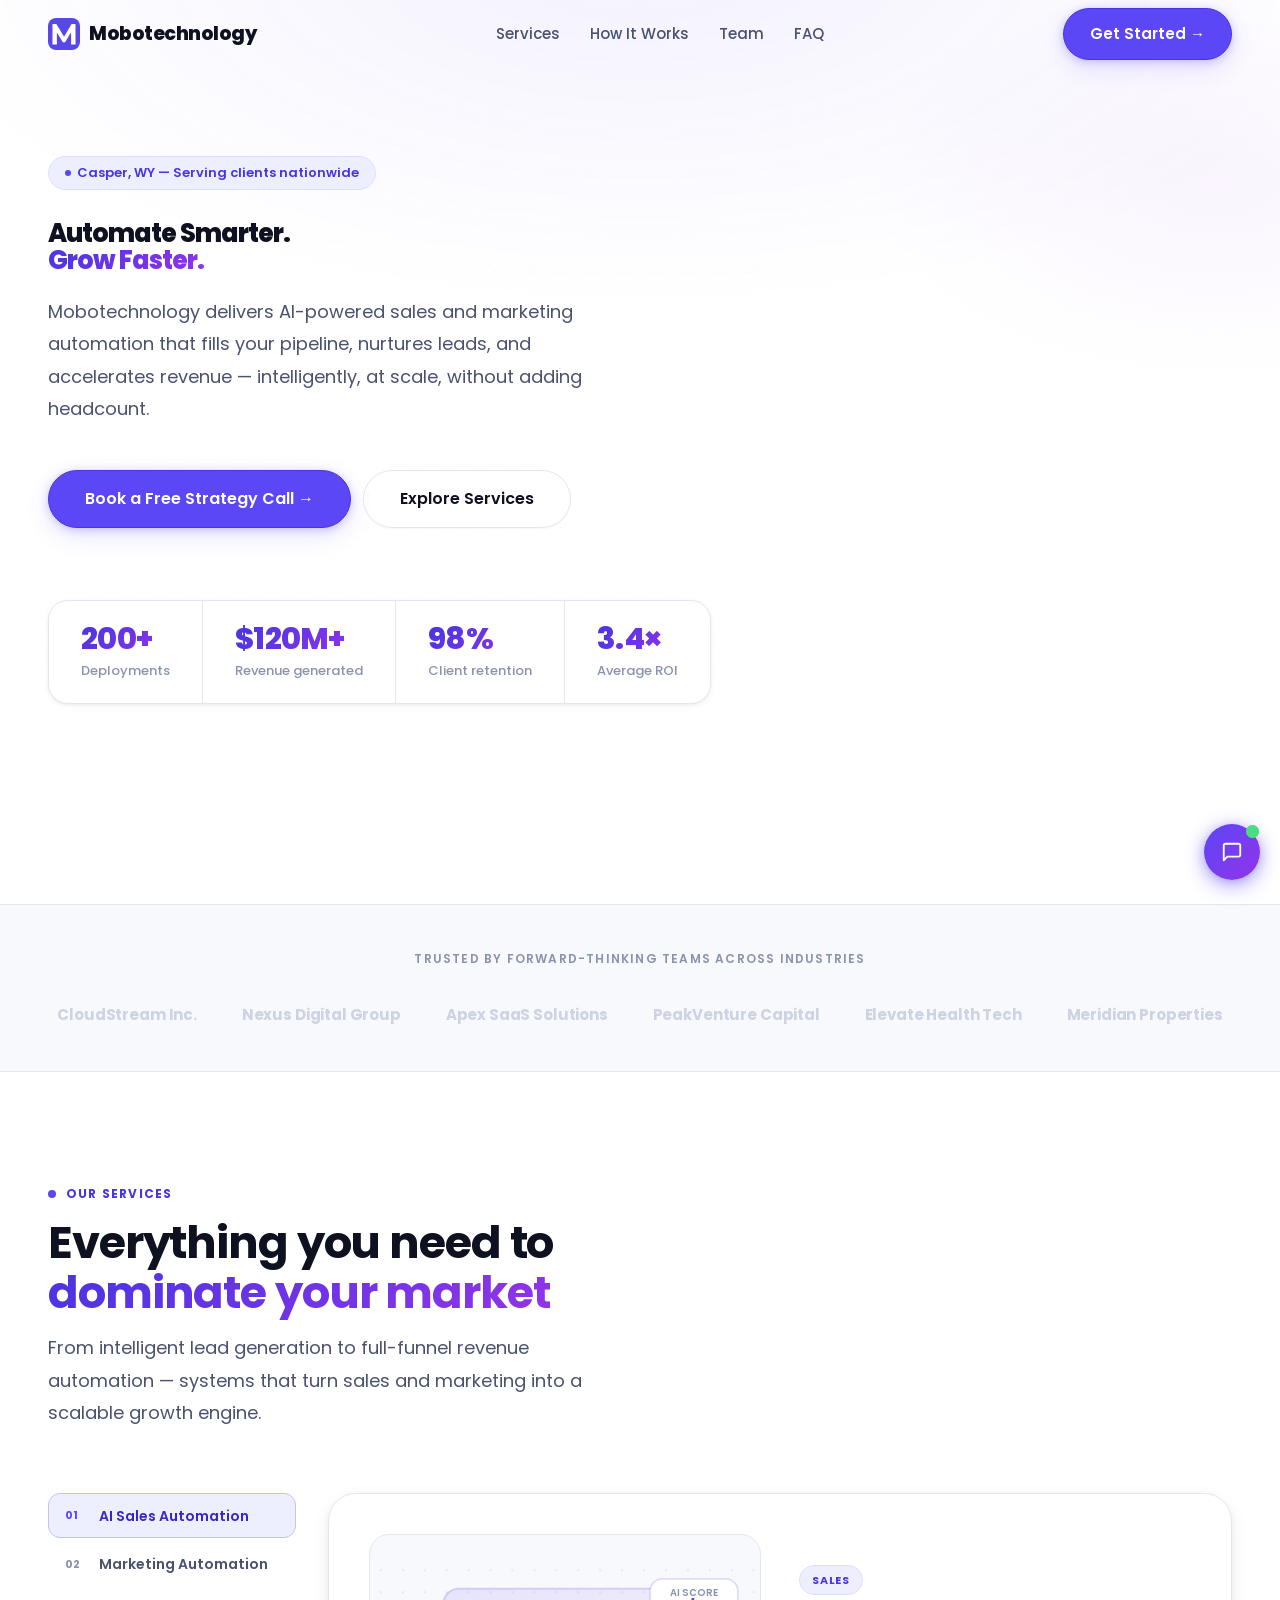
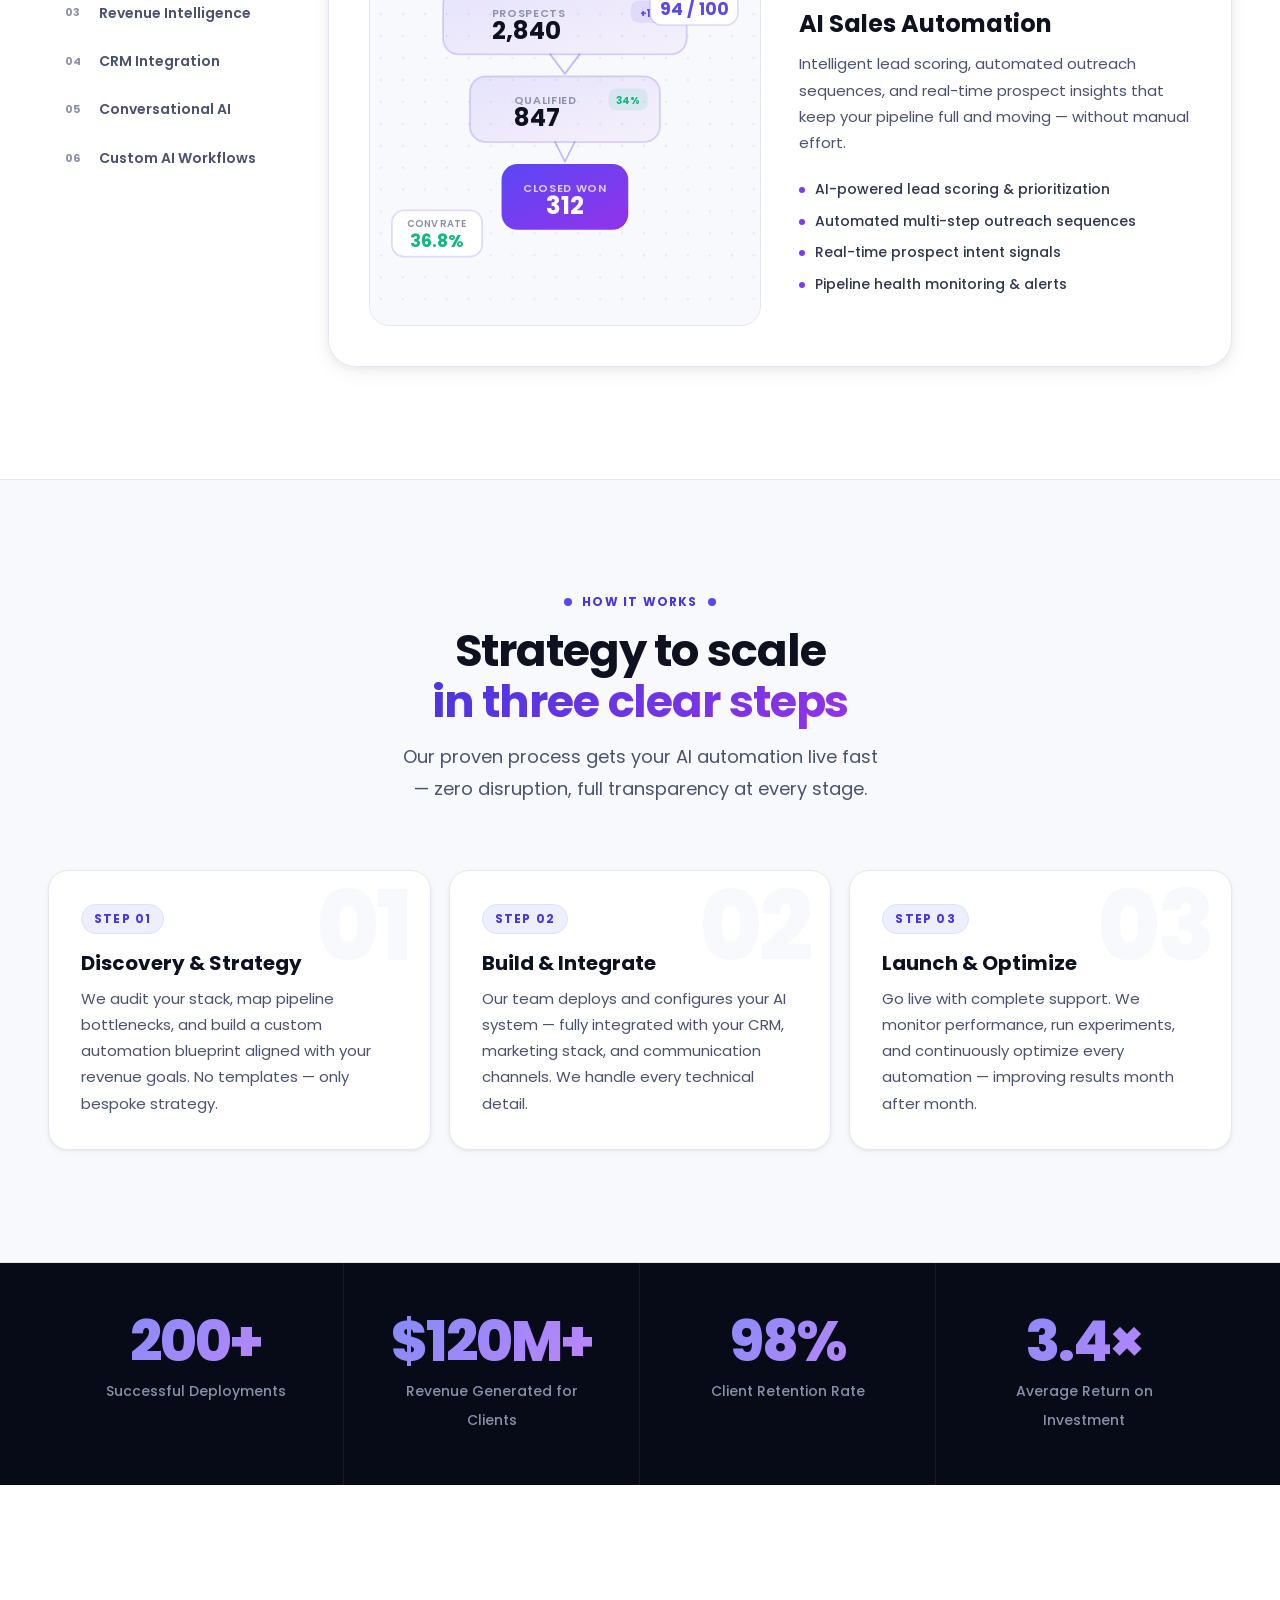
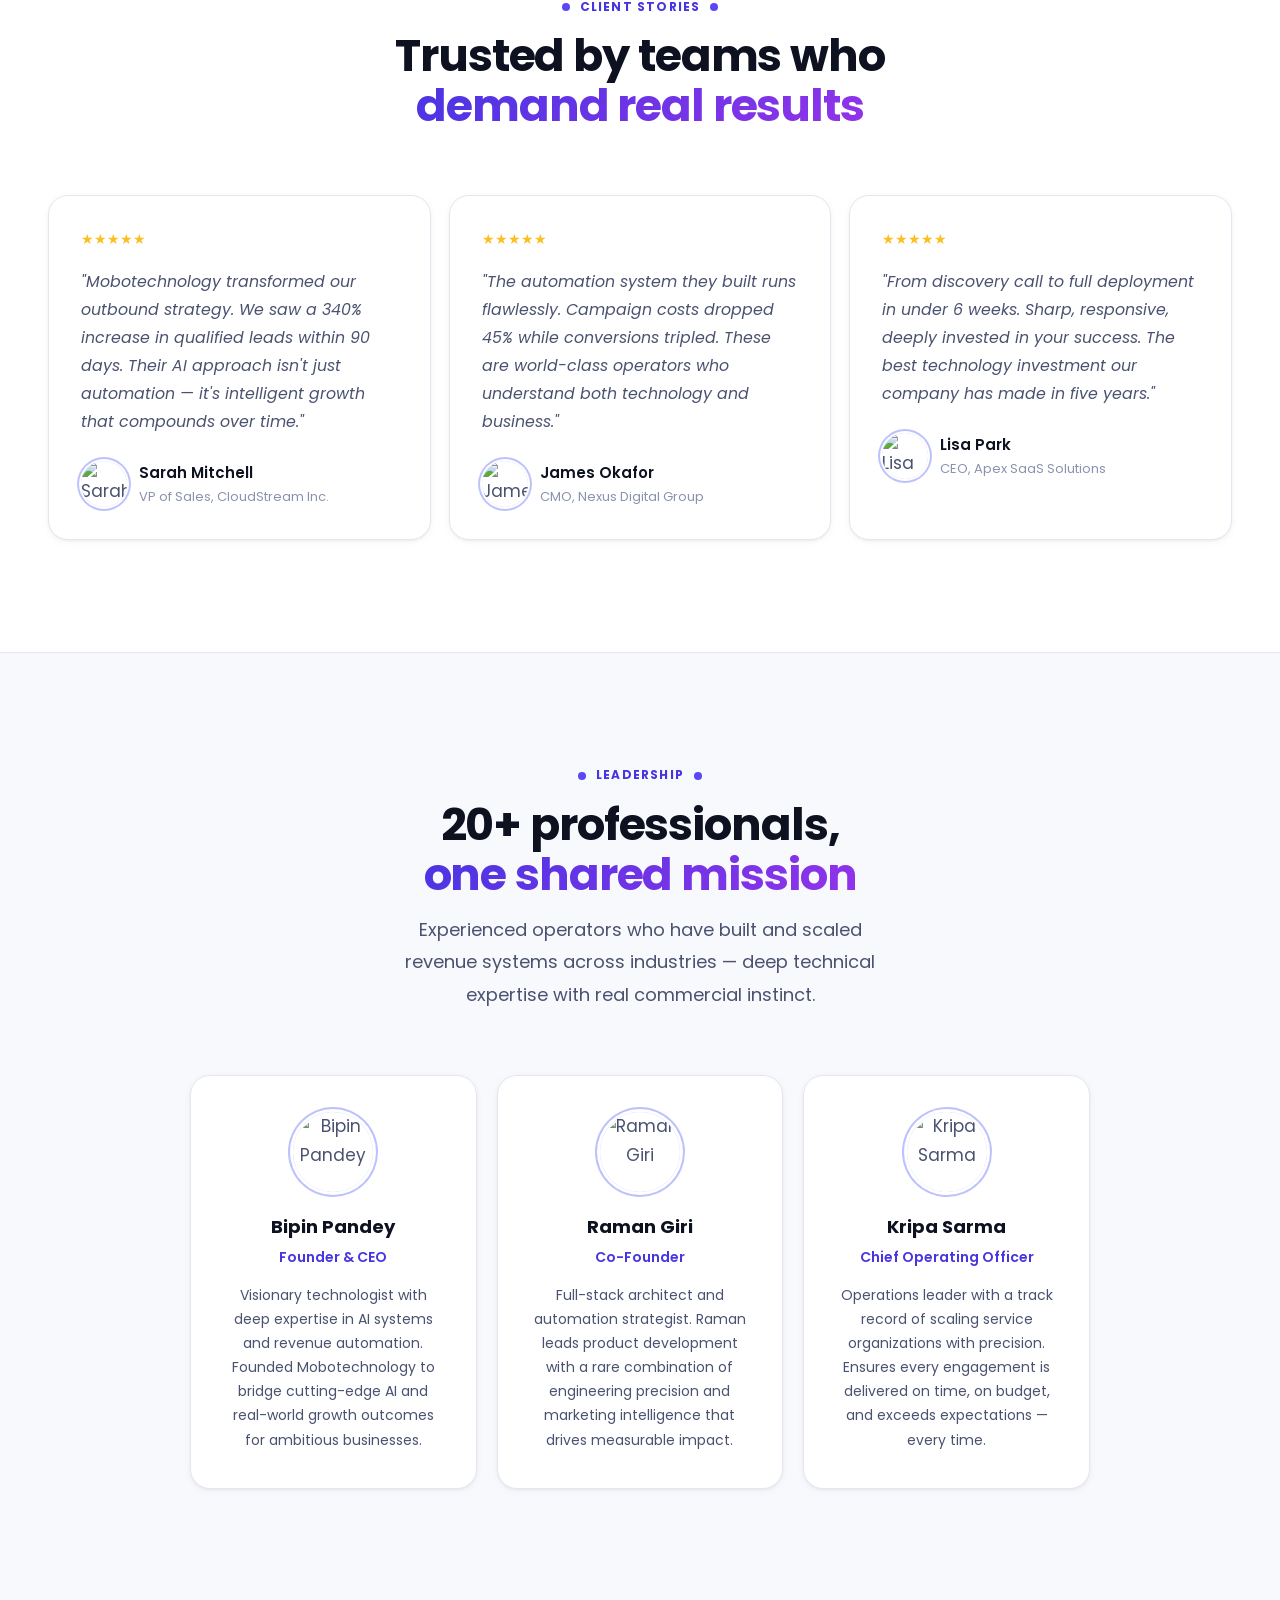
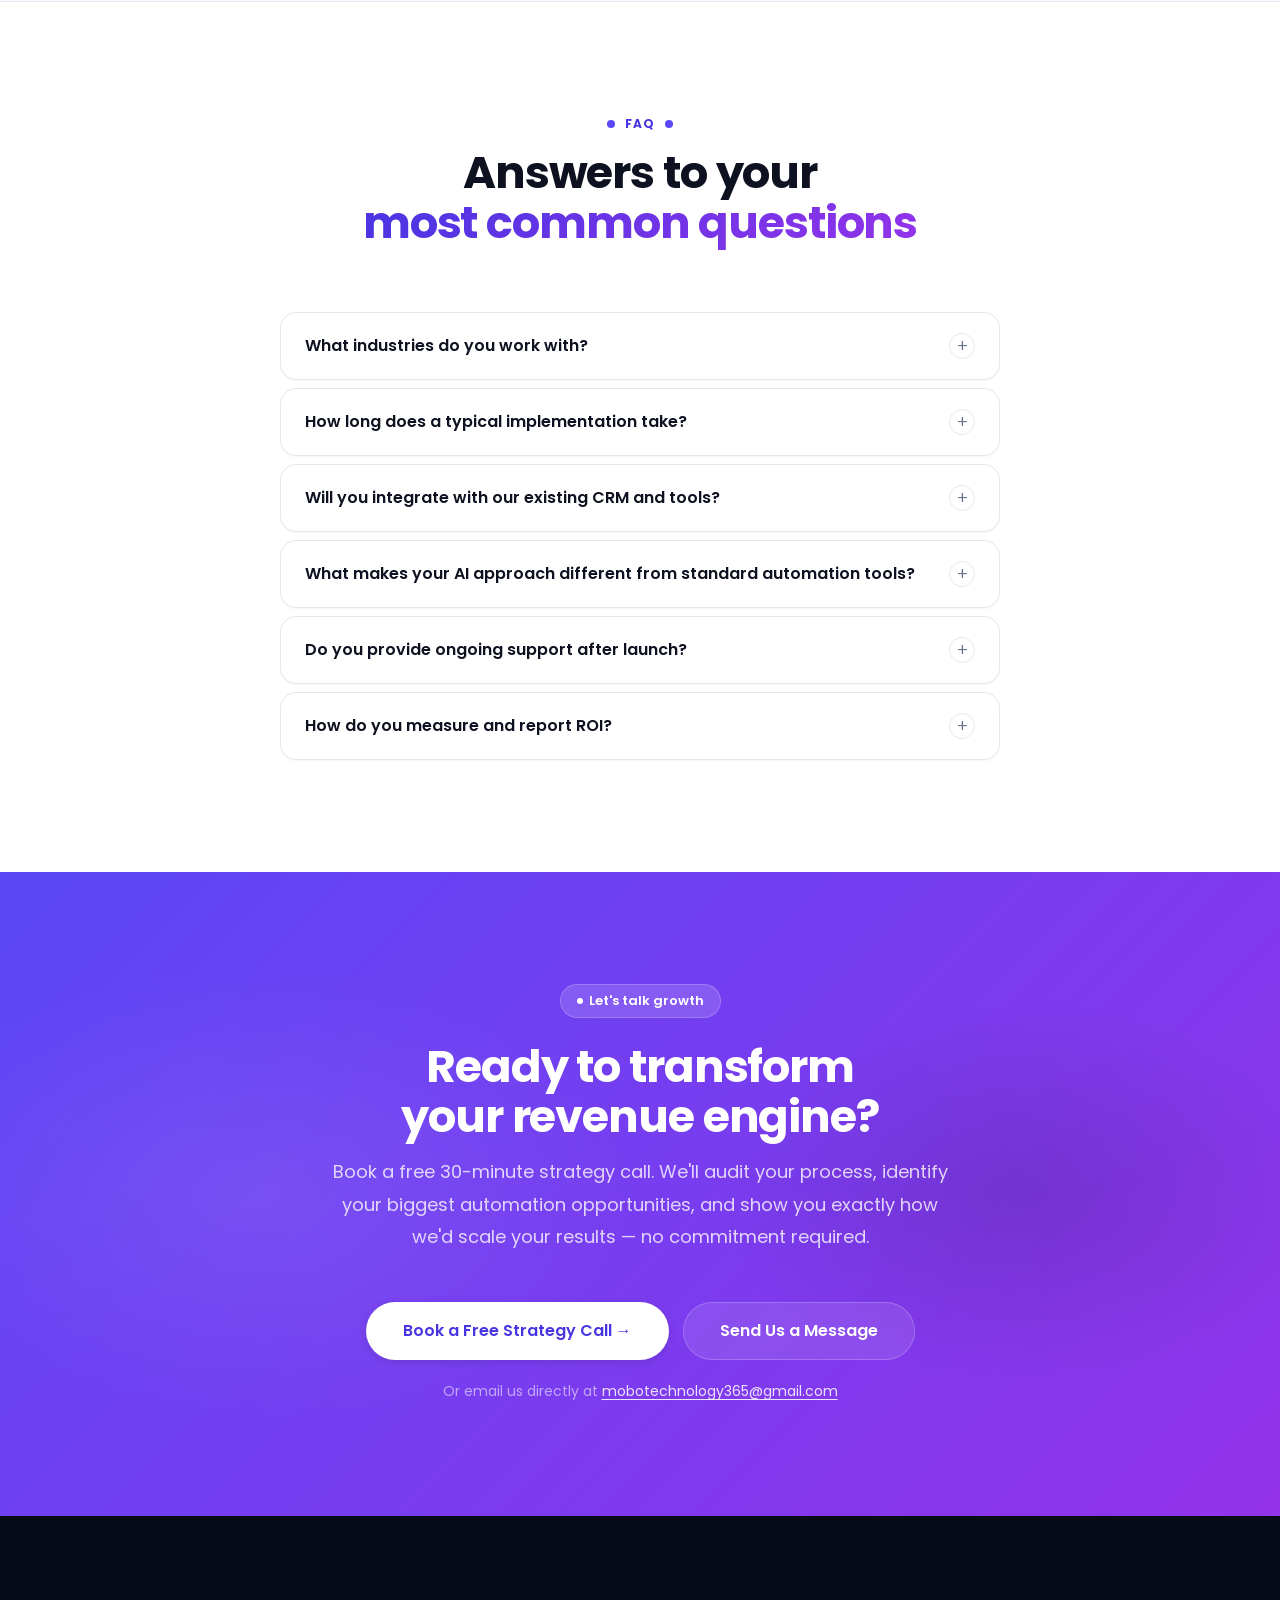
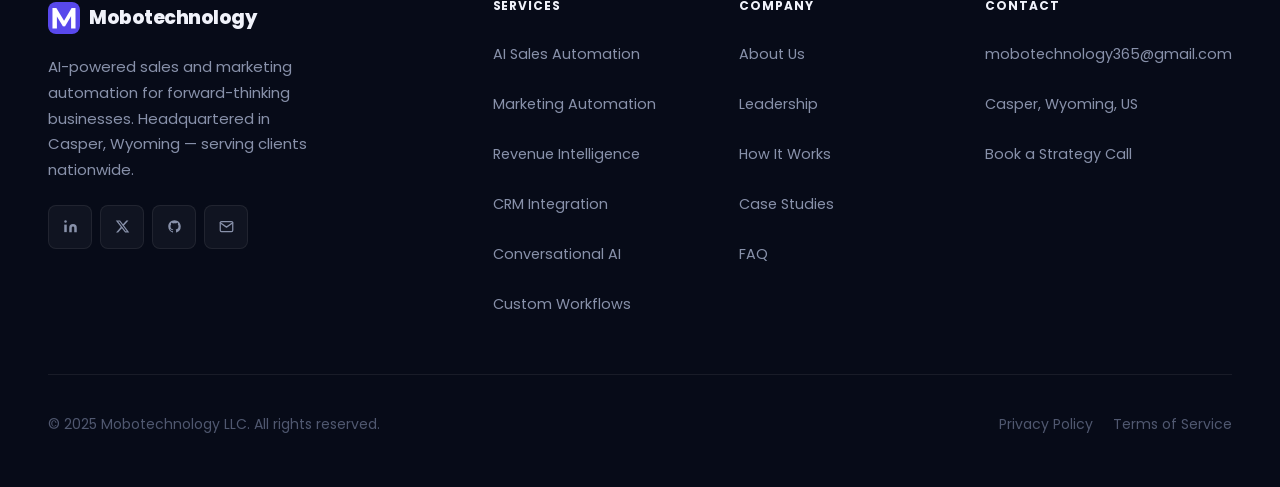
==== index.html @ 9e59f3fd "Rebuild website with premium light theme, tabbed services, and contact widget - Full redesign: light" ====
<!DOCTYPE html>
<html lang="en">
<head>
<meta charset="UTF-8">
<meta http-equiv="X-UA-Compatible" content="IE=edge">
<meta name="viewport" content="width=device-width, initial-scale=1.0, viewport-fit=cover">
<title>Mobotechnology LLC — AI Sales & Marketing Automation</title>
<meta name="description" content="Mobotechnology LLC delivers AI-powered sales and marketing automation. Based in Casper, WY. 200+ deployments, $120M+ revenue generated for clients.">
<meta name="robots" content="index, follow">
<meta name="author" content="Mobotechnology LLC">
<meta property="og:title" content="Mobotechnology LLC — AI Sales & Marketing Automation">
<meta property="og:description" content="AI-powered automation that turns pipelines into revenue — intelligently, at scale.">
<meta property="og:type" content="website">
<meta property="og:url" content="https://mobotechnology.com">
<meta name="twitter:card" content="summary_large_image">
<meta name="theme-color" content="#5B47F5">
<meta name="apple-mobile-web-app-capable" content="yes">
<meta name="apple-mobile-web-app-status-bar-style" content="default">
<link rel="apple-touch-icon" sizes="180x180" href="./apple-touch-icon.png">
<link rel="icon" type="image/png" sizes="32x32" href="./favicon-32x32.png">
<link rel="icon" type="image/png" sizes="16x16" href="./favicon-16x16.png">
<link rel="manifest" href="./site.webmanifest">
<link rel="preconnect" href="https://fonts.googleapis.com">
<link rel="preconnect" href="https://fonts.gstatic.com" crossorigin>
<link href="https://fonts.googleapis.com/css2?family=Poppins:wght@300;400;500;600;700;800&display=swap" rel="stylesheet">
<style>
/* ─────────────────────────────────────────────────────
   DESIGN TOKENS
───────────────────────────────────────────────────── */
:root {
  /* Brand */
  --b50:  #EEEFFE;
  --b100: #DDE0FD;
  --b200: #BEC2FB;
  --b400: #8B8FF8;
  --b500: #5B47F5;
  --b600: #4835E2;
  --b700: #3727C8;

  /* Gradients */
  --g-brand: linear-gradient(135deg, #5B47F5 0%, #9333EA 100%);
  --g-text:  linear-gradient(135deg, #4835E2 0%, #9333EA 100%);
  --g-hero:  radial-gradient(ellipse 90% 60% at 50% -5%, rgba(91,71,245,.07) 0%, transparent 65%),
             radial-gradient(ellipse 50% 40% at 95% 20%, rgba(147,51,234,.05) 0%, transparent 55%);

  /* Surfaces */
  --white:   #FFFFFF;
  --soft:    #F8F9FD;
  --muted:   #F1F4FB;

  /* Neutral */
  --n200: #E4E7F0;
  --n300: #CDD3E1;
  --n400: #9AA2B8;
  --n500: #677090;
  --n600: #475170;
  --n700: #2E3650;
  --n800: #1A2138;
  --n900: #0D1120;

  /* Text */
  --th: #0D1120;   /* headings  */
  --tb: #4A5270;   /* body      */
  --tm: #8A93AD;   /* muted     */

  /* Dark section */
  --dk:   #070B18;
  --dk2:  #0E1225;
  --dkb:  rgba(255,255,255,.07);
  --dkt1: #F0F2FA;
  --dkt2: #8891AA;
  --dkt3: #505870;

  /* Shadows */
  --sh0: 0 1px 2px rgba(13,17,32,.04);
  --sh1: 0 1px 3px rgba(13,17,32,.06), 0 2px 8px rgba(13,17,32,.04);
  --sh2: 0 2px 8px rgba(13,17,32,.06), 0 6px 20px rgba(13,17,32,.06);
  --sh3: 0 4px 14px rgba(13,17,32,.07), 0 12px 36px rgba(13,17,32,.07);
  --sh-b: 0 2px 8px rgba(91,71,245,.28), 0 8px 24px rgba(91,71,245,.14);

  /* Typography */
  --fd: 'Poppins', sans-serif;
  --fb: 'Poppins', sans-serif;

  /* Radii */
  --r-sm:  8px;
  --r-md:  12px;
  --r-lg:  16px;
  --r-xl:  20px;
  --r-2xl: 28px;
  --r-3xl: 40px;
  --r-pill:9999px;

  /* Motion */
  --ease: cubic-bezier(0,0,0.2,1);
  --spring: cubic-bezier(0.34,1.56,0.64,1);

  /* Layout */
  --nav-h: 68px;
  --wrap:  1280px;
  --pad:   clamp(1rem,5vw,3rem);
  --sec:   clamp(4rem,9vw,7rem);
  --touch: 44px;
}

/* ─────────────────────────────────────────────────────
   RESET
───────────────────────────────────────────────────── */
*,*::before,*::after { box-sizing:border-box; margin:0; padding:0; }
html {
  color-scheme: light;
  -webkit-text-size-adjust:100%;
  text-size-adjust:100%;
  scrollbar-width:thin;
  scrollbar-color:var(--n300) transparent;
}
@media(prefers-reduced-motion:no-preference){ html{ scroll-behavior:smooth; } }
body {
  font-family:var(--fb);
  font-size:clamp(.9375rem,.9rem + .25vw,1.0625rem);
  background:var(--white);
  color:var(--tb);
  line-height:1.68;
  -webkit-font-smoothing:antialiased;
  -moz-osx-font-smoothing:grayscale;
  overflow-x:hidden;
  font-feature-settings:'kern'1,'liga'1,'calt'1;
  padding-top:env(safe-area-inset-top);
  padding-left:env(safe-area-inset-left);
  padding-right:env(safe-area-inset-right);
}
img{display:block;max-width:100%;height:auto;}
a{color:inherit;text-decoration:none;}
button{font:inherit;cursor:pointer;border:none;background:none;color:inherit;-webkit-appearance:none;-webkit-tap-highlight-color:transparent;touch-action:manipulation;}
ul{list-style:none;}
input,textarea,select{font-size:max(16px,1rem);}
p,h1,h2,h3,h4{overflow-wrap:break-word;word-break:break-word;}
::selection{background:var(--b100);color:var(--b700);}
:focus-visible{outline:2px solid var(--b500);outline-offset:3px;border-radius:4px;}
::-webkit-scrollbar{width:6px;}
::-webkit-scrollbar-track{background:transparent;}
::-webkit-scrollbar-thumb{background:var(--n300);border-radius:var(--r-pill);}

/* ─────────────────────────────────────────────────────
   ACCESSIBILITY
───────────────────────────────────────────────────── */
.skip-link{
  position:absolute;top:-100%;left:1rem;z-index:9999;
  background:var(--b500);color:#fff;
  padding:.625rem 1.25rem;border-radius:var(--r-md);
  font-weight:600;font-size:.9375rem;
  transition:top 200ms var(--ease);
}
.skip-link:focus{top:1rem;}
.sr-only{position:absolute;width:1px;height:1px;padding:0;margin:-1px;overflow:hidden;clip:rect(0,0,0,0);white-space:nowrap;border:0;}

/* ─────────────────────────────────────────────────────
   LAYOUT
───────────────────────────────────────────────────── */
.wrap{width:100%;max-width:var(--wrap);margin-inline:auto;padding-inline:var(--pad);}
.section{padding-block:var(--sec);}
.bg-soft{background:var(--soft);}
.bg-dark{background:var(--dk);}

/* ─────────────────────────────────────────────────────
   TYPOGRAPHY
───────────────────────────────────────────────────── */
.display{
  font-family:var(--fd);
  font-size:clamp(2.5rem,6vw+.25rem,5.25rem);
  font-weight:800;line-height:1.06;letter-spacing:-.038em;
  color:var(--th);
}
.h2{
  font-family:var(--fd);
  font-size:clamp(1.75rem,3.5vw,3rem);
  font-weight:700;line-height:1.12;letter-spacing:-.025em;
  color:var(--th);
}
.h3{
  font-family:var(--fd);
  font-size:clamp(1.0625rem,1.8vw,1.25rem);
  font-weight:700;line-height:1.3;
  color:var(--th);
}
.body-lg{font-size:clamp(.9375rem,1.5vw,1.125rem);line-height:1.8;color:var(--tb);}
.grad-text{
  background:var(--g-text);
  -webkit-background-clip:text;-webkit-text-fill-color:transparent;background-clip:text;
}
/* Dark section text overrides */
.bg-dark .h2{color:var(--dkt1);}
.bg-dark .body-lg{color:var(--dkt2);}

/* ─────────────────────────────────────────────────────
   BUTTONS
───────────────────────────────────────────────────── */
.btn{
  display:inline-flex;align-items:center;justify-content:center;gap:.5rem;
  min-height:var(--touch);padding:.75rem 1.625rem;
  font-size:clamp(.875rem,1.2vw,.9375rem);font-weight:600;font-family:var(--fb);
  border-radius:var(--r-pill);border:1.5px solid transparent;
  white-space:nowrap;transition:all 180ms var(--ease);
  -webkit-tap-highlight-color:transparent;touch-action:manipulation;
  user-select:none;-webkit-user-select:none;
}
.btn-primary{
  background:var(--b500);color:#fff;
  border-color:var(--b600);
  box-shadow:var(--sh-b);
}
@media(hover:hover){
  .btn-primary:hover{background:var(--b600);transform:translateY(-2px);box-shadow:0 4px 16px rgba(91,71,245,.35),0 12px 32px rgba(91,71,245,.18);}
}
.btn-primary:active{transform:translateY(0) scale(.97);}
.btn-outline{
  background:transparent;color:var(--th);
  border-color:var(--n200);box-shadow:var(--sh0);
}
@media(hover:hover){
  .btn-outline:hover{border-color:var(--n300);background:var(--soft);transform:translateY(-2px);box-shadow:var(--sh1);}
}
.btn-outline:active{transform:translateY(0) scale(.97);}
.btn-white{background:#fff;color:var(--b600);border-color:rgba(255,255,255,.3);box-shadow:0 2px 8px rgba(0,0,0,.12);}
@media(hover:hover){.btn-white:hover{background:#fff;transform:translateY(-2px);box-shadow:0 6px 20px rgba(0,0,0,.16);}}
.btn-white:active{transform:translateY(0) scale(.97);}
.btn-lg{padding:.9375rem 2.25rem;font-size:1rem;}

/* ─────────────────────────────────────────────────────
   PILL / BADGE
───────────────────────────────────────────────────── */
.pill{
  display:inline-flex;align-items:center;gap:.375rem;
  padding:.3125rem 1rem;border-radius:var(--r-pill);
  font-size:.8125rem;font-weight:600;
  background:var(--b50);color:var(--b600);
  border:1px solid var(--b100);
}
.pill .dot{width:6px;height:6px;border-radius:50%;background:var(--b500);flex-shrink:0;}

/* ─────────────────────────────────────────────────────
   NAVBAR
───────────────────────────────────────────────────── */
.nav{
  position:fixed;top:0;left:0;right:0;z-index:1000;
  height:var(--nav-h);display:flex;align-items:center;
  padding-inline:var(--pad);
  transition:background 250ms var(--ease),box-shadow 250ms var(--ease);
}
.nav.scrolled{
  background:rgba(255,255,255,.92);
  backdrop-filter:blur(24px) saturate(180%);
  -webkit-backdrop-filter:blur(24px) saturate(180%);
  box-shadow:0 1px 0 var(--n200), var(--sh0);
}
.nav__inner{
  width:100%;max-width:var(--wrap);margin-inline:auto;
  display:flex;align-items:center;justify-content:space-between;gap:1.5rem;
}
.nav__brand{
  display:flex;align-items:center;gap:.5625rem;
  font-family:var(--fd);font-size:1.1875rem;font-weight:800;
  color:var(--th);letter-spacing:-.025em;flex-shrink:0;
  min-height:var(--touch);user-select:none;
}
.nav__logo{
  width:32px;height:32px;border-radius:var(--r-sm);
  flex-shrink:0;display:block;object-fit:contain;
}
.nav__links{display:none;align-items:center;gap:.125rem;}
.nav__link{
  display:flex;align-items:center;
  min-height:var(--touch);padding-inline:.875rem;
  font-size:.9375rem;font-weight:500;color:var(--n600);
  border-radius:var(--r-md);transition:all 150ms var(--ease);
}
@media(hover:hover){.nav__link:hover{color:var(--th);background:var(--soft);}}
.nav__cta{display:none;}
.nav__ham{
  display:flex;align-items:center;justify-content:center;
  width:var(--touch);height:var(--touch);
  border-radius:var(--r-sm);border:1.5px solid var(--n200);
  color:var(--n600);background:var(--white);
  box-shadow:var(--sh0);
}

/* ─────────────────────────────────────────────────────
   MOBILE MENU
───────────────────────────────────────────────────── */
.mmenu{
  display:none;position:fixed;inset:0;z-index:999;
  background:rgba(255,255,255,.98);backdrop-filter:blur(20px);-webkit-backdrop-filter:blur(20px);
  flex-direction:column;align-items:center;justify-content:center;
  gap:.25rem;padding:2rem;
  padding-top:max(2rem,env(safe-area-inset-top));
  padding-bottom:max(2rem,env(safe-area-inset-bottom));
  animation:fadeIn 200ms var(--ease);
}
.mmenu.open{display:flex;}
.mmenu__close{
  position:absolute;top:max(1rem,env(safe-area-inset-top));right:1rem;
  width:var(--touch);height:var(--touch);
  border-radius:var(--r-sm);border:1.5px solid var(--n200);
  display:flex;align-items:center;justify-content:center;
  color:var(--n600);background:var(--white);box-shadow:var(--sh0);
}
.mmenu__link{
  font-family:var(--fd);font-size:clamp(1.5rem,5vw,2.25rem);font-weight:700;
  color:var(--n600);padding:.4rem 1.25rem;
  min-height:var(--touch);display:flex;align-items:center;
  border-radius:var(--r-lg);transition:all 150ms var(--ease);
}
@media(hover:hover){.mmenu__link:hover{color:var(--th);background:var(--soft);}}
.mmenu__link:active{color:var(--b500);}

/* ─────────────────────────────────────────────────────
   HERO
───────────────────────────────────────────────────── */
.hero{
  position:relative;min-height:100svh;
  display:flex;align-items:center;
  padding-top:var(--nav-h);
  background:var(--white);
  overflow:hidden;
}
.hero::before{
  content:'';position:absolute;inset:0;pointer-events:none;
  background:var(--g-hero);
}
/* Decorative grid dots */
.hero::after{
  content:'';position:absolute;inset:0;pointer-events:none;
  background-image:radial-gradient(circle,var(--n200) 1px,transparent 1px);
  background-size:32px 32px;
  opacity:.55;
  mask-image:radial-gradient(ellipse 70% 60% at 50% 50%,black 0%,transparent 100%);
  -webkit-mask-image:radial-gradient(ellipse 70% 60% at 50% 50%,black 0%,transparent 100%);
}
.hero__content{
  position:relative;z-index:1;
  max-width:820px;
  padding-block:clamp(3rem,7vw,5.5rem);
}
.hero__pill{margin-bottom:1.875rem;}
.hero__title{margin-bottom:clamp(1rem,2vw,1.375rem);}
.hero__sub{max-width:580px;margin-bottom:clamp(2rem,3.5vw,2.75rem);}
.hero__ctas{
  display:flex;align-items:center;flex-wrap:wrap;
  gap:.75rem;margin-bottom:clamp(3rem,6vw,4.5rem);
}
/* Stats row */
.hero__stats{
  display:grid;
  grid-template-columns:repeat(2,auto);
  gap:0;
  width:fit-content;
  border:1.5px solid var(--n200);
  border-radius:var(--r-xl);
  background:var(--white);
  box-shadow:var(--sh1);
  overflow:hidden;
}
.hero__stat{
  padding:clamp(1rem,2.5vw,1.375rem) clamp(1.25rem,3vw,2rem);
  border-right:1.5px solid var(--n200);
  border-bottom:1.5px solid var(--n200);
}
.hero__stat:nth-child(2n){border-right:none;}
.hero__stat:nth-child(3),.hero__stat:nth-child(4){border-bottom:none;}
.hero__stat-val{
  font-family:var(--fd);
  font-size:clamp(1.375rem,3vw,1.875rem);
  font-weight:800;letter-spacing:-.025em;line-height:1.1;
  background:var(--g-text);-webkit-background-clip:text;
  -webkit-text-fill-color:transparent;background-clip:text;
}
.hero__stat-lbl{font-size:.8125rem;color:var(--tm);font-weight:500;margin-top:.2rem;}

/* ─────────────────────────────────────────────────────
   TRUSTED
───────────────────────────────────────────────────── */
.trusted{padding-block:clamp(2rem,4vw,2.75rem);}
.trusted__label{
  text-align:center;font-size:.75rem;font-weight:600;
  letter-spacing:.1em;text-transform:uppercase;
  color:var(--tm);margin-bottom:clamp(1.5rem,3vw,2rem);
}
.trusted__row{
  display:flex;align-items:center;justify-content:center;
  gap:clamp(.875rem,3.5vw,3.5rem);flex-wrap:wrap;
}
.trusted__name{
  font-family:var(--fd);font-size:clamp(.8125rem,1.2vw,.9375rem);
  font-weight:700;color:var(--n300);letter-spacing:-.01em;
  white-space:nowrap;transition:color 200ms;
}
@media(hover:hover){.trusted__name:hover{color:var(--n500);}}

/* ─────────────────────────────────────────────────────
   SECTION HEADER
───────────────────────────────────────────────────── */
.sec-head{margin-bottom:clamp(2.5rem,5vw,4rem);}
.sec-head--c{text-align:center;}
.sec-head--c p{margin-inline:auto;}
.eyebrow{display:flex;align-items:center;gap:.625rem;margin-bottom:.875rem;}
.eyebrow--c{justify-content:center;}
.eyebrow__dot{width:8px;height:8px;border-radius:50%;background:var(--b500);flex-shrink:0;}
.eyebrow__text{
  font-size:.75rem;font-weight:700;letter-spacing:.1em;
  text-transform:uppercase;color:var(--b600);
}
/* Dark section overrides */
.bg-dark .eyebrow__text{color:var(--b400);}
.bg-dark .eyebrow__dot{background:var(--b400);}

/* ─────────────────────────────────────────────────────
   SERVICE CARDS
───────────────────────────────────────────────────── */
/* ─── SERVICES SHOWCASE ────────────────────────────── */
.svc-showcase{
  display:grid;
  grid-template-columns:248px 1fr;
  gap:2rem;
  align-items:start;
  margin-top:clamp(2rem,5vw,3rem);
}
.svc-tabs{
  display:flex;flex-direction:column;gap:.25rem;
  position:sticky;top:calc(var(--nav-h) + 1.5rem);
}
.svc-tab{
  display:flex;align-items:center;gap:.75rem;
  padding:.75rem 1rem;
  border-radius:var(--r-md);
  text-align:left;width:100%;
  border:1.5px solid transparent;
  background:transparent;
  transition:background 160ms var(--ease),border-color 160ms,color 160ms;
}
.svc-tab__num{
  font-family:var(--fd);font-size:.6875rem;font-weight:700;
  color:var(--tm);min-width:1.375rem;flex-shrink:0;
  transition:color 160ms;letter-spacing:.03em;
}
.svc-tab__name{
  font-family:var(--fd);font-size:.875rem;font-weight:600;
  color:var(--tb);line-height:1.3;transition:color 160ms;
}
.svc-tab.active{background:var(--b50);border-color:var(--b200);}
.svc-tab.active .svc-tab__num{color:var(--b500);}
.svc-tab.active .svc-tab__name{color:var(--b700);}
@media(hover:hover){
  .svc-tab:not(.active):hover{background:var(--soft);border-color:var(--n200);}
}
.svc-panel-wrap{position:relative;min-height:400px;}
.svc-panel{
  display:grid;
  grid-template-columns:1fr 1fr;
  gap:clamp(1.5rem,3vw,2.5rem);
  align-items:center;
  background:var(--white);
  border:1.5px solid var(--n200);
  border-radius:var(--r-2xl);
  padding:clamp(1.75rem,3.5vw,2.5rem);
  box-shadow:var(--sh2);
  position:absolute;width:100%;top:0;
  opacity:0;pointer-events:none;
  transform:translateY(14px);
  transition:opacity 300ms var(--ease),transform 300ms var(--ease);
}
.svc-panel.active{
  opacity:1;pointer-events:auto;
  transform:translateY(0);
  position:relative;
}
.svc-panel__visual{
  aspect-ratio:1/1;
  border-radius:var(--r-xl);
  overflow:hidden;
  background:var(--soft);
  border:1.5px solid var(--n200);
  display:flex;align-items:center;justify-content:center;
}
.svc-panel__visual svg{width:100%;height:100%;display:block;}
.svc-panel__tag{
  display:inline-flex;align-items:center;
  background:var(--b50);color:var(--b600);
  font-size:.6875rem;font-weight:700;font-family:var(--fd);
  text-transform:uppercase;letter-spacing:.07em;
  padding:.3rem .75rem;border-radius:var(--r-pill);
  margin-bottom:.875rem;
  border:1px solid var(--b100);
}
.svc-panel__content h3{
  font-family:var(--fd);
  font-size:clamp(1.2rem,2vw,1.5rem);
  font-weight:700;color:var(--th);
  margin-bottom:.75rem;line-height:1.25;
}
.svc-panel__content p{
  color:var(--tb);line-height:1.75;
  font-size:clamp(.875rem,1.3vw,.9375rem);
  margin-bottom:1.375rem;
}
.svc-bullets{display:flex;flex-direction:column;gap:.5rem;}
.svc-bullets li{
  display:flex;align-items:center;gap:.625rem;
  font-size:.875rem;color:var(--n700);font-weight:500;
}
.svc-bullets li::before{
  content:'';width:6px;height:6px;border-radius:50%;
  background:var(--g-brand);flex-shrink:0;
}
@media(max-width:767px){
  .svc-showcase{grid-template-columns:1fr;gap:1.25rem;}
  .svc-tabs{flex-direction:row;flex-wrap:wrap;gap:.375rem;position:static;}
  .svc-tab{padding:.4375rem .875rem;border-radius:var(--r-pill);}
  .svc-tab__num{display:none;}
  .svc-tab__name{font-size:.8rem;}
  .svc-panel{grid-template-columns:1fr;gap:1.5rem;position:relative;}
  .svc-panel:not(.active){display:none;}
  .svc-panel__visual{aspect-ratio:4/3;}
}
@media(min-width:768px) and (max-width:1023px){
  .svc-showcase{grid-template-columns:200px 1fr;}
  .svc-panel{grid-template-columns:1fr 1fr;}
}

/* ─────────────────────────────────────────────────────
   PROCESS
───────────────────────────────────────────────────── */
.proc-grid{display:grid;grid-template-columns:1fr;gap:1.125rem;}
.proc{
  background:var(--white);border:1.5px solid var(--n200);
  border-radius:var(--r-xl);padding:clamp(1.375rem,3vw,2rem);
  position:relative;overflow:hidden;
  box-shadow:var(--sh1);
  transition:all 220ms var(--ease);
}
@media(hover:hover){
  .proc:hover{border-color:var(--b200);box-shadow:var(--sh3);transform:translateY(-4px);}
}
.proc__num{
  font-family:var(--fd);
  font-size:clamp(4rem,8vw,6rem);
  font-weight:800;line-height:1;
  color:var(--soft);pointer-events:none;
  position:absolute;top:.5rem;right:1.25rem;
  letter-spacing:-.04em;
}
.proc__step{
  display:inline-flex;align-items:center;gap:.375rem;
  font-size:.75rem;font-weight:700;letter-spacing:.1em;text-transform:uppercase;
  color:var(--b600);margin-bottom:1rem;
  background:var(--b50);padding:.25rem .75rem;border-radius:var(--r-pill);
  border:1px solid var(--b100);
}
.proc h3{color:var(--th);margin-bottom:.625rem;}
.proc p{font-size:clamp(.875rem,1.3vw,.9375rem);line-height:1.75;}

/* ─────────────────────────────────────────────────────
   STATS (DARK)
───────────────────────────────────────────────────── */
.stats-grid{
  display:grid;grid-template-columns:repeat(2,1fr);
  position:relative;
}
.stat{
  padding:clamp(2rem,4vw,3.25rem) clamp(1.25rem,3vw,2.5rem);
  text-align:center;
  border-right:1px solid var(--dkb);
  border-bottom:1px solid var(--dkb);
}
.stat:nth-child(2n){border-right:none;}
.stat:nth-child(3),.stat:nth-child(4){border-bottom:none;}
.stat__val{
  font-family:var(--fd);
  font-size:clamp(2.25rem,5vw,3.5rem);
  font-weight:800;letter-spacing:-.035em;line-height:1;
  background:linear-gradient(135deg,#818CF8,#C084FC);
  -webkit-background-clip:text;-webkit-text-fill-color:transparent;background-clip:text;
  margin-bottom:.4rem;display:block;
}
.stat__lbl{font-size:.875rem;color:var(--dkt2);font-weight:500;}

/* ─────────────────────────────────────────────────────
   TESTIMONIALS
───────────────────────────────────────────────────── */
.testi-grid{display:grid;grid-template-columns:1fr;gap:1.125rem;}
.testi{
  background:var(--white);border:1.5px solid var(--n200);
  border-radius:var(--r-xl);padding:clamp(1.375rem,3vw,2rem);
  box-shadow:var(--sh1);transition:all 220ms var(--ease);
}
@media(hover:hover){
  .testi:hover{border-color:var(--b200);box-shadow:var(--sh3);transform:translateY(-3px);}
}
.testi__stars{
  display:flex;gap:2px;margin-bottom:1rem;
  color:#FBBF24;font-size:.875rem;
}
.testi__text{
  font-size:clamp(.875rem,1.3vw,.9875rem);color:var(--tb);
  line-height:1.78;margin-bottom:1.5rem;font-style:italic;
}
.testi__text::before{content:'"';}
.testi__text::after{content:'"';}
.testi__author{display:flex;align-items:center;gap:.75rem;}
.testi__av{
  width:46px;height:46px;border-radius:50%;flex-shrink:0;
  object-fit:cover;
  box-shadow:0 0 0 2px var(--white),0 0 0 4px var(--b200);
}
.testi__name{font-weight:600;font-size:.9375rem;color:var(--th);}
.testi__role{font-size:.8125rem;color:var(--tm);}

/* ─────────────────────────────────────────────────────
   TEAM
───────────────────────────────────────────────────── */
.team-wrap{max-width:900px;margin-inline:auto;}
.team-grid{display:grid;grid-template-columns:1fr;gap:1.25rem;}
.member{
  background:var(--white);border:1.5px solid var(--n200);
  border-radius:var(--r-xl);padding:clamp(1.5rem,3vw,2.25rem) clamp(1.25rem,3vw,2rem);
  text-align:center;box-shadow:var(--sh1);transition:all 220ms var(--ease);
}
@media(hover:hover){
  .member:hover{border-color:var(--b200);box-shadow:var(--sh3);transform:translateY(-4px);}
}
.member__av{
  width:80px;height:80px;border-radius:50%;
  margin:0 auto 1.25rem;
  object-fit:cover;
  display:block;
  position:relative;
  box-shadow:0 0 0 3px var(--white),0 0 0 5px var(--b200);
}
.member__name{font-family:var(--fd);font-size:1.125rem;font-weight:700;color:var(--th);margin-bottom:.2rem;}
.member__role{font-size:.875rem;color:var(--b600);font-weight:600;margin-bottom:.875rem;}
.member__bio{font-size:clamp(.8125rem,1.2vw,.875rem);line-height:1.72;}

/* ─────────────────────────────────────────────────────
   FAQ
───────────────────────────────────────────────────── */
.faq-list{max-width:720px;margin-inline:auto;display:flex;flex-direction:column;gap:.5rem;}
.faq{
  border:1.5px solid var(--n200);border-radius:var(--r-lg);
  overflow:hidden;background:var(--white);
  box-shadow:var(--sh0);transition:border-color 200ms,box-shadow 200ms;
}
.faq.open{border-color:var(--b200);box-shadow:var(--sh1);}
.faq__q{
  width:100%;text-align:left;
  display:flex;align-items:center;justify-content:space-between;gap:1rem;
  padding:clamp(1rem,2vw,1.25rem) clamp(1rem,2.5vw,1.5rem);
  font-size:clamp(.9rem,1.5vw,1rem);font-weight:600;color:var(--th);
  min-height:var(--touch);transition:color 180ms;font-family:var(--fb);
  line-height:1.4;
}
@media(hover:hover){.faq__q:hover{color:var(--b600);}}
.faq__icon{
  width:26px;height:26px;border-radius:50%;
  border:1.5px solid var(--n200);
  display:flex;align-items:center;justify-content:center;
  flex-shrink:0;color:var(--n500);font-size:1.125rem;line-height:1;font-weight:300;
  transition:transform 280ms var(--spring),background 200ms,border-color 200ms,color 200ms;
}
.faq.open .faq__icon{transform:rotate(45deg);background:var(--b500);border-color:var(--b500);color:#fff;}
.faq__body{max-height:0;overflow:hidden;transition:max-height 360ms var(--ease);}
.faq.open .faq__body{max-height:400px;}
.faq__inner{
  padding:0 clamp(1rem,2.5vw,1.5rem) clamp(1rem,2vw,1.375rem);
  font-size:clamp(.875rem,1.3vw,.9375rem);line-height:1.75;color:var(--tb);
  border-top:1px solid var(--n200);padding-top:1rem;
}

/* ─────────────────────────────────────────────────────
   CTA SECTION
───────────────────────────────────────────────────── */
.cta-sec{
  background:var(--g-brand);
  position:relative;overflow:hidden;
}
.cta-sec::before{
  content:'';position:absolute;inset:0;pointer-events:none;
  background:
    radial-gradient(ellipse 50% 60% at 20% 50%,rgba(255,255,255,.08) 0%,transparent 60%),
    radial-gradient(ellipse 40% 50% at 80% 50%,rgba(0,0,0,.12) 0%,transparent 60%);
}
.cta-inner{
  position:relative;z-index:1;
  text-align:center;max-width:640px;margin-inline:auto;
  padding-block:var(--sec);
}
.cta-inner .h2{color:#fff;}
.cta-inner .body-lg{color:rgba(255,255,255,.78);margin-top:.875rem;margin-bottom:clamp(2rem,4vw,3rem);}
.cta-btns{display:flex;align-items:center;justify-content:center;gap:.875rem;flex-wrap:wrap;}
.cta-note{font-size:.875rem;color:rgba(255,255,255,.55);margin-top:1.25rem;}
.cta-note a{color:rgba(255,255,255,.85);text-decoration:underline;text-underline-offset:3px;}

/* ─────────────────────────────────────────────────────
   FOOTER
───────────────────────────────────────────────────── */
footer{
  background:var(--dk);
  padding-block:clamp(3rem,7vw,5rem) clamp(1.5rem,3vw,2.5rem);
  padding-bottom:max(calc(env(safe-area-inset-bottom) + 1.5rem),2.5rem);
}
.ft-grid{display:grid;grid-template-columns:1fr;gap:2.5rem;margin-bottom:3rem;}
.ft-brand .nav__brand{color:var(--dkt1);}
.ft-brand p{font-size:.9375rem;color:var(--dkt2);line-height:1.72;margin-block:.875rem 1.375rem;max-width:280px;}
.ft-socials{display:flex;gap:.5rem;}
.soc{
  width:var(--touch);height:var(--touch);border-radius:var(--r-sm);
  border:1px solid var(--dkb);background:rgba(255,255,255,.04);
  display:flex;align-items:center;justify-content:center;
  color:var(--dkt2);transition:all 180ms;
}
@media(hover:hover){.soc:hover{color:var(--dkt1);background:rgba(255,255,255,.1);border-color:rgba(255,255,255,.14);}}
.soc:active{opacity:.7;}
.ft-col h4{
  font-family:var(--fd);font-size:.75rem;font-weight:700;
  color:var(--dkt1);letter-spacing:.08em;text-transform:uppercase;
  margin-bottom:1rem;
}
.ft-col ul{display:flex;flex-direction:column;gap:.375rem;}
.ft-col a{
  font-size:.9rem;color:var(--dkt2);transition:color 150ms;
  min-height:var(--touch);display:flex;align-items:center;padding-block:.125rem;
}
@media(hover:hover){.ft-col a:hover{color:var(--dkt1);}}
.ft-bottom{
  padding-top:1.75rem;border-top:1px solid var(--dkb);
  display:flex;align-items:center;flex-wrap:wrap;
  gap:.75rem;flex-direction:column;text-align:center;
}
.ft-bottom p{font-size:.875rem;color:var(--dkt3);}
.ft-legal{display:flex;gap:1.25rem;flex-wrap:wrap;justify-content:center;}
.ft-legal a{font-size:.875rem;color:var(--dkt3);transition:color 150ms;min-height:var(--touch);display:flex;align-items:center;}
@media(hover:hover){.ft-legal a:hover{color:var(--dkt1);}}

/* ─────────────────────────────────────────────────────
   FLOATING CONTACT WIDGET
───────────────────────────────────────────────────── */
.fcw{
  position:fixed;
  bottom:max(1.25rem,env(safe-area-inset-bottom,1.25rem));
  right:max(1.25rem,env(safe-area-inset-right,1.25rem));
  z-index:900;display:flex;flex-direction:column;align-items:flex-end;gap:.875rem;
}
.fcw__panel{
  width:min(360px,calc(100vw - 2.5rem));
  background:var(--white);
  border:1.5px solid var(--n200);
  border-radius:var(--r-2xl);
  box-shadow:0 8px 32px rgba(13,17,32,.14),0 2px 8px rgba(13,17,32,.06),0 0 0 1px rgba(91,71,245,.08);
  overflow:hidden;
  transform-origin:bottom right;
  transform:scale(.9) translateY(12px);
  opacity:0;pointer-events:none;
  transition:transform 320ms var(--spring),opacity 240ms var(--ease);
}
.fcw__panel.open{transform:scale(1) translateY(0);opacity:1;pointer-events:all;}
.fcw__head{
  display:flex;align-items:center;justify-content:space-between;gap:1rem;
  padding:1.0625rem 1.25rem;
  background:var(--g-brand);
}
.fcw__head-info{display:flex;align-items:center;gap:.625rem;}
.fcw__online{width:8px;height:8px;border-radius:50%;background:#4ADE80;flex-shrink:0;box-shadow:0 0 0 2px rgba(74,222,128,.25);}
.fcw__title{font-family:var(--fd);font-weight:700;font-size:.9375rem;color:#fff;}
.fcw__sub{font-size:.75rem;color:rgba(255,255,255,.7);margin-top:.1rem;}
.fcw__close-btn{
  width:28px;height:28px;border-radius:50%;
  background:rgba(255,255,255,.15);border:1px solid rgba(255,255,255,.2);
  display:flex;align-items:center;justify-content:center;
  color:rgba(255,255,255,.85);transition:all 150ms;flex-shrink:0;
}
@media(hover:hover){.fcw__close-btn:hover{background:rgba(255,255,255,.25);color:#fff;}}
.fcw__body{padding:1.25rem;}
.fcw__field{margin-bottom:.875rem;}
.fcw__field label{display:block;font-size:.8125rem;font-weight:600;color:var(--n700);margin-bottom:.3125rem;}
.fcw__opt{font-weight:400;color:var(--tm);}
.fcw__field input,.fcw__field textarea{
  width:100%;background:var(--soft);border:1.5px solid var(--n200);
  border-radius:var(--r-md);padding:.6875rem .875rem;
  color:var(--th);font-size:max(16px,.9375rem);font-family:var(--fb);
  outline:none;transition:border-color 180ms,box-shadow 180ms,background 180ms;
  resize:vertical;
}
.fcw__field input::placeholder,.fcw__field textarea::placeholder{color:var(--tm);}
.fcw__field input:focus,.fcw__field textarea:focus{
  border-color:var(--b500);background:var(--white);
  box-shadow:0 0 0 3px rgba(91,71,245,.12);
}
.fcw__field textarea{min-height:90px;}
.fcw__send{width:100%;justify-content:center;margin-top:.25rem;}
.fcw__note{font-size:.75rem;color:var(--tm);text-align:center;margin-top:.75rem;}
.fcw__note a{color:var(--b600);text-decoration:underline;text-underline-offset:2px;}
.fcw__spinner{
  width:15px;height:15px;border:2px solid rgba(255,255,255,.3);
  border-top-color:#fff;border-radius:50%;animation:spin .6s linear infinite;flex-shrink:0;
}
.fcw__errmsg{
  display:none;font-size:.8125rem;color:#DC2626;
  background:#FEF2F2;border:1px solid #FECACA;
  border-radius:var(--r-sm);padding:.5625rem .875rem;margin-bottom:.875rem;
}
.fcw__errmsg.show{display:block;}
.fcw__success{text-align:center;padding:.25rem 0;}
.fcw__success-ico{
  width:52px;height:52px;border-radius:50%;margin:0 auto 1rem;
  background:#F0FDF4;border:1.5px solid #BBF7D0;
  display:flex;align-items:center;justify-content:center;
  color:#16A34A;font-size:1.375rem;
}
.fcw__success strong{display:block;font-family:var(--fd);font-size:1.0625rem;color:var(--th);margin-bottom:.5rem;}
.fcw__success p{font-size:.875rem;color:var(--tb);line-height:1.65;margin-bottom:1.25rem;}
/* FAB */
.fcw__fab{
  position:relative;width:56px;height:56px;border-radius:50%;
  background:var(--g-brand);
  box-shadow:var(--sh-b),0 4px 20px rgba(91,71,245,.35);
  display:flex;align-items:center;justify-content:center;
  transition:transform 250ms var(--spring),box-shadow 200ms;
  flex-shrink:0;
}
@media(hover:hover){
  .fcw__fab:hover{transform:scale(1.09);box-shadow:var(--sh-b),0 8px 28px rgba(91,71,245,.45);}
}
.fcw__fab:active{transform:scale(.94);}
.fcw__fab-ico{position:absolute;transition:opacity 200ms var(--ease),transform 220ms var(--spring);}
.fcw__fab-ico.is-msg{}
.fcw__fab-ico.is-x{opacity:0;transform:rotate(-80deg) scale(.5);}
.fcw__fab.open .fcw__fab-ico.is-msg{opacity:0;transform:rotate(80deg) scale(.5);}
.fcw__fab.open .fcw__fab-ico.is-x{opacity:1;transform:rotate(0deg) scale(1);}
.fcw__ping{position:absolute;top:1px;right:1px;width:13px;height:13px;}
.fcw__ping::before,.fcw__ping::after{content:'';position:absolute;inset:0;border-radius:50%;background:#4ADE80;}
.fcw__ping::before{animation:ping 1.8s ease-in-out infinite;opacity:.75;}
.fcw__fab.open .fcw__ping{display:none;}

/* ─────────────────────────────────────────────────────
   ANIMATIONS
───────────────────────────────────────────────────── */
@keyframes fadeIn{from{opacity:0;}to{opacity:1;}}
@keyframes spin{to{transform:rotate(360deg);}}
@keyframes ping{75%,100%{transform:scale(2.2);opacity:0;}}
@keyframes countUp{from{opacity:0;transform:translateY(8px);}to{opacity:1;transform:translateY(0);}}

.fade-up{
  opacity:0;transform:translateY(24px);
  transition:opacity 560ms var(--ease),transform 560ms var(--ease);
}
.fade-up.in{opacity:1;transform:translateY(0);}

@media(prefers-reduced-motion:reduce){
  *,*::before,*::after{animation-duration:.01ms!important;transition-duration:.01ms!important;}
  .fade-up{opacity:1;transform:none;}
}

/* ─────────────────────────────────────────────────────
   RESPONSIVE — MOBILE-FIRST PROGRESSIVE ENHANCEMENT
───────────────────────────────────────────────────── */
/* 480px */
@media(min-width:480px){
  .hero__stats{grid-template-columns:repeat(4,auto);}
  .hero__stat:nth-child(n){border-bottom:none;border-right:1.5px solid var(--n200);}
  .hero__stat:last-child{border-right:none;}
  .hero__ctas{flex-direction:row;}
  .cta-btns{flex-direction:row;}
}
/* 600px */
@media(min-width:600px){
  .team-grid{grid-template-columns:repeat(2,1fr);}
  .testi-grid{grid-template-columns:repeat(2,1fr);}
  .ft-grid{grid-template-columns:repeat(2,1fr);}
  .ft-bottom{flex-direction:row;text-align:left;justify-content:space-between;}
}
/* 768px */
@media(min-width:768px){
  .nav__links{display:flex;}
  .nav__cta{display:block;}
  .nav__ham{display:none;}
  .proc-grid{grid-template-columns:repeat(3,1fr);}
  .stats-grid{grid-template-columns:repeat(4,1fr);}
  .stat{border-bottom:none!important;}
  .stat:nth-child(2n){border-right:1px solid var(--dkb);}
  .stat:nth-child(4n){border-right:none;}
}
/* 1024px */
@media(min-width:1024px){
  .testi-grid{grid-template-columns:repeat(3,1fr);}
  .team-grid{grid-template-columns:repeat(3,1fr);}
  .ft-grid{grid-template-columns:2fr 1fr 1fr 1fr;gap:3rem;}
}
/* 1440px */
@media(min-width:1440px){:root{--pad:clamp(2rem,3.5vw,4rem);}}
/* 1920px */
@media(min-width:1920px){:root{--wrap:1440px;}}

/* ─────────────────────────────────────────────────────
   PRINT
───────────────────────────────────────────────────── */
@media print{
  .nav,.mmenu,.fcw{display:none!important;}
  body{font-size:11pt;color:#000;background:#fff;}
  .hero{min-height:auto;padding-top:0;}
  .hero::before,.hero::after{display:none;}
  h1,h2,h3{color:#000;}
  .grad-text{-webkit-text-fill-color:#000;background:none;}
  .svc-panel,.proc,.testi,.member,.faq{border:1px solid #ccc!important;page-break-inside:avoid;}
  .bg-dark{background:#fff!important;}
  .bg-dark *{color:#000!important;}
  .testi-grid,.team-grid,.proc-grid{grid-template-columns:repeat(2,1fr);}
  .cta-sec{background:#f5f5f5!important;}
  .cta-sec *{color:#000!important;}
  footer{background:#f5f5f5!important;}
  footer *{color:#333!important;}
}
</style>
</head>
<body>
<a href="#main" class="skip-link">Skip to main content</a>

<!-- ══ NAV ══════════════════════════════════════════════ -->
<nav class="nav" id="nav" role="navigation" aria-label="Main navigation">
  <div class="nav__inner">
    <a href="#home" class="nav__brand">
      <img src="./logo.png" alt="" class="nav__logo" aria-hidden="true" width="32" height="32" loading="eager" decoding="async">
      Mobotechnology
    </a>
    <ul class="nav__links">
      <li><a href="#services" class="nav__link">Services</a></li>
      <li><a href="#process" class="nav__link">How It Works</a></li>
      <li><a href="#team" class="nav__link">Team</a></li>
      <li><a href="#faq" class="nav__link">FAQ</a></li>
    </ul>
    <div class="nav__cta">
      <a href="mailto:mobotechnology365@gmail.com" class="btn btn-primary">Get Started →</a>
    </div>
    <button class="nav__ham" id="ham" aria-label="Open menu" aria-expanded="false" aria-controls="mmenu">
      <svg width="18" height="18" viewBox="0 0 24 24" fill="none" stroke="currentColor" stroke-width="2" stroke-linecap="round"><line x1="3" y1="6" x2="21" y2="6"/><line x1="3" y1="12" x2="21" y2="12"/><line x1="3" y1="18" x2="21" y2="18"/></svg>
    </button>
  </div>
</nav>

<div class="mmenu" id="mmenu" role="dialog" aria-label="Mobile navigation" aria-modal="true">
  <button class="mmenu__close" id="mmclose" aria-label="Close menu">
    <svg width="18" height="18" viewBox="0 0 24 24" fill="none" stroke="currentColor" stroke-width="2" stroke-linecap="round"><line x1="18" y1="6" x2="6" y2="18"/><line x1="6" y1="6" x2="18" y2="18"/></svg>
  </button>
  <a href="#services"  class="mmenu__link" data-mm>Services</a>
  <a href="#process"   class="mmenu__link" data-mm>How It Works</a>
  <a href="#team"      class="mmenu__link" data-mm>Team</a>
  <a href="#faq"       class="mmenu__link" data-mm>FAQ</a>
  <a href="mailto:mobotechnology365@gmail.com" class="btn btn-primary btn-lg" style="margin-top:1.5rem;width:100%;justify-content:center">Get Started →</a>
</div>

<main id="main">

<!-- ══ HERO ═════════════════════════════════════════════ -->
<section class="hero section" id="home">
  <div class="wrap">
    <div class="hero__content">
      <div class="hero__pill fade-up">
        <span class="pill"><span class="dot"></span>Casper, WY — Serving clients nationwide</span>
      </div>
      <h1 class="display hero__title fade-up">
        Automate Smarter.<br><span class="grad-text">Grow Faster.</span>
      </h1>
      <p class="body-lg hero__sub fade-up">
        Mobotechnology delivers AI-powered sales and marketing automation that fills your pipeline, nurtures leads, and accelerates revenue — intelligently, at scale, without adding headcount.
      </p>
      <div class="hero__ctas fade-up">
        <a href="mailto:mobotechnology365@gmail.com" class="btn btn-primary btn-lg">Book a Free Strategy Call →</a>
        <a href="#services" class="btn btn-outline btn-lg">Explore Services</a>
      </div>
      <div class="hero__stats fade-up" aria-label="Key metrics">
        <div class="hero__stat">
          <div class="hero__stat-val">200+</div>
          <div class="hero__stat-lbl">Deployments</div>
        </div>
        <div class="hero__stat">
          <div class="hero__stat-val">$120M+</div>
          <div class="hero__stat-lbl">Revenue generated</div>
        </div>
        <div class="hero__stat">
          <div class="hero__stat-val">98%</div>
          <div class="hero__stat-lbl">Client retention</div>
        </div>
        <div class="hero__stat">
          <div class="hero__stat-val">3.4×</div>
          <div class="hero__stat-lbl">Average ROI</div>
        </div>
      </div>
    </div>
  </div>
</section>

<!-- ══ TRUSTED ═══════════════════════════════════════════ -->
<div class="trusted bg-soft" style="border-top:1.5px solid var(--n200);border-bottom:1.5px solid var(--n200);">
  <div class="wrap">
    <p class="trusted__label">Trusted by forward-thinking teams across industries</p>
    <div class="trusted__row">
      <span class="trusted__name">CloudStream Inc.</span>
      <span class="trusted__name">Nexus Digital Group</span>
      <span class="trusted__name">Apex SaaS Solutions</span>
      <span class="trusted__name">PeakVenture Capital</span>
      <span class="trusted__name">Elevate Health Tech</span>
      <span class="trusted__name">Meridian Properties</span>
    </div>
  </div>
</div>

<!-- ══ SERVICES ══════════════════════════════════════════ -->
<section class="section" id="services">
  <div class="wrap">
    <div class="sec-head fade-up">
      <div class="eyebrow"><span class="eyebrow__dot"></span><span class="eyebrow__text">Our Services</span></div>
      <h2 class="h2">Everything you need to<br><span class="grad-text">dominate your market</span></h2>
      <p class="body-lg" style="max-width:540px;margin-top:.875rem">From intelligent lead generation to full-funnel revenue automation — systems that turn sales and marketing into a scalable growth engine.</p>
    </div>
    <div class="svc-showcase fade-up">
      <!-- Tab list -->
      <nav class="svc-tabs" role="tablist" aria-label="Our services">
        <button class="svc-tab active" role="tab" aria-selected="true" aria-controls="sp-0" data-svc="0"><span class="svc-tab__num">01</span><span class="svc-tab__name">AI Sales Automation</span></button>
        <button class="svc-tab" role="tab" aria-selected="false" aria-controls="sp-1" data-svc="1"><span class="svc-tab__num">02</span><span class="svc-tab__name">Marketing Automation</span></button>
        <button class="svc-tab" role="tab" aria-selected="false" aria-controls="sp-2" data-svc="2"><span class="svc-tab__num">03</span><span class="svc-tab__name">Revenue Intelligence</span></button>
        <button class="svc-tab" role="tab" aria-selected="false" aria-controls="sp-3" data-svc="3"><span class="svc-tab__num">04</span><span class="svc-tab__name">CRM Integration</span></button>
        <button class="svc-tab" role="tab" aria-selected="false" aria-controls="sp-4" data-svc="4"><span class="svc-tab__num">05</span><span class="svc-tab__name">Conversational AI</span></button>
        <button class="svc-tab" role="tab" aria-selected="false" aria-controls="sp-5" data-svc="5"><span class="svc-tab__num">06</span><span class="svc-tab__name">Custom AI Workflows</span></button>
      </nav>
      <!-- Panels -->
      <div class="svc-panel-wrap">

        <!-- 01 AI Sales Automation -->
        <div class="svc-panel active" id="sp-0" role="tabpanel" aria-labelledby="st-0">
          <div class="svc-panel__visual">
            <svg viewBox="0 0 320 280" xmlns="http://www.w3.org/2000/svg">
              <defs>
                <linearGradient id="s1g1" x1="0%" y1="0%" x2="100%" y2="100%"><stop offset="0%" stop-color="#5B47F5"/><stop offset="100%" stop-color="#9333EA"/></linearGradient>
                <linearGradient id="s1g2" x1="0%" y1="0%" x2="100%" y2="100%"><stop offset="0%" stop-color="#5B47F5" stop-opacity=".12"/><stop offset="100%" stop-color="#9333EA" stop-opacity=".04"/></linearGradient>
                <pattern id="s1d" width="18" height="18" patternUnits="userSpaceOnUse"><circle cx="9" cy="9" r="1" fill="rgba(91,71,245,.1)"/></pattern>
              </defs>
              <rect width="320" height="280" fill="url(#s1d)"/>
              <!-- Stage 1 -->
              <rect x="60" y="24" width="200" height="54" rx="13" fill="url(#s1g2)" stroke="rgba(91,71,245,.22)" stroke-width="1.5"/>
              <text x="100" y="47" fill="#8A93AD" font-family="Poppins,sans-serif" font-size="9" font-weight="600" letter-spacing=".06em">PROSPECTS</text>
              <text x="100" y="65" fill="#0D1120" font-family="Poppins,sans-serif" font-size="20" font-weight="700">2,840</text>
              <rect x="214" y="34" width="36" height="18" rx="6" fill="rgba(91,71,245,.1)"/>
              <text x="232" y="47" text-anchor="middle" fill="#5B47F5" font-family="Poppins,sans-serif" font-size="8" font-weight="700">+12%</text>
              <!-- Arrow -->
              <path d="M148 78 L160 94 L172 78" fill="none" stroke="rgba(91,71,245,.35)" stroke-width="1.5" stroke-linecap="round" stroke-linejoin="round"/>
              <!-- Stage 2 -->
              <rect x="82" y="96" width="156" height="54" rx="13" fill="url(#s1g2)" stroke="rgba(91,71,245,.22)" stroke-width="1.5"/>
              <text x="118" y="119" fill="#8A93AD" font-family="Poppins,sans-serif" font-size="9" font-weight="600" letter-spacing=".06em">QUALIFIED</text>
              <text x="118" y="137" fill="#0D1120" font-family="Poppins,sans-serif" font-size="20" font-weight="700">847</text>
              <rect x="196" y="106" width="32" height="18" rx="6" fill="rgba(16,185,129,.1)"/>
              <text x="212" y="119" text-anchor="middle" fill="#10B981" font-family="Poppins,sans-serif" font-size="8" font-weight="700">34%</text>
              <!-- Arrow -->
              <path d="M152 150 L160 166 L168 150" fill="none" stroke="rgba(91,71,245,.35)" stroke-width="1.5" stroke-linecap="round" stroke-linejoin="round"/>
              <!-- Stage 3 (filled brand) -->
              <rect x="108" y="168" width="104" height="54" rx="13" fill="url(#s1g1)"/>
              <text x="160" y="191" text-anchor="middle" fill="rgba(255,255,255,.75)" font-family="Poppins,sans-serif" font-size="9" font-weight="600" letter-spacing=".06em">CLOSED WON</text>
              <text x="160" y="209" text-anchor="middle" fill="#fff" font-family="Poppins,sans-serif" font-size="20" font-weight="700">312</text>
              <!-- Score badge -->
              <rect x="230" y="16" width="72" height="38" rx="10" fill="#fff" stroke="rgba(91,71,245,.18)" stroke-width="1.5"/>
              <text x="266" y="30" text-anchor="middle" fill="#8A93AD" font-family="Poppins,sans-serif" font-size="8" font-weight="600">AI SCORE</text>
              <text x="266" y="46" text-anchor="middle" fill="#5B47F5" font-family="Poppins,sans-serif" font-size="14" font-weight="700">94 / 100</text>
              <!-- Conversion badge -->
              <rect x="18" y="206" width="74" height="38" rx="10" fill="#fff" stroke="rgba(91,71,245,.18)" stroke-width="1.5"/>
              <text x="55" y="220" text-anchor="middle" fill="#8A93AD" font-family="Poppins,sans-serif" font-size="8" font-weight="600">CONV RATE</text>
              <text x="55" y="236" text-anchor="middle" fill="#10B981" font-family="Poppins,sans-serif" font-size="14" font-weight="700">36.8%</text>
            </svg>
          </div>
          <div class="svc-panel__content">
            <div class="svc-panel__tag">Sales</div>
            <h3>AI Sales Automation</h3>
            <p>Intelligent lead scoring, automated outreach sequences, and real-time prospect insights that keep your pipeline full and moving — without manual effort.</p>
            <ul class="svc-bullets">
              <li>AI-powered lead scoring &amp; prioritization</li>
              <li>Automated multi-step outreach sequences</li>
              <li>Real-time prospect intent signals</li>
              <li>Pipeline health monitoring &amp; alerts</li>
            </ul>
          </div>
        </div>

        <!-- 02 Marketing Automation -->
        <div class="svc-panel" id="sp-1" role="tabpanel" aria-labelledby="st-1">
          <div class="svc-panel__visual">
            <svg viewBox="0 0 320 280" xmlns="http://www.w3.org/2000/svg">
              <defs>
                <radialGradient id="s2hub" cx="50%" cy="50%" r="50%"><stop offset="0%" stop-color="#5B47F5"/><stop offset="100%" stop-color="#9333EA"/></radialGradient>
                <pattern id="s2d" width="18" height="18" patternUnits="userSpaceOnUse"><circle cx="9" cy="9" r="1" fill="rgba(91,71,245,.1)"/></pattern>
              </defs>
              <rect width="320" height="280" fill="url(#s2d)"/>
              <!-- Spokes -->
              <line x1="160" y1="140" x2="60" y2="58" stroke="rgba(91,71,245,.2)" stroke-width="1.5" stroke-dasharray="5,4"/>
              <line x1="160" y1="140" x2="260" y2="58" stroke="rgba(91,71,245,.2)" stroke-width="1.5" stroke-dasharray="5,4"/>
              <line x1="160" y1="140" x2="52" y2="210" stroke="rgba(91,71,245,.2)" stroke-width="1.5" stroke-dasharray="5,4"/>
              <line x1="160" y1="140" x2="268" y2="210" stroke="rgba(91,71,245,.2)" stroke-width="1.5" stroke-dasharray="5,4"/>
              <line x1="160" y1="140" x2="160" y2="24" stroke="rgba(91,71,245,.2)" stroke-width="1.5" stroke-dasharray="5,4"/>
              <!-- Outer ring -->
              <circle cx="160" cy="140" r="58" fill="none" stroke="rgba(91,71,245,.08)" stroke-width="1"/>
              <!-- Hub -->
              <circle cx="160" cy="140" r="36" fill="url(#s2hub)" opacity=".15"/>
              <circle cx="160" cy="140" r="24" fill="url(#s2hub)"/>
              <text x="160" y="136" text-anchor="middle" fill="rgba(255,255,255,.8)" font-family="Poppins,sans-serif" font-size="8" font-weight="600" letter-spacing=".04em">MOBO</text>
              <text x="160" y="149" text-anchor="middle" fill="#fff" font-family="Poppins,sans-serif" font-size="9" font-weight="700">AI HUB</text>
              <!-- Channel cards -->
              <rect x="124" y="10" width="72" height="36" rx="10" fill="#fff" stroke="rgba(91,71,245,.18)" stroke-width="1.5"/>
              <text x="160" y="24" text-anchor="middle" fill="#5B47F5" font-family="Poppins,sans-serif" font-size="11">✉</text>
              <text x="160" y="38" text-anchor="middle" fill="#4A5270" font-family="Poppins,sans-serif" font-size="8" font-weight="600">EMAIL</text>

              <rect x="224" y="40" width="72" height="36" rx="10" fill="#fff" stroke="rgba(91,71,245,.18)" stroke-width="1.5"/>
              <text x="260" y="54" text-anchor="middle" fill="#5B47F5" font-family="Poppins,sans-serif" font-size="11">◈</text>
              <text x="260" y="68" text-anchor="middle" fill="#4A5270" font-family="Poppins,sans-serif" font-size="8" font-weight="600">SOCIAL</text>

              <rect x="24" y="40" width="72" height="36" rx="10" fill="#fff" stroke="rgba(91,71,245,.18)" stroke-width="1.5"/>
              <text x="60" y="54" text-anchor="middle" fill="#5B47F5" font-family="Poppins,sans-serif" font-size="11">☏</text>
              <text x="60" y="68" text-anchor="middle" fill="#4A5270" font-family="Poppins,sans-serif" font-size="8" font-weight="600">SMS</text>

              <rect x="232" y="192" width="72" height="36" rx="10" fill="#fff" stroke="rgba(91,71,245,.18)" stroke-width="1.5"/>
              <text x="268" y="206" text-anchor="middle" fill="#5B47F5" font-family="Poppins,sans-serif" font-size="11">⊕</text>
              <text x="268" y="220" text-anchor="middle" fill="#4A5270" font-family="Poppins,sans-serif" font-size="8" font-weight="600">WEB</text>

              <rect x="16" y="192" width="72" height="36" rx="10" fill="#fff" stroke="rgba(91,71,245,.18)" stroke-width="1.5"/>
              <text x="52" y="206" text-anchor="middle" fill="#5B47F5" font-family="Poppins,sans-serif" font-size="11">◎</text>
              <text x="52" y="220" text-anchor="middle" fill="#4A5270" font-family="Poppins,sans-serif" font-size="8" font-weight="600">ADS</text>
              <!-- Stats strip -->
              <rect x="20" y="248" width="84" height="22" rx="7" fill="rgba(91,71,245,.08)"/>
              <text x="62" y="263" text-anchor="middle" fill="#5B47F5" font-family="Poppins,sans-serif" font-size="9" font-weight="600">↑ 340% Leads</text>
              <rect x="118" y="248" width="84" height="22" rx="7" fill="rgba(91,71,245,.08)"/>
              <text x="160" y="263" text-anchor="middle" fill="#5B47F5" font-family="Poppins,sans-serif" font-size="9" font-weight="600">↓ 45% Cost</text>
              <rect x="216" y="248" width="84" height="22" rx="7" fill="rgba(91,71,245,.08)"/>
              <text x="258" y="263" text-anchor="middle" fill="#5B47F5" font-family="Poppins,sans-serif" font-size="9" font-weight="600">3× Revenue</text>
            </svg>
          </div>
          <div class="svc-panel__content">
            <div class="svc-panel__tag">Marketing</div>
            <h3>Marketing Automation</h3>
            <p>Multi-channel campaigns that think. Deliver hyper-personalized experiences to the right audience at precisely the right moment across every touchpoint.</p>
            <ul class="svc-bullets">
              <li>Omni-channel campaign orchestration</li>
              <li>Behavioral segmentation &amp; targeting</li>
              <li>A/B testing with AI optimization</li>
              <li>Attribution reporting across channels</li>
            </ul>
          </div>
        </div>

        <!-- 03 Revenue Intelligence -->
        <div class="svc-panel" id="sp-2" role="tabpanel" aria-labelledby="st-2">
          <div class="svc-panel__visual">
            <svg viewBox="0 0 320 280" xmlns="http://www.w3.org/2000/svg">
              <defs>
                <linearGradient id="s3area" x1="0" y1="0" x2="0" y2="1"><stop offset="0%" stop-color="#5B47F5" stop-opacity=".35"/><stop offset="100%" stop-color="#5B47F5" stop-opacity="0"/></linearGradient>
                <pattern id="s3d" width="18" height="18" patternUnits="userSpaceOnUse"><circle cx="9" cy="9" r="1" fill="rgba(91,71,245,.1)"/></pattern>
              </defs>
              <rect width="320" height="280" fill="url(#s3d)"/>
              <!-- Card -->
              <rect x="18" y="18" width="284" height="244" rx="18" fill="#fff" stroke="rgba(91,71,245,.12)" stroke-width="1.5"/>
              <!-- Header -->
              <text x="36" y="46" fill="#0D1120" font-family="Poppins,sans-serif" font-size="12" font-weight="700">Revenue Pipeline</text>
              <rect x="226" y="30" width="62" height="22" rx="7" fill="rgba(16,185,129,.1)" stroke="rgba(16,185,129,.2)" stroke-width="1"/>
              <text x="257" y="45" text-anchor="middle" fill="#10B981" font-family="Poppins,sans-serif" font-size="9" font-weight="700">↑ 28.4%</text>
              <!-- Big number -->
              <text x="36" y="84" fill="#5B47F5" font-family="Poppins,sans-serif" font-size="30" font-weight="700">$4.2M</text>
              <text x="36" y="100" fill="#8A93AD" font-family="Poppins,sans-serif" font-size="9.5">Projected Q4 Revenue</text>
              <!-- Grid lines -->
              <line x1="36" y1="120" x2="284" y2="120" stroke="rgba(13,17,32,.05)" stroke-width="1"/>
              <line x1="36" y1="148" x2="284" y2="148" stroke="rgba(13,17,32,.05)" stroke-width="1"/>
              <line x1="36" y1="176" x2="284" y2="176" stroke="rgba(13,17,32,.05)" stroke-width="1"/>
              <!-- Area chart -->
              <path d="M36 196 C68 188, 100 182, 128 165 S176 138, 200 124 S244 106, 284 90" fill="none" stroke="#5B47F5" stroke-width="2.5" stroke-linecap="round"/>
              <path d="M36 196 C68 188, 100 182, 128 165 S176 138, 200 124 S244 106, 284 90 L284 210 L36 210 Z" fill="url(#s3area)"/>
              <!-- Data points -->
              <circle cx="128" cy="165" r="4.5" fill="#5B47F5" stroke="#fff" stroke-width="2"/>
              <circle cx="200" cy="124" r="4.5" fill="#5B47F5" stroke="#fff" stroke-width="2"/>
              <circle cx="284" cy="90" r="4.5" fill="#5B47F5" stroke="#fff" stroke-width="2"/>
              <!-- Tooltip -->
              <rect x="208" y="64" width="78" height="32" rx="8" fill="#0D1120"/>
              <text x="247" y="77" text-anchor="middle" fill="rgba(255,255,255,.65)" font-family="Poppins,sans-serif" font-size="8" font-weight="500">Nov Revenue</text>
              <text x="247" y="90" text-anchor="middle" fill="#8B8FF8" font-family="Poppins,sans-serif" font-size="10" font-weight="700">$1.24M</text>
              <!-- X labels -->
              <text x="36" y="228" fill="#8A93AD" font-family="Poppins,sans-serif" font-size="8.5">Jul</text>
              <text x="98" y="228" fill="#8A93AD" font-family="Poppins,sans-serif" font-size="8.5">Aug</text>
              <text x="160" y="228" fill="#8A93AD" font-family="Poppins,sans-serif" font-size="8.5">Sep</text>
              <text x="218" y="228" fill="#8A93AD" font-family="Poppins,sans-serif" font-size="8.5">Oct</text>
              <text x="272" y="228" fill="#8A93AD" font-family="Poppins,sans-serif" font-size="8.5">Nov</text>
            </svg>
          </div>
          <div class="svc-panel__content">
            <div class="svc-panel__tag">Analytics</div>
            <h3>Revenue Intelligence</h3>
            <p>Predictive AI analytics surface pipeline risks and growth opportunities before they're obvious — so your team always acts on what matters most.</p>
            <ul class="svc-bullets">
              <li>Predictive pipeline forecasting</li>
              <li>Win/loss pattern analysis</li>
              <li>Churn risk detection &amp; early alerts</li>
              <li>Revenue attribution dashboards</li>
            </ul>
          </div>
        </div>

        <!-- 04 CRM Integration -->
        <div class="svc-panel" id="sp-3" role="tabpanel" aria-labelledby="st-3">
          <div class="svc-panel__visual">
            <svg viewBox="0 0 320 280" xmlns="http://www.w3.org/2000/svg">
              <defs>
                <linearGradient id="s4hub" x1="0%" y1="0%" x2="100%" y2="100%"><stop offset="0%" stop-color="#5B47F5"/><stop offset="100%" stop-color="#9333EA"/></linearGradient>
                <pattern id="s4d" width="18" height="18" patternUnits="userSpaceOnUse"><circle cx="9" cy="9" r="1" fill="rgba(91,71,245,.1)"/></pattern>
              </defs>
              <rect width="320" height="280" fill="url(#s4d)"/>
              <!-- Connection lines -->
              <line x1="160" y1="140" x2="60" y2="65"  stroke="rgba(91,71,245,.22)" stroke-width="1.5"/>
              <line x1="160" y1="140" x2="260" y2="65"  stroke="rgba(91,71,245,.22)" stroke-width="1.5"/>
              <line x1="160" y1="140" x2="60" y2="215"  stroke="rgba(91,71,245,.22)" stroke-width="1.5"/>
              <line x1="160" y1="140" x2="260" y2="215" stroke="rgba(91,71,245,.22)" stroke-width="1.5"/>
              <!-- Flowing dots on lines -->
              <circle cx="110" cy="102" r="3" fill="#5B47F5" opacity=".5"/>
              <circle cx="210" cy="102" r="3" fill="#9333EA" opacity=".5"/>
              <circle cx="110" cy="178" r="3" fill="#5B47F5" opacity=".5"/>
              <circle cx="210" cy="178" r="3" fill="#9333EA" opacity=".5"/>
              <!-- Center CRM hub -->
              <rect x="116" y="108" width="88" height="64" rx="16" fill="url(#s4hub)"/>
              <text x="160" y="132" text-anchor="middle" fill="rgba(255,255,255,.7)" font-family="Poppins,sans-serif" font-size="8" font-weight="600" letter-spacing=".04em">YOUR CRM</text>
              <text x="160" y="148" text-anchor="middle" fill="#fff" font-family="Poppins,sans-serif" font-size="12" font-weight="800">AI Core</text>
              <text x="160" y="162" text-anchor="middle" fill="rgba(255,255,255,.6)" font-family="Poppins,sans-serif" font-size="7.5">Real-time sync</text>
              <!-- Platform cards -->
              <rect x="18" y="38" width="84" height="54" rx="12" fill="#fff" stroke="rgba(91,71,245,.15)" stroke-width="1.5"/>
              <text x="60" y="62" text-anchor="middle" fill="#0D1120" font-family="Poppins,sans-serif" font-size="10" font-weight="700">Salesforce</text>
              <text x="60" y="78" text-anchor="middle" fill="#10B981" font-family="Poppins,sans-serif" font-size="8" font-weight="600">● Live</text>

              <rect x="218" y="38" width="84" height="54" rx="12" fill="#fff" stroke="rgba(91,71,245,.15)" stroke-width="1.5"/>
              <text x="260" y="62" text-anchor="middle" fill="#0D1120" font-family="Poppins,sans-serif" font-size="10" font-weight="700">HubSpot</text>
              <text x="260" y="78" text-anchor="middle" fill="#10B981" font-family="Poppins,sans-serif" font-size="8" font-weight="600">● Live</text>

              <rect x="18" y="188" width="84" height="54" rx="12" fill="#fff" stroke="rgba(91,71,245,.15)" stroke-width="1.5"/>
              <text x="60" y="212" text-anchor="middle" fill="#0D1120" font-family="Poppins,sans-serif" font-size="10" font-weight="700">Marketo</text>
              <text x="60" y="228" text-anchor="middle" fill="#10B981" font-family="Poppins,sans-serif" font-size="8" font-weight="600">● Live</text>

              <rect x="218" y="188" width="84" height="54" rx="12" fill="#fff" stroke="rgba(91,71,245,.15)" stroke-width="1.5"/>
              <text x="260" y="212" text-anchor="middle" fill="#0D1120" font-family="Poppins,sans-serif" font-size="10" font-weight="700">Pipedrive</text>
              <text x="260" y="228" text-anchor="middle" fill="#10B981" font-family="Poppins,sans-serif" font-size="8" font-weight="600">● Live</text>
            </svg>
          </div>
          <div class="svc-panel__content">
            <div class="svc-panel__tag">Integration</div>
            <h3>CRM Integration &amp; Optimization</h3>
            <p>We connect and supercharge your CRM — Salesforce, HubSpot, or any platform — with AI-driven workflows that eliminate data silos and manual entry for good.</p>
            <ul class="svc-bullets">
              <li>50+ pre-built platform connectors</li>
              <li>Real-time data sync &amp; enrichment</li>
              <li>Automated data hygiene &amp; deduplication</li>
              <li>Custom API integrations on request</li>
            </ul>
          </div>
        </div>

        <!-- 05 Conversational AI -->
        <div class="svc-panel" id="sp-4" role="tabpanel" aria-labelledby="st-4">
          <div class="svc-panel__visual">
            <svg viewBox="0 0 320 280" xmlns="http://www.w3.org/2000/svg">
              <defs>
                <linearGradient id="s5g" x1="0%" y1="0%" x2="100%" y2="100%"><stop offset="0%" stop-color="#5B47F5"/><stop offset="100%" stop-color="#9333EA"/></linearGradient>
                <pattern id="s5d" width="18" height="18" patternUnits="userSpaceOnUse"><circle cx="9" cy="9" r="1" fill="rgba(91,71,245,.1)"/></pattern>
              </defs>
              <rect width="320" height="280" fill="url(#s5d)"/>
              <!-- Phone frame -->
              <rect x="84" y="14" width="152" height="252" rx="22" fill="#fff" stroke="rgba(91,71,245,.15)" stroke-width="1.5"/>
              <!-- Chat header -->
              <rect x="84" y="14" width="152" height="52" rx="22" fill="url(#s5g)"/>
              <rect x="84" y="38" width="152" height="28" fill="url(#s5g)"/>
              <circle cx="114" cy="40" r="13" fill="rgba(255,255,255,.2)"/>
              <text x="114" y="45" text-anchor="middle" fill="#fff" font-family="Poppins,sans-serif" font-size="10" font-weight="800">AI</text>
              <text x="166" y="35" fill="#fff" font-family="Poppins,sans-serif" font-size="11" font-weight="700">MoboBot</text>
              <text x="166" y="50" fill="rgba(255,255,255,.7)" font-family="Poppins,sans-serif" font-size="8">● Online · AI-powered</text>
              <!-- Bot message 1 -->
              <rect x="96" y="78" width="116" height="40" rx="13" fill="rgba(91,71,245,.07)" stroke="rgba(91,71,245,.12)" stroke-width="1"/>
              <text x="106" y="94" fill="#4A5270" font-family="Poppins,sans-serif" font-size="8.5">Hi! How can I help</text>
              <text x="106" y="108" fill="#4A5270" font-family="Poppins,sans-serif" font-size="8.5">you today?</text>
              <!-- User message -->
              <rect x="118" y="130" width="110" height="26" rx="13" fill="url(#s5g)"/>
              <text x="173" y="147" text-anchor="middle" fill="#fff" font-family="Poppins,sans-serif" font-size="8.5">Book a product demo</text>
              <!-- Bot message 2 -->
              <rect x="96" y="168" width="124" height="52" rx="13" fill="rgba(91,71,245,.07)" stroke="rgba(91,71,245,.12)" stroke-width="1"/>
              <text x="106" y="183" fill="#4A5270" font-family="Poppins,sans-serif" font-size="8.5">Done! Booked for</text>
              <text x="106" y="196" fill="#4A5270" font-family="Poppins,sans-serif" font-size="8.5">Thursday 2PM. A</text>
              <text x="106" y="209" fill="#5B47F5" font-family="Poppins,sans-serif" font-size="8.5" font-weight="600">calendar invite sent ✓</text>
              <!-- Typing -->
              <rect x="96" y="232" width="50" height="22" rx="11" fill="rgba(91,71,245,.07)"/>
              <circle cx="110" cy="243" r="3" fill="#8A93AD"/>
              <circle cx="121" cy="243" r="3" fill="#8A93AD" opacity=".55"/>
              <circle cx="132" cy="243" r="3" fill="#8A93AD" opacity=".25"/>
            </svg>
          </div>
          <div class="svc-panel__content">
            <div class="svc-panel__tag">Conversational AI</div>
            <h3>Conversational AI &amp; Chatbots</h3>
            <p>Intelligent chatbots that qualify leads, schedule demos, and nurture prospects around the clock — without adding headcount to your team.</p>
            <ul class="svc-bullets">
              <li>24/7 lead qualification &amp; routing</li>
              <li>Automated demo booking &amp; scheduling</li>
              <li>Natural language understanding (NLU)</li>
              <li>Seamless handoff to human agents</li>
            </ul>
          </div>
        </div>

        <!-- 06 Custom AI Workflows -->
        <div class="svc-panel" id="sp-5" role="tabpanel" aria-labelledby="st-5">
          <div class="svc-panel__visual">
            <svg viewBox="0 0 320 280" xmlns="http://www.w3.org/2000/svg">
              <defs>
                <linearGradient id="s6g" x1="0%" y1="0%" x2="100%" y2="100%"><stop offset="0%" stop-color="#5B47F5"/><stop offset="100%" stop-color="#9333EA"/></linearGradient>
                <marker id="s6arr" markerWidth="7" markerHeight="7" refX="3.5" refY="3.5" orient="auto"><path d="M0,1 L6,3.5 L0,6 Z" fill="rgba(91,71,245,.45)"/></marker>
                <pattern id="s6d" width="18" height="18" patternUnits="userSpaceOnUse"><circle cx="9" cy="9" r="1" fill="rgba(91,71,245,.1)"/></pattern>
              </defs>
              <rect width="320" height="280" fill="url(#s6d)"/>
              <!-- Trigger -->
              <rect x="100" y="16" width="120" height="44" rx="13" fill="url(#s6g)"/>
              <text x="160" y="35" text-anchor="middle" fill="rgba(255,255,255,.7)" font-family="Poppins,sans-serif" font-size="8" font-weight="600" letter-spacing=".05em">TRIGGER</text>
              <text x="160" y="50" text-anchor="middle" fill="#fff" font-family="Poppins,sans-serif" font-size="9.5" font-weight="700">New Lead Detected</text>
              <!-- Arrow down -->
              <line x1="160" y1="60" x2="160" y2="80" stroke="rgba(91,71,245,.4)" stroke-width="1.5" marker-end="url(#s6arr)"/>
              <!-- Diamond decision -->
              <polygon points="160,82 204,114 160,146 116,114" fill="rgba(91,71,245,.07)" stroke="rgba(91,71,245,.28)" stroke-width="1.5"/>
              <text x="160" y="109" text-anchor="middle" fill="#5B47F5" font-family="Poppins,sans-serif" font-size="8.5" font-weight="700">AI SCORE</text>
              <text x="160" y="123" text-anchor="middle" fill="#5B47F5" font-family="Poppins,sans-serif" font-size="8">≥ 80?</text>
              <!-- Yes branch right -->
              <line x1="204" y1="114" x2="240" y2="114" stroke="rgba(91,71,245,.4)" stroke-width="1.5" marker-end="url(#s6arr)"/>
              <text x="218" y="108" fill="#10B981" font-family="Poppins,sans-serif" font-size="8" font-weight="600">YES</text>
              <rect x="242" y="90" width="60" height="48" rx="11" fill="rgba(16,185,129,.08)" stroke="rgba(16,185,129,.28)" stroke-width="1.5"/>
              <text x="272" y="111" text-anchor="middle" fill="#10B981" font-family="Poppins,sans-serif" font-size="8.5" font-weight="700">FAST</text>
              <text x="272" y="126" text-anchor="middle" fill="#10B981" font-family="Poppins,sans-serif" font-size="8.5" font-weight="700">TRACK</text>
              <!-- No branch left -->
              <line x1="116" y1="114" x2="80" y2="114" stroke="rgba(91,71,245,.4)" stroke-width="1.5" marker-end="url(#s6arr)"/>
              <text x="92" y="108" fill="#F59E0B" font-family="Poppins,sans-serif" font-size="8" font-weight="600">NO</text>
              <rect x="18" y="90" width="60" height="48" rx="11" fill="rgba(245,158,11,.08)" stroke="rgba(245,158,11,.28)" stroke-width="1.5"/>
              <text x="48" y="111" text-anchor="middle" fill="#F59E0B" font-family="Poppins,sans-serif" font-size="8.5" font-weight="700">NURTURE</text>
              <text x="48" y="126" text-anchor="middle" fill="#F59E0B" font-family="Poppins,sans-serif" font-size="8.5" font-weight="700">SEQ</text>
              <!-- Arrow down -->
              <line x1="160" y1="146" x2="160" y2="166" stroke="rgba(91,71,245,.4)" stroke-width="1.5" marker-end="url(#s6arr)"/>
              <!-- Action -->
              <rect x="90" y="168" width="140" height="44" rx="13" fill="#fff" stroke="rgba(91,71,245,.2)" stroke-width="1.5"/>
              <text x="160" y="186" text-anchor="middle" fill="#8A93AD" font-family="Poppins,sans-serif" font-size="8" font-weight="600" letter-spacing=".04em">ACTION</text>
              <text x="160" y="201" text-anchor="middle" fill="#0D1120" font-family="Poppins,sans-serif" font-size="9.5" font-weight="700">Auto-send Outreach</text>
              <!-- Arrow down -->
              <line x1="160" y1="212" x2="160" y2="230" stroke="rgba(91,71,245,.4)" stroke-width="1.5" marker-end="url(#s6arr)"/>
              <!-- Result -->
              <rect x="106" y="232" width="108" height="34" rx="11" fill="rgba(91,71,245,.07)" stroke="rgba(91,71,245,.2)" stroke-width="1.5"/>
              <text x="160" y="253" text-anchor="middle" fill="#5B47F5" font-family="Poppins,sans-serif" font-size="9.5" font-weight="700">Log &amp; Optimize ✓</text>
            </svg>
          </div>
          <div class="svc-panel__content">
            <div class="svc-panel__tag">Custom Build</div>
            <h3>Custom AI Workflows</h3>
            <p>Bespoke automation systems built around your exact sales process, tech stack, and growth objectives. Nothing off-the-shelf. Everything intentional.</p>
            <ul class="svc-bullets">
              <li>Fully tailored to your sales process</li>
              <li>Integrates with any existing stack</li>
              <li>Continuous learning &amp; optimization</li>
              <li>Dedicated engineering team support</li>
            </ul>
          </div>
        </div>

      </div>
    </div>
  </div>
</section>

<!-- ══ PROCESS ════════════════════════════════════════════ -->
<section class="section bg-soft" id="process" style="border-top:1.5px solid var(--n200);border-bottom:1.5px solid var(--n200);">
  <div class="wrap">
    <div class="sec-head sec-head--c fade-up">
      <div class="eyebrow eyebrow--c"><span class="eyebrow__dot"></span><span class="eyebrow__text">How It Works</span><span class="eyebrow__dot"></span></div>
      <h2 class="h2">Strategy to scale<br><span class="grad-text">in three clear steps</span></h2>
      <p class="body-lg" style="max-width:480px;margin-top:.875rem">Our proven process gets your AI automation live fast — zero disruption, full transparency at every stage.</p>
    </div>
    <div class="proc-grid">
      <article class="proc fade-up">
        <div class="proc__num" aria-hidden="true">01</div>
        <div class="proc__step">Step 01</div>
        <h3 class="h3">Discovery & Strategy</h3>
        <p>We audit your stack, map pipeline bottlenecks, and build a custom automation blueprint aligned with your revenue goals. No templates — only bespoke strategy.</p>
      </article>
      <article class="proc fade-up">
        <div class="proc__num" aria-hidden="true">02</div>
        <div class="proc__step">Step 02</div>
        <h3 class="h3">Build & Integrate</h3>
        <p>Our team deploys and configures your AI system — fully integrated with your CRM, marketing stack, and communication channels. We handle every technical detail.</p>
      </article>
      <article class="proc fade-up">
        <div class="proc__num" aria-hidden="true">03</div>
        <div class="proc__step">Step 03</div>
        <h3 class="h3">Launch & Optimize</h3>
        <p>Go live with complete support. We monitor performance, run experiments, and continuously optimize every automation — improving results month after month.</p>
      </article>
    </div>
  </div>
</section>

<!-- ══ STATS ══════════════════════════════════════════════ -->
<section class="bg-dark" id="results" aria-labelledby="stats-ttl">
  <h2 id="stats-ttl" class="sr-only">Our results by the numbers</h2>
  <div class="wrap">
    <div class="stats-grid">
      <div class="stat fade-up">
        <span class="stat__val" data-count="200" data-suffix="+">200+</span>
        <span class="stat__lbl">Successful Deployments</span>
      </div>
      <div class="stat fade-up">
        <span class="stat__val" data-prefix="$" data-count="120" data-suffix="M+">$120M+</span>
        <span class="stat__lbl">Revenue Generated for Clients</span>
      </div>
      <div class="stat fade-up">
        <span class="stat__val" data-count="98" data-suffix="%">98%</span>
        <span class="stat__lbl">Client Retention Rate</span>
      </div>
      <div class="stat fade-up">
        <span class="stat__val" data-count="3.4" data-suffix="×">3.4×</span>
        <span class="stat__lbl">Average Return on Investment</span>
      </div>
    </div>
  </div>
</section>

<!-- ══ TESTIMONIALS ═══════════════════════════════════════ -->
<section class="section" id="testimonials">
  <div class="wrap">
    <div class="sec-head sec-head--c fade-up">
      <div class="eyebrow eyebrow--c"><span class="eyebrow__dot"></span><span class="eyebrow__text">Client Stories</span><span class="eyebrow__dot"></span></div>
      <h2 class="h2">Trusted by teams who<br><span class="grad-text">demand real results</span></h2>
    </div>
    <div class="testi-grid">
      <article class="testi fade-up">
        <div class="testi__stars">★★★★★</div>
        <p class="testi__text">Mobotechnology transformed our outbound strategy. We saw a 340% increase in qualified leads within 90 days. Their AI approach isn't just automation — it's intelligent growth that compounds over time.</p>
        <div class="testi__author">
          <img class="testi__av" src="https://i.pravatar.cc/80?img=49" alt="Sarah Mitchell" width="46" height="46" loading="lazy" decoding="async">
          <div><div class="testi__name">Sarah Mitchell</div><div class="testi__role">VP of Sales, CloudStream Inc.</div></div>
        </div>
      </article>
      <article class="testi fade-up">
        <div class="testi__stars">★★★★★</div>
        <p class="testi__text">The automation system they built runs flawlessly. Campaign costs dropped 45% while conversions tripled. These are world-class operators who understand both technology and business.</p>
        <div class="testi__author">
          <img class="testi__av" src="https://i.pravatar.cc/80?img=12" alt="James Okafor" width="46" height="46" loading="lazy" decoding="async">
          <div><div class="testi__name">James Okafor</div><div class="testi__role">CMO, Nexus Digital Group</div></div>
        </div>
      </article>
      <article class="testi fade-up">
        <div class="testi__stars">★★★★★</div>
        <p class="testi__text">From discovery call to full deployment in under 6 weeks. Sharp, responsive, deeply invested in your success. The best technology investment our company has made in five years.</p>
        <div class="testi__author">
          <img class="testi__av" src="https://i.pravatar.cc/80?img=44" alt="Lisa Park" width="46" height="46" loading="lazy" decoding="async">
          <div><div class="testi__name">Lisa Park</div><div class="testi__role">CEO, Apex SaaS Solutions</div></div>
        </div>
      </article>
    </div>
  </div>
</section>

<!-- ══ TEAM ═══════════════════════════════════════════════ -->
<section class="section bg-soft" id="team" style="border-top:1.5px solid var(--n200);border-bottom:1.5px solid var(--n200);">
  <div class="wrap">
    <div class="sec-head sec-head--c fade-up">
      <div class="eyebrow eyebrow--c"><span class="eyebrow__dot"></span><span class="eyebrow__text">Leadership</span><span class="eyebrow__dot"></span></div>
      <h2 class="h2">20+ professionals,<br><span class="grad-text">one shared mission</span></h2>
      <p class="body-lg" style="max-width:480px;margin-top:.875rem">Experienced operators who have built and scaled revenue systems across industries — deep technical expertise with real commercial instinct.</p>
    </div>
    <div class="team-wrap">
      <div class="team-grid">
        <article class="member fade-up">
          <img class="member__av" src="https://i.pravatar.cc/100?img=59" alt="Bipin Pandey" width="80" height="80" loading="lazy" decoding="async">
          <div class="member__name">Bipin Pandey</div>
          <div class="member__role">Founder & CEO</div>
          <p class="member__bio">Visionary technologist with deep expertise in AI systems and revenue automation. Founded Mobotechnology to bridge cutting-edge AI and real-world growth outcomes for ambitious businesses.</p>
        </article>
        <article class="member fade-up">
          <img class="member__av" src="https://i.pravatar.cc/100?img=68" alt="Raman Giri" width="80" height="80" loading="lazy" decoding="async">
          <div class="member__name">Raman Giri</div>
          <div class="member__role">Co-Founder</div>
          <p class="member__bio">Full-stack architect and automation strategist. Raman leads product development with a rare combination of engineering precision and marketing intelligence that drives measurable impact.</p>
        </article>
        <article class="member fade-up">
          <img class="member__av" src="https://i.pravatar.cc/100?img=47" alt="Kripa Sarma" width="80" height="80" loading="lazy" decoding="async">
          <div class="member__name">Kripa Sarma</div>
          <div class="member__role">Chief Operating Officer</div>
          <p class="member__bio">Operations leader with a track record of scaling service organizations with precision. Ensures every engagement is delivered on time, on budget, and exceeds expectations — every time.</p>
        </article>
      </div>
    </div>
  </div>
</section>

<!-- ══ FAQ ════════════════════════════════════════════════ -->
<section class="section" id="faq">
  <div class="wrap">
    <div class="sec-head sec-head--c fade-up">
      <div class="eyebrow eyebrow--c"><span class="eyebrow__dot"></span><span class="eyebrow__text">FAQ</span><span class="eyebrow__dot"></span></div>
      <h2 class="h2">Answers to your<br><span class="grad-text">most common questions</span></h2>
    </div>
    <div class="faq-list">
      <div class="faq fade-up"><button class="faq__q" aria-expanded="false">What industries do you work with?<span class="faq__icon" aria-hidden="true">+</span></button><div class="faq__body"><div class="faq__inner">We partner with B2B SaaS, e-commerce, financial services, healthcare tech, real estate, and professional services firms. If your business has a sales or marketing function, we can drive measurable growth. We've deployed systems across 12+ distinct verticals.</div></div></div>
      <div class="faq fade-up"><button class="faq__q" aria-expanded="false">How long does a typical implementation take?<span class="faq__icon" aria-hidden="true">+</span></button><div class="faq__body"><div class="faq__inner">Most engagements go live in 4–8 weeks from signed contract. Timeline depends on your stack complexity and scope. Our fastest deployment was 18 days. We give you a precise date during discovery — and we hold to it.</div></div></div>
      <div class="faq fade-up"><button class="faq__q" aria-expanded="false">Will you integrate with our existing CRM and tools?<span class="faq__icon" aria-hidden="true">+</span></button><div class="faq__body"><div class="faq__inner">Yes — seamless integration is a core strength. We have pre-built connectors for Salesforce, HubSpot, Pipedrive, Zoho, Marketo, ActiveCampaign, and 50+ platforms. For custom systems, our engineers build integrations from scratch.</div></div></div>
      <div class="faq fade-up"><button class="faq__q" aria-expanded="false">What makes your AI approach different from standard automation tools?<span class="faq__icon" aria-hidden="true">+</span></button><div class="faq__body"><div class="faq__inner">Standard tools execute fixed rules. Our systems learn, adapt, and improve. We build AI models trained on your specific data — your customers, pipeline patterns, conversion triggers. Automation that gets smarter every day.</div></div></div>
      <div class="faq fade-up"><button class="faq__q" aria-expanded="false">Do you provide ongoing support after launch?<span class="faq__icon" aria-hidden="true">+</span></button><div class="faq__body"><div class="faq__inner">All clients receive dedicated post-launch support: proactive monitoring, monthly reviews, and continuous optimization. Flexible retainer plans for ongoing development. Our 98% retention rate reflects the value of long-term partnership.</div></div></div>
      <div class="faq fade-up"><button class="faq__q" aria-expanded="false">How do you measure and report ROI?<span class="faq__icon" aria-hidden="true">+</span></button><div class="faq__body"><div class="faq__inner">We establish clear baselines before deployment and track agreed KPIs throughout — pipeline volume, conversion rates, cost per acquisition, and revenue attributed. Monthly reports with transparent attribution. If something isn't performing, we fix it.</div></div></div>
    </div>
  </div>
</section>

<!-- ══ CTA ════════════════════════════════════════════════ -->
<section class="cta-sec" id="contact">
  <div class="wrap">
    <div class="cta-inner fade-up">
      <div style="margin-bottom:1.5rem">
        <span class="pill" style="background:rgba(255,255,255,.15);color:#fff;border-color:rgba(255,255,255,.2)"><span class="dot" style="background:#fff"></span>Let's talk growth</span>
      </div>
      <h2 class="h2">Ready to transform<br>your revenue engine?</h2>
      <p class="body-lg">Book a free 30-minute strategy call. We'll audit your process, identify your biggest automation opportunities, and show you exactly how we'd scale your results — no commitment required.</p>
      <div class="cta-btns">
        <a href="mailto:mobotechnology365@gmail.com" class="btn btn-white btn-lg">Book a Free Strategy Call →</a>
        <a href="mailto:mobotechnology365@gmail.com" class="btn btn-lg" style="background:rgba(255,255,255,.1);color:#fff;border-color:rgba(255,255,255,.2)">Send Us a Message</a>
      </div>
      <p class="cta-note">Or email us directly at <a href="mailto:mobotechnology365@gmail.com">mobotechnology365@gmail.com</a></p>
    </div>
  </div>
</section>

</main>

<!-- ══ FOOTER ═════════════════════════════════════════════ -->
<footer>
  <div class="wrap">
    <div class="ft-grid">
      <div class="ft-brand">
        <a href="#home" class="nav__brand" style="color:var(--dkt1)">
          <img src="./logo.png" alt="" class="nav__logo" aria-hidden="true" width="32" height="32" loading="lazy" decoding="async">
          Mobotechnology
        </a>
        <p>AI-powered sales and marketing automation for forward-thinking businesses. Headquartered in Casper, Wyoming — serving clients nationwide.</p>
        <div class="ft-socials">
          <a href="#" class="soc" aria-label="LinkedIn"><svg width="15" height="15" viewBox="0 0 24 24" fill="currentColor"><path d="M16 8a6 6 0 016 6v7h-4v-7a2 2 0 00-2-2 2 2 0 00-2 2v7h-4v-7a6 6 0 016-6z"/><rect x="2" y="9" width="4" height="12"/><circle cx="4" cy="4" r="2"/></svg></a>
          <a href="#" class="soc" aria-label="Twitter / X"><svg width="15" height="15" viewBox="0 0 24 24" fill="currentColor"><path d="M18.244 2.25h3.308l-7.227 8.26 8.502 11.24H16.17l-5.214-6.817L4.99 21.75H1.68l7.73-8.835L1.254 2.25H8.08l4.713 6.231zm-1.161 17.52h1.833L7.084 4.126H5.117z"/></svg></a>
          <a href="#" class="soc" aria-label="GitHub"><svg width="15" height="15" viewBox="0 0 24 24" fill="currentColor"><path d="M12 2C6.477 2 2 6.484 2 12.017c0 4.425 2.865 8.18 6.839 9.504.5.092.682-.217.682-.483 0-.237-.008-.868-.013-1.703-2.782.605-3.369-1.343-3.369-1.343-.454-1.158-1.11-1.466-1.11-1.466-.908-.62.069-.608.069-.608 1.003.07 1.531 1.032 1.531 1.032.892 1.53 2.341 1.088 2.91.832.092-.647.35-1.088.636-1.338-2.22-.253-4.555-1.113-4.555-4.951 0-1.093.39-1.988 1.029-2.688-.103-.253-.446-1.272.098-2.65 0 0 .84-.27 2.75 1.026A9.564 9.564 0 0112 6.844c.85.004 1.705.115 2.504.337 1.909-1.296 2.747-1.027 2.747-1.027.546 1.379.202 2.398.1 2.651.64.7 1.028 1.595 1.028 2.688 0 3.848-2.339 4.695-4.566 4.943.359.309.678.92.678 1.855 0 1.338-.012 2.419-.012 2.747 0 .268.18.58.688.482A10.019 10.019 0 0022 12.017C22 6.484 17.522 2 12 2z"/></svg></a>
          <a href="mailto:mobotechnology365@gmail.com" class="soc" aria-label="Email"><svg width="15" height="15" viewBox="0 0 24 24" fill="none" stroke="currentColor" stroke-width="2" stroke-linecap="round" stroke-linejoin="round"><path d="M4 4h16c1.1 0 2 .9 2 2v12c0 1.1-.9 2-2 2H4c-1.1 0-2-.9-2-2V6c0-1.1.9-2 2-2z"/><polyline points="22,6 12,13 2,6"/></svg></a>
        </div>
      </div>
      <div class="ft-col"><h4>Services</h4><ul><li><a href="#services">AI Sales Automation</a></li><li><a href="#services">Marketing Automation</a></li><li><a href="#services">Revenue Intelligence</a></li><li><a href="#services">CRM Integration</a></li><li><a href="#services">Conversational AI</a></li><li><a href="#services">Custom Workflows</a></li></ul></div>
      <div class="ft-col"><h4>Company</h4><ul><li><a href="#team">About Us</a></li><li><a href="#team">Leadership</a></li><li><a href="#process">How It Works</a></li><li><a href="#testimonials">Case Studies</a></li><li><a href="#faq">FAQ</a></li></ul></div>
      <div class="ft-col"><h4>Contact</h4><ul><li><a href="mailto:mobotechnology365@gmail.com">mobotechnology365@gmail.com</a></li><li><a href="#contact">Casper, Wyoming, US</a></li><li><a href="#contact">Book a Strategy Call</a></li></ul></div>
    </div>
    <div class="ft-bottom">
      <p>© 2025 Mobotechnology LLC. All rights reserved.</p>
      <div class="ft-legal"><a href="#">Privacy Policy</a><a href="#">Terms of Service</a></div>
    </div>
  </div>
</footer>

<!-- ══ FLOATING CONTACT WIDGET ════════════════════════════ -->
<div class="fcw" id="fcw">
  <div class="fcw__panel" id="fcwPanel" role="dialog" aria-label="Contact us" aria-modal="false">
    <div class="fcw__head">
      <div class="fcw__head-info">
        <div class="fcw__online" aria-hidden="true"></div>
        <div><div class="fcw__title">Send us a message</div><div class="fcw__sub">We reply within a few hours</div></div>
      </div>
      <button class="fcw__close-btn" id="fcwClose" aria-label="Close">
        <svg width="13" height="13" viewBox="0 0 24 24" fill="none" stroke="currentColor" stroke-width="2.5" stroke-linecap="round"><line x1="18" y1="6" x2="6" y2="18"/><line x1="6" y1="6" x2="18" y2="18"/></svg>
      </button>
    </div>
    <div class="fcw__body">
      <div class="fcw__errmsg" id="fcwErr" role="alert"></div>
      <form id="fcwForm" novalidate>
        <div class="fcw__field">
          <label for="fcwName">Name <span class="fcw__opt">(optional)</span></label>
          <input type="text" id="fcwName" placeholder="e.g. Sarah Miller" autocomplete="name" maxlength="80">
        </div>
        <div class="fcw__field">
          <label for="fcwEmail">Email <span class="fcw__opt">(optional)</span></label>
          <input type="email" id="fcwEmail" placeholder="you@company.com" autocomplete="email" maxlength="120" inputmode="email">
        </div>
        <div class="fcw__field">
          <label for="fcwMsg">Message <span class="fcw__opt">*</span></label>
          <textarea id="fcwMsg" placeholder="Tell us about your project or ask a question…" rows="4" required maxlength="1000" aria-required="true"></textarea>
        </div>
        <button type="submit" class="btn btn-primary fcw__send" id="fcwBtn">
          <span id="fcwBtnTxt">Send Message →</span>
          <span class="fcw__spinner" id="fcwSpin" style="display:none" aria-hidden="true"></span>
        </button>
        <p class="fcw__note">Or email <a href="mailto:mobotechnology365@gmail.com">mobotechnology365@gmail.com</a></p>
      </form>
      <div class="fcw__success" id="fcwOk" style="display:none" role="status">
        <div class="fcw__success-ico" aria-hidden="true">✓</div>
        <strong>Message sent!</strong>
        <p>We'll get back to you shortly at mobotechnology365@gmail.com.</p>
        <button class="btn btn-outline" id="fcwReset" style="width:100%;justify-content:center;margin-top:.5rem">Send another</button>
      </div>
    </div>
  </div>
  <button class="fcw__fab" id="fcwFab" aria-label="Contact us" aria-expanded="false">
    <svg class="fcw__fab-ico is-msg" width="22" height="22" viewBox="0 0 24 24" fill="none" stroke="#fff" stroke-width="2" stroke-linecap="round" stroke-linejoin="round"><path d="M21 15a2 2 0 01-2 2H7l-4 4V5a2 2 0 012-2h14a2 2 0 012 2z"/></svg>
    <svg class="fcw__fab-ico is-x" width="20" height="20" viewBox="0 0 24 24" fill="none" stroke="#fff" stroke-width="2.5" stroke-linecap="round"><line x1="18" y1="6" x2="6" y2="18"/><line x1="6" y1="6" x2="18" y2="18"/></svg>
    <span class="fcw__ping" aria-hidden="true"></span>
  </button>
</div>

<script>
/* ── Navbar ──────────────────────────────────────── */
const nav = document.getElementById('nav');
window.addEventListener('scroll', () => nav.classList.toggle('scrolled', scrollY > 20), { passive: true });

/* ── Mobile menu ─────────────────────────────────── */
const ham = document.getElementById('ham');
const mm  = document.getElementById('mmenu');
const mmc = document.getElementById('mmclose');
const openMM  = () => { mm.classList.add('open'); document.body.style.overflow='hidden'; ham.setAttribute('aria-expanded','true'); };
const closeMM = () => { mm.classList.remove('open'); document.body.style.overflow=''; ham.setAttribute('aria-expanded','false'); };
ham.addEventListener('click', openMM);
mmc.addEventListener('click', closeMM);
mm.addEventListener('click', e => e.target===mm && closeMM());
mm.querySelectorAll('[data-mm]').forEach(l => l.addEventListener('click', closeMM));

/* ── Services tabs ───────────────────────────────── */
const svcTabs   = document.querySelectorAll('.svc-tab');
const svcPanels = document.querySelectorAll('.svc-panel');
svcTabs.forEach(tab => {
  tab.addEventListener('click', () => {
    const idx = +tab.dataset.svc;
    svcTabs.forEach((t, i) => { t.classList.toggle('active', i===idx); t.setAttribute('aria-selected', i===idx); });
    svcPanels.forEach((p, i) => p.classList.toggle('active', i===idx));
  });
});

/* ── FAQ accordion ───────────────────────────────── */
document.querySelectorAll('.faq__q').forEach(btn => {
  btn.addEventListener('click', () => {
    const item   = btn.closest('.faq');
    const isOpen = item.classList.contains('open');
    document.querySelectorAll('.faq.open').forEach(el => { el.classList.remove('open'); el.querySelector('.faq__q').setAttribute('aria-expanded','false'); });
    if (!isOpen) { item.classList.add('open'); btn.setAttribute('aria-expanded','true'); }
  });
});

/* ── Scroll-reveal ───────────────────────────────── */
const io = new IntersectionObserver(entries => {
  entries.forEach(e => {
    if (!e.isIntersecting) return;
    const sibs = [...e.target.parentElement.querySelectorAll('.fade-up:not(.in)')];
    const idx  = sibs.indexOf(e.target);
    setTimeout(() => e.target.classList.add('in'), Math.min(idx * 70, 320));
    io.unobserve(e.target);
  });
}, { rootMargin:'0px 0px -48px 0px', threshold:0.07 });
document.querySelectorAll('.fade-up').forEach(el => io.observe(el));

/* ── Count-up animation for stats ───────────────── */
const counterIO = new IntersectionObserver(entries => {
  entries.forEach(e => {
    if (!e.isIntersecting) return;
    const el  = e.target;
    const end = parseFloat(el.dataset.count);
    const sfx = el.dataset.suffix || '';
    const pfx = el.dataset.prefix || '';
    const dur = 1600;
    const isFloat = String(end).includes('.');
    const start = performance.now();
    const run = now => {
      const t  = Math.min((now - start) / dur, 1);
      const e2 = 1 - Math.pow(1 - t, 3); // ease-out cubic
      const v  = end * e2;
      el.textContent = pfx + (isFloat ? v.toFixed(1) : Math.floor(v)) + sfx;
      if (t < 1) requestAnimationFrame(run);
    };
    requestAnimationFrame(run);
    counterIO.unobserve(el);
  });
}, { threshold: 0.5 });
document.querySelectorAll('.stat__val[data-count]').forEach(el => counterIO.observe(el));

/* ── Smooth anchor scroll ────────────────────────── */
document.querySelectorAll('a[href^="#"]').forEach(a => {
  a.addEventListener('click', e => {
    const id = a.getAttribute('href');
    if (id === '#') return;
    const t = document.querySelector(id);
    if (t) { e.preventDefault(); t.scrollIntoView({ behavior:'smooth', block:'start' }); }
  });
});

/* ── ESC key ─────────────────────────────────────── */
document.addEventListener('keydown', e => {
  if (e.key !== 'Escape') return;
  if (mm.classList.contains('open')) closeMM();
  if (fcwOpen) closeFcw();
});

/* ═══════════════════════════════════════════════════
   FLOATING CONTACT WIDGET
═══════════════════════════════════════════════════ */
const fcwFab  = document.getElementById('fcwFab');
const fcwPanel= document.getElementById('fcwPanel');
const fcwClose= document.getElementById('fcwClose');
const fcwForm  = document.getElementById('fcwForm');
const fcwName  = document.getElementById('fcwName');
const fcwEmail = document.getElementById('fcwEmail');
const fcwMsg   = document.getElementById('fcwMsg');
const fcwBtn  = document.getElementById('fcwBtn');
const fcwTxt  = document.getElementById('fcwBtnTxt');
const fcwSpin = document.getElementById('fcwSpin');
const fcwOk   = document.getElementById('fcwOk');
const fcwErr  = document.getElementById('fcwErr');
const fcwReset= document.getElementById('fcwReset');
let fcwOpen   = false;

function openFcw() {
  fcwOpen = true;
  fcwPanel.removeAttribute('hidden');
  requestAnimationFrame(() => requestAnimationFrame(() => fcwPanel.classList.add('open')));
  fcwFab.classList.add('open');
  fcwFab.setAttribute('aria-expanded','true');
  setTimeout(() => fcwName.focus(), 340);
}
function closeFcw() {
  fcwOpen = false;
  fcwPanel.classList.remove('open');
  fcwFab.classList.remove('open');
  fcwFab.setAttribute('aria-expanded','false');
  setTimeout(() => { if (!fcwOpen) fcwPanel.setAttribute('hidden',''); }, 300);
}

fcwFab.addEventListener('click', () => fcwOpen ? closeFcw() : openFcw());
fcwClose.addEventListener('click', closeFcw);

fcwForm.addEventListener('submit', async e => {
  e.preventDefault();
  const name  = fcwName.value.trim();
  const email = fcwEmail.value.trim();
  const msg   = fcwMsg.value.trim();
  if (!msg) { fcwMsg.focus(); setErr('Please write a message before sending.'); return; }
  if (email && !/^[^\s@]+@[^\s@]+\.[^\s@]+$/.test(email)) {
    fcwEmail.focus(); setErr('Please enter a valid email address.'); return;
  }
  clearErr(); setLoading(true);

  const who  = [name && `Name: ${name}`, email && `Email: ${email}`].filter(Boolean).join('\n');
  const body = who ? `${who}\n\n${msg}` : msg;
  try {
    const url = 'https://ntfy.sh/mobotechnology_alert'
              + '?title=New+Inquiry+%E2%80%94+Mobotechnology'
              + '&priority=high'
              + '&tags=wave%2Cenvelope';
    const res = await fetch(url, {
      method: 'POST',
      headers: { 'Content-Type': 'text/plain' },
      body,
    });
    if (!res.ok) throw new Error(res.status);
    fcwForm.style.display = 'none';
    fcwOk.style.display   = 'block';
  } catch {
    setErr('Could not send. Please email mobotechnology365@gmail.com directly.');
  } finally {
    setLoading(false);
  }
});

fcwReset.addEventListener('click', () => {
  fcwOk.style.display   = 'none';
  fcwForm.style.display = '';
  fcwName.value = ''; fcwEmail.value = ''; fcwMsg.value = '';
  clearErr(); fcwName.focus();
});

function setLoading(on) { fcwBtn.disabled=on; fcwTxt.textContent=on?'Sending…':'Send Message →'; fcwSpin.style.display=on?'inline-block':'none'; }
function setErr(m)  { fcwErr.textContent=m; fcwErr.classList.add('show'); }
function clearErr() { fcwErr.textContent=''; fcwErr.classList.remove('show'); }
</script>
</body>
</html>
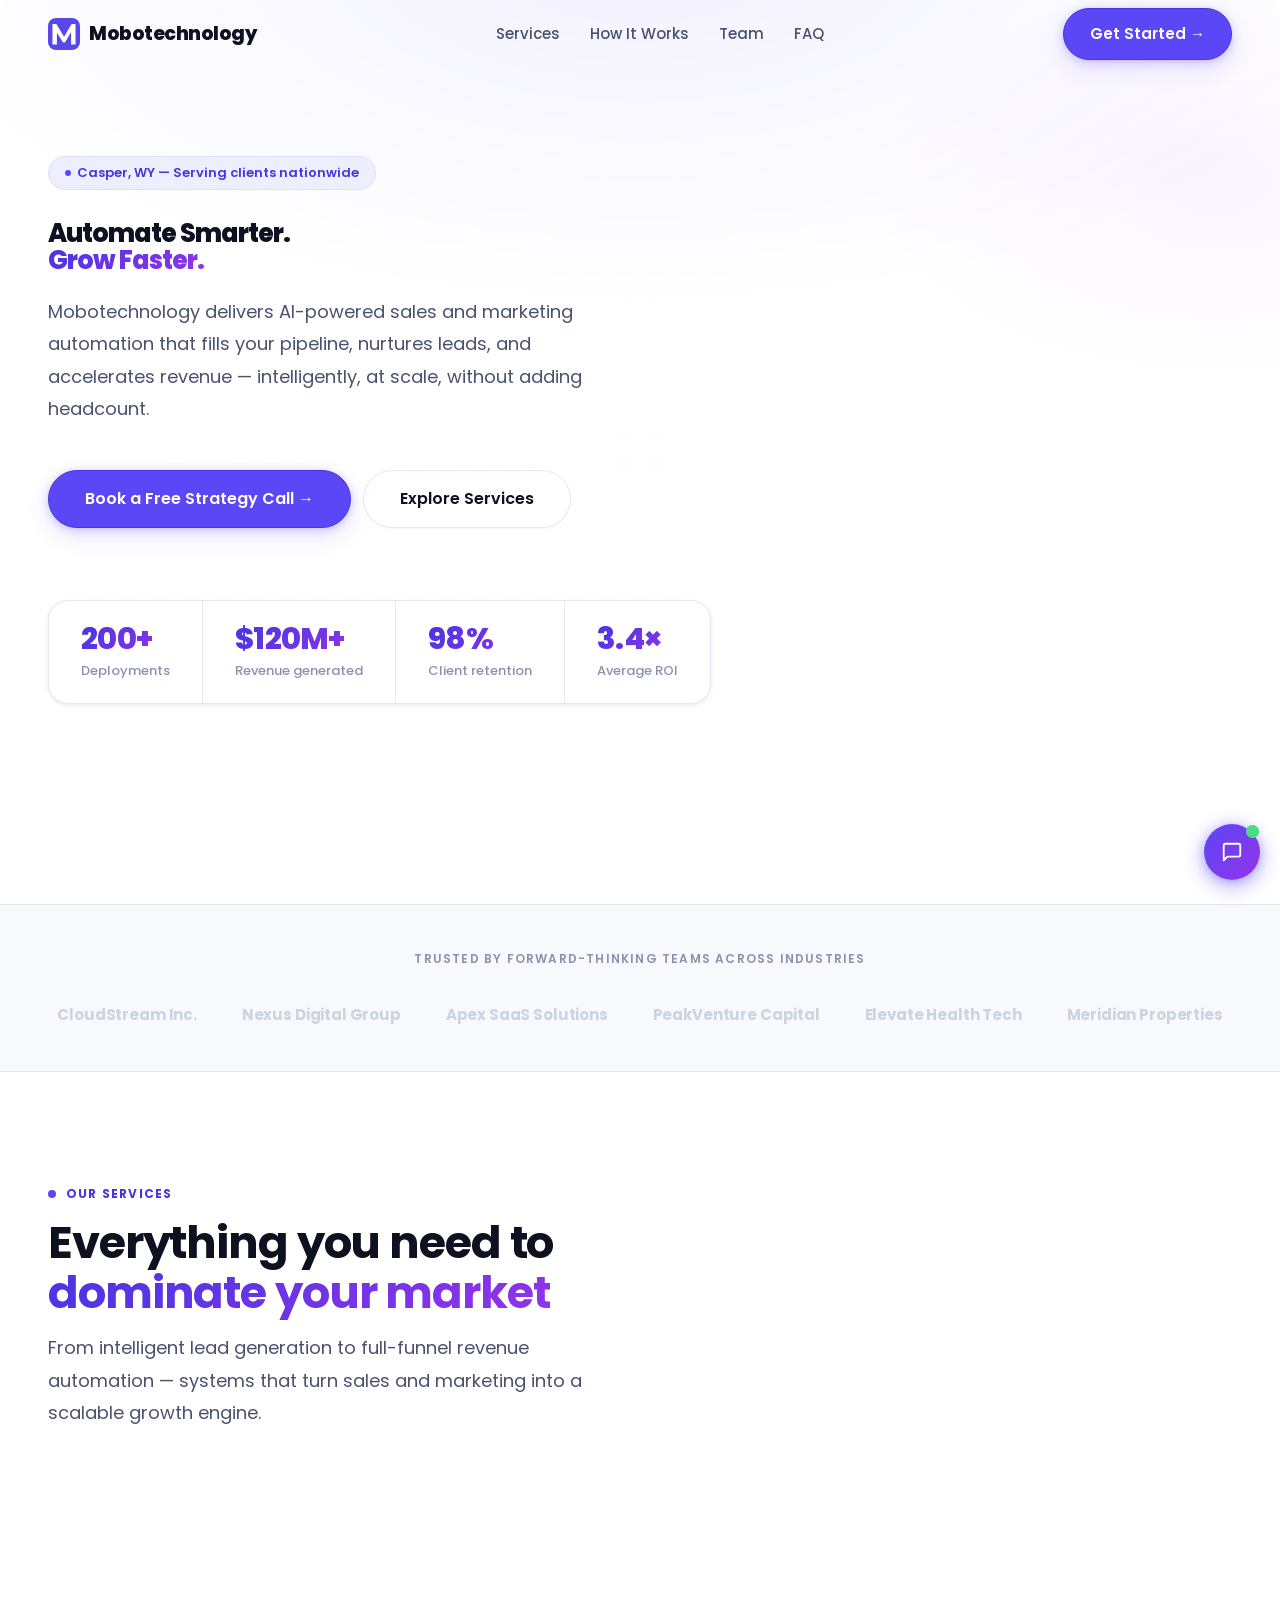
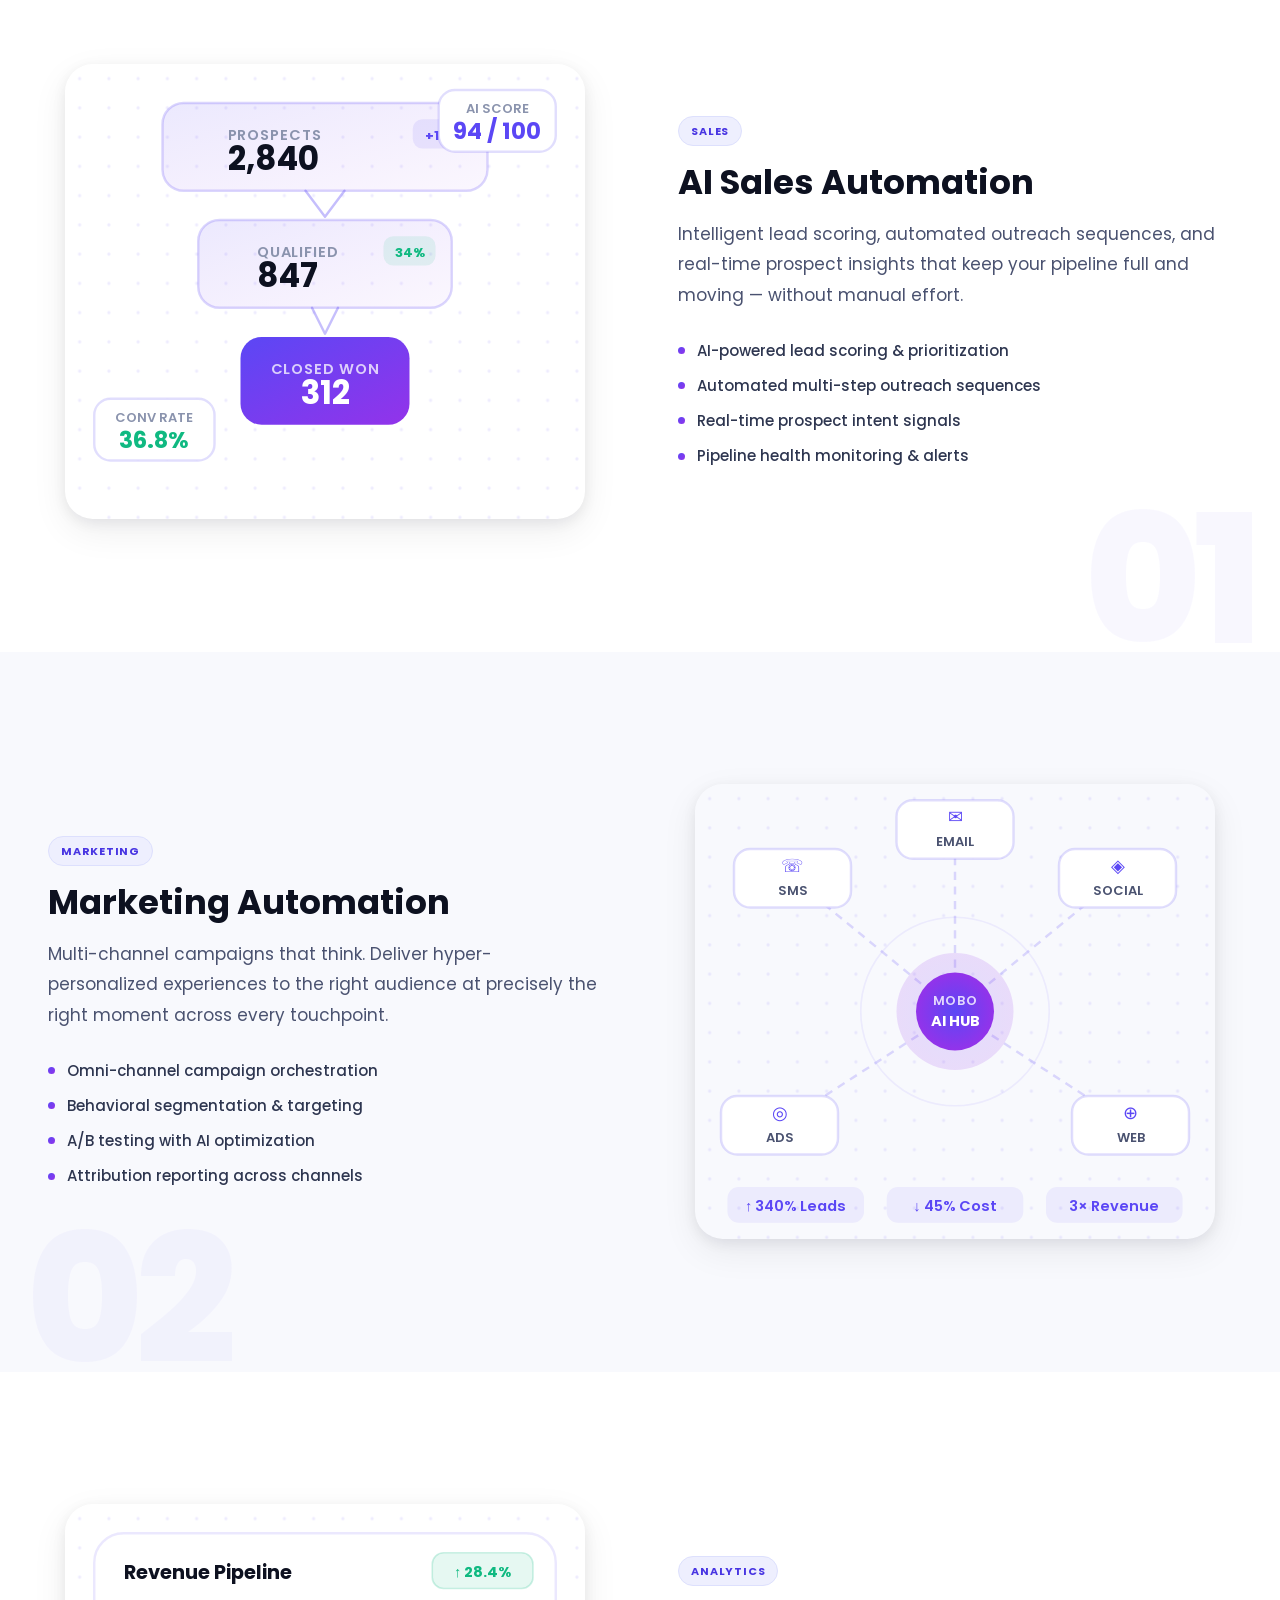
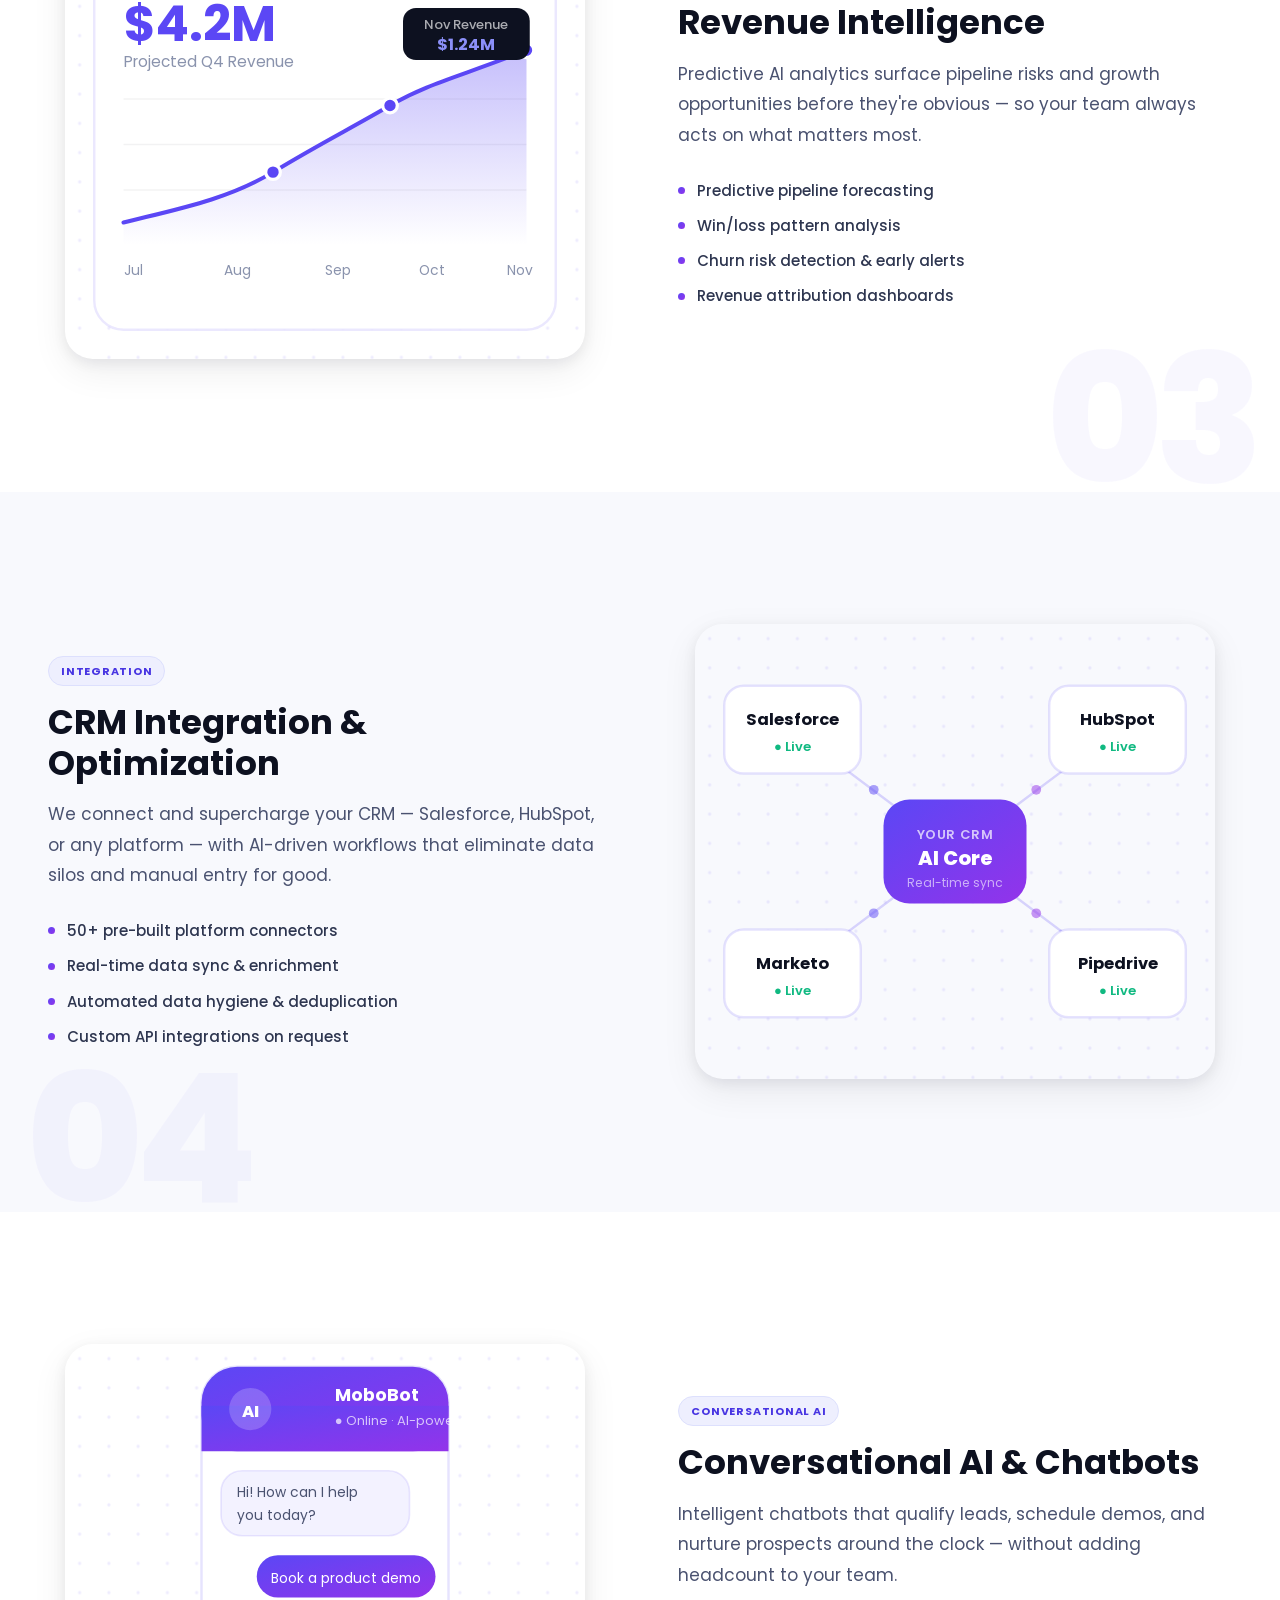
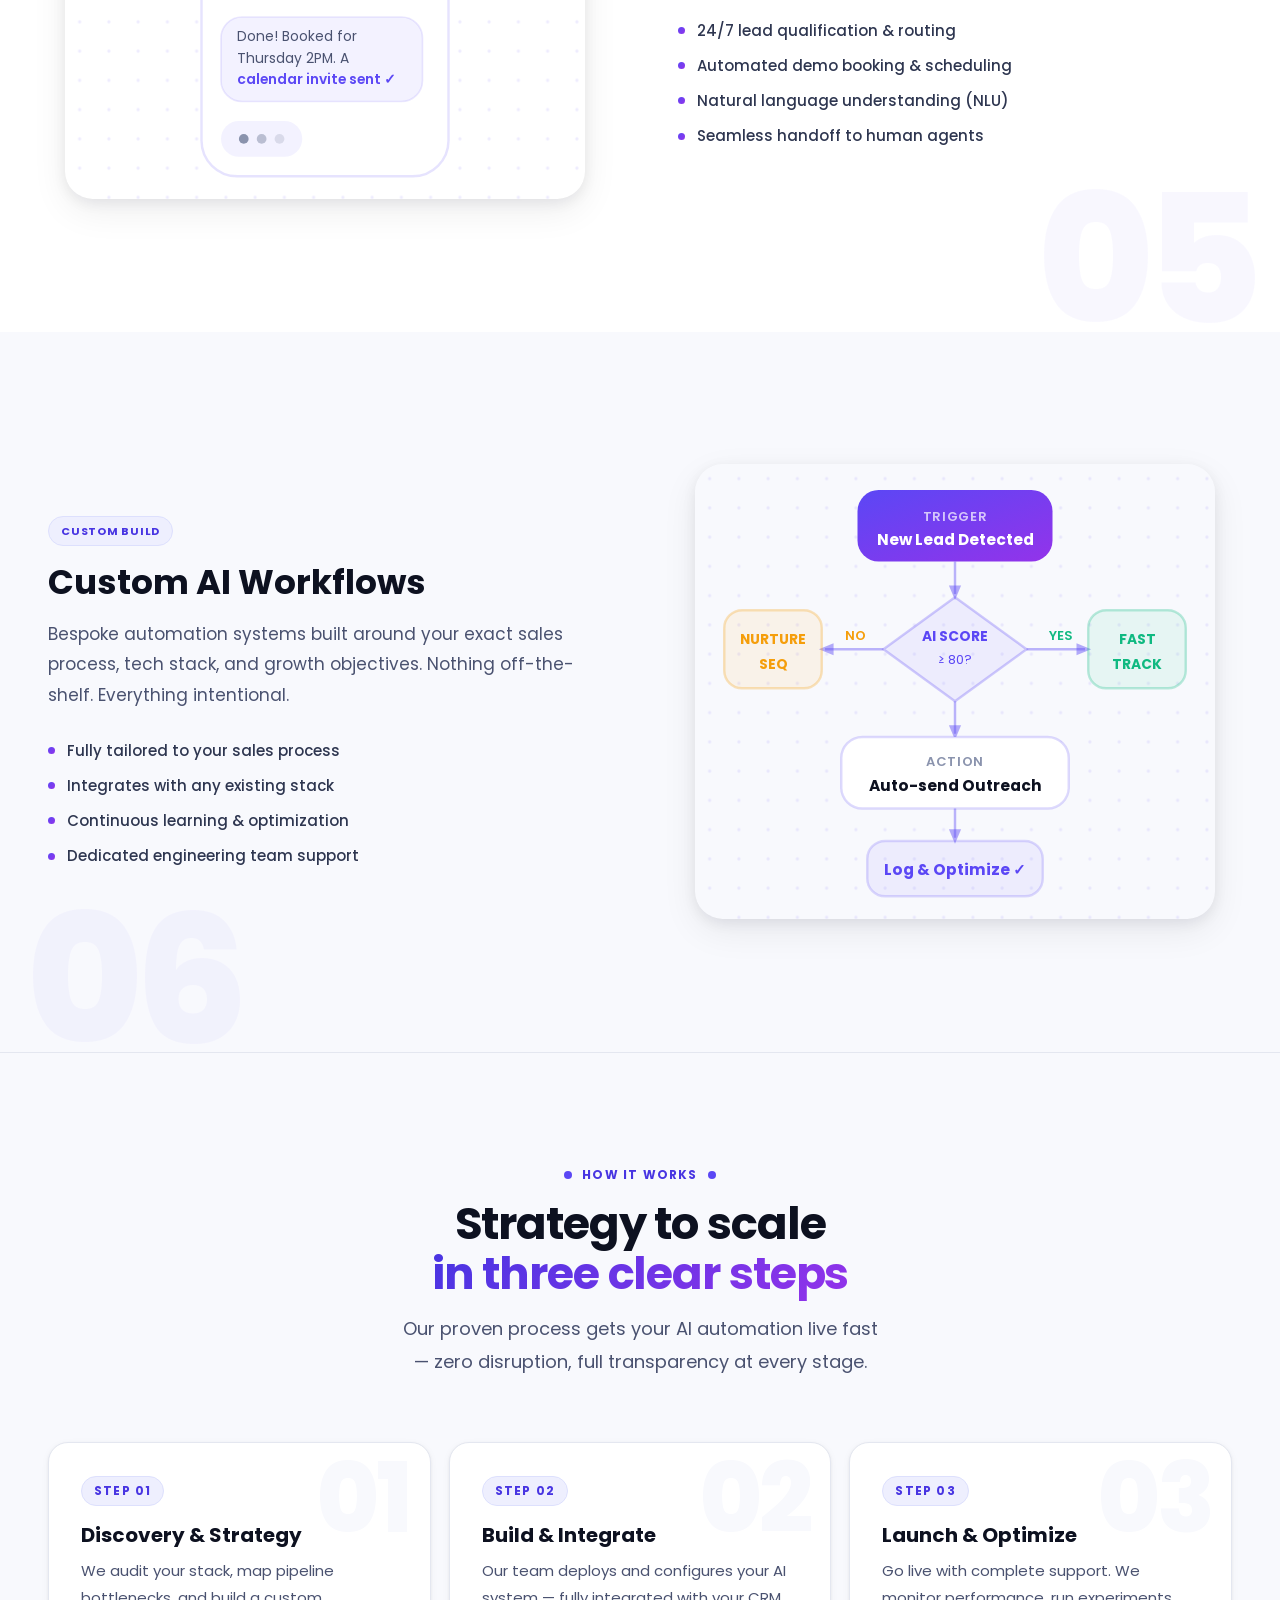
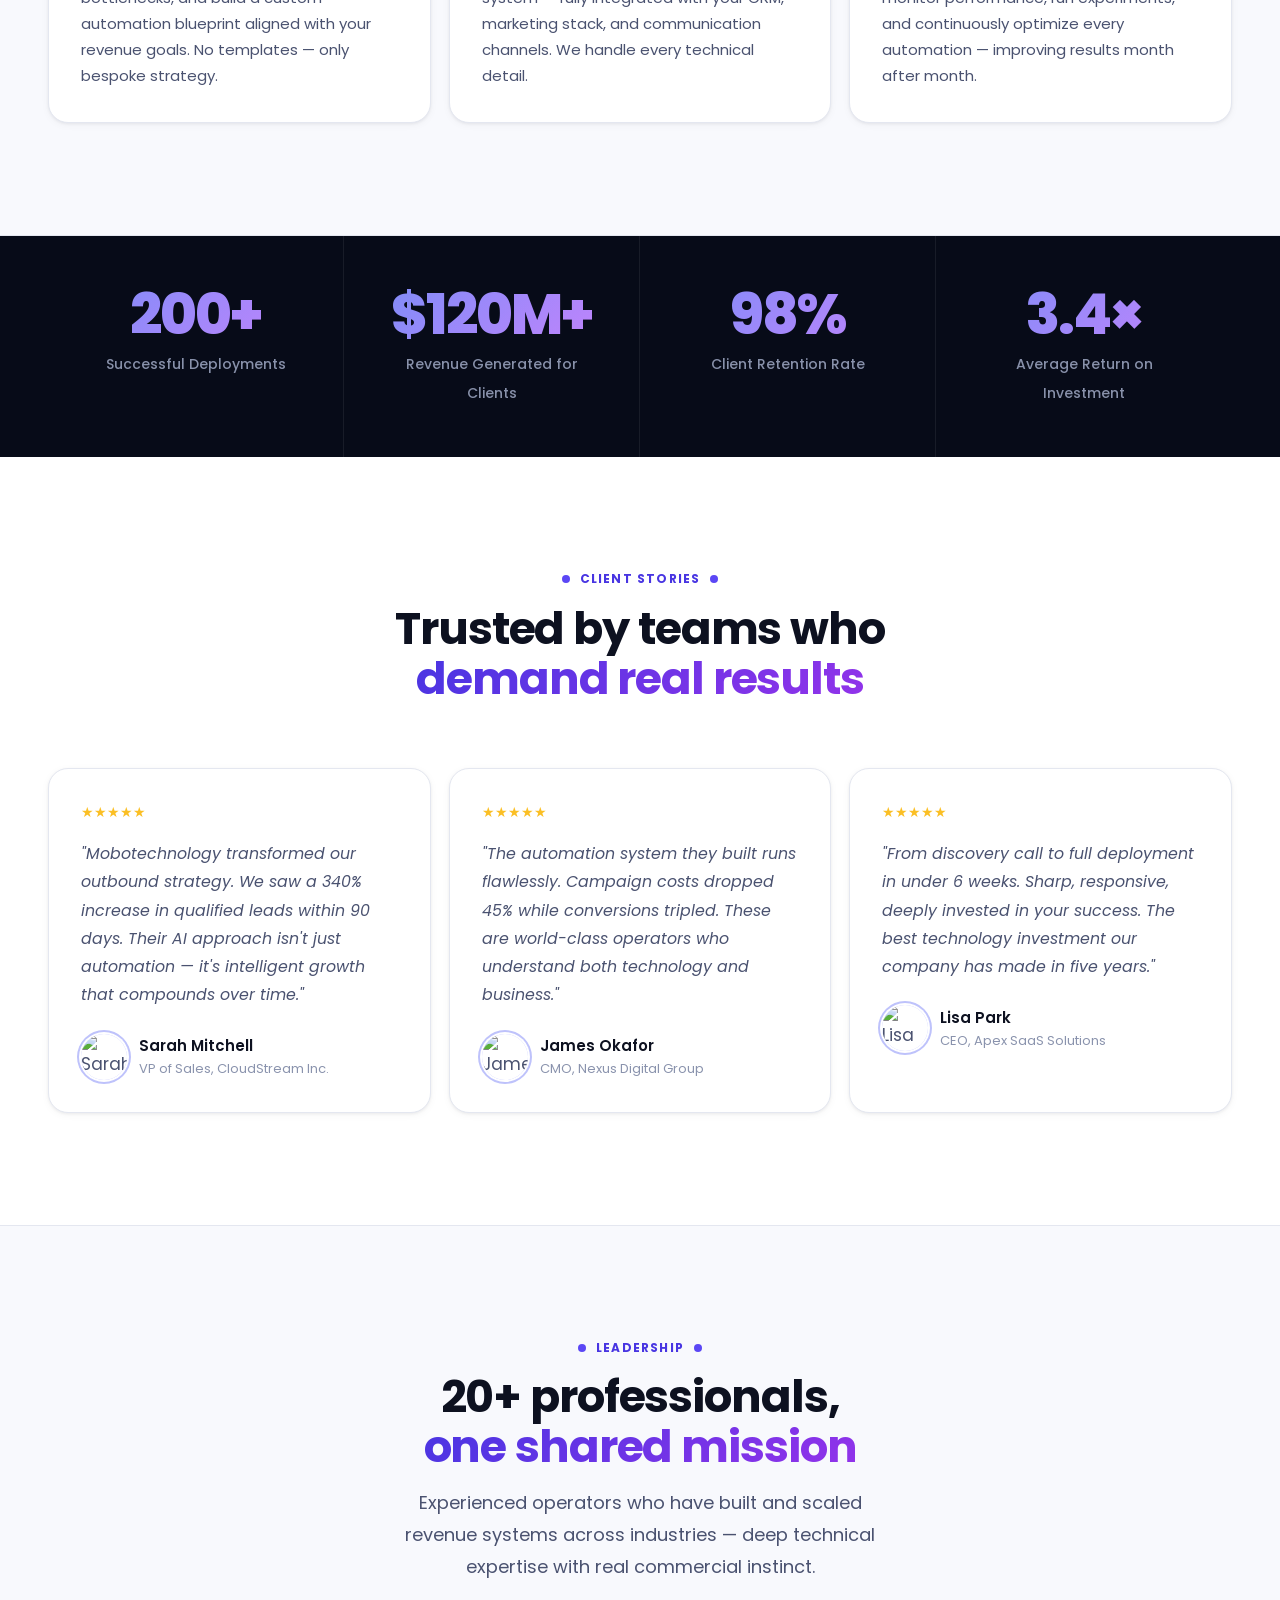
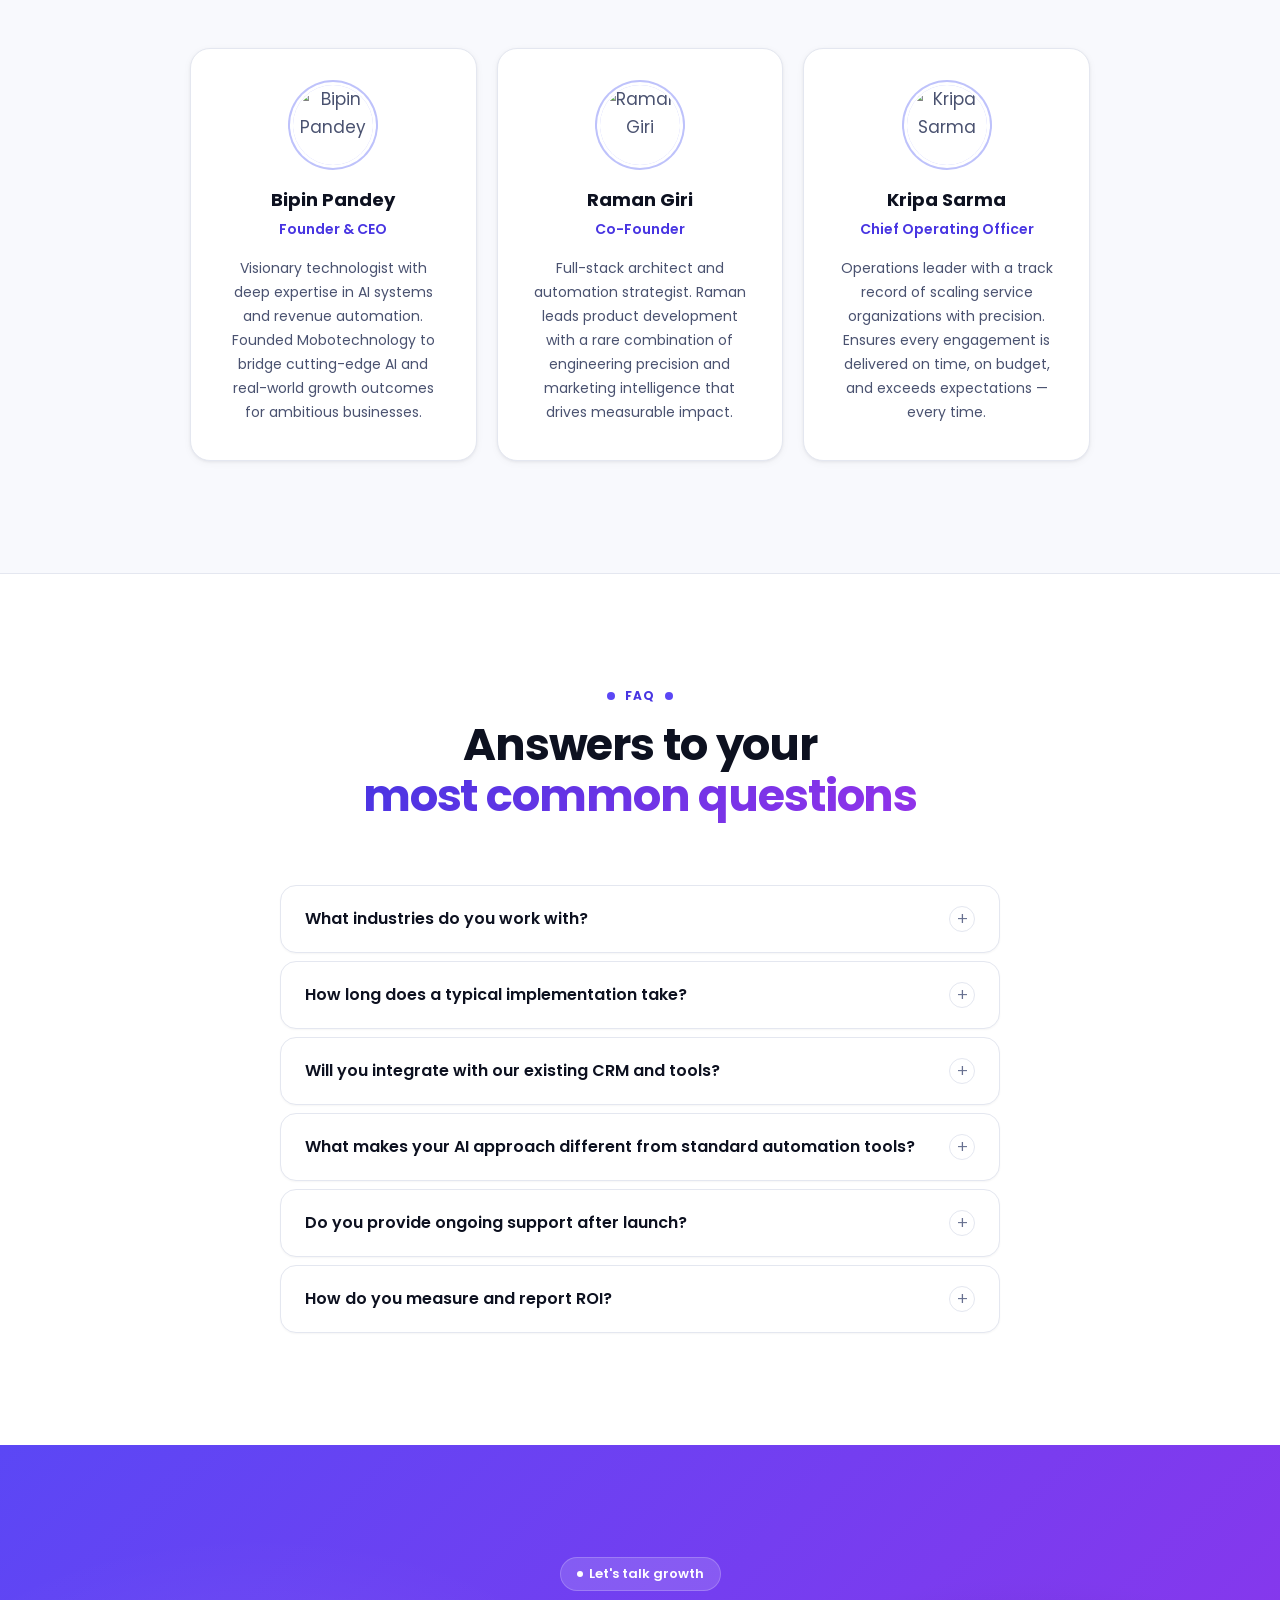
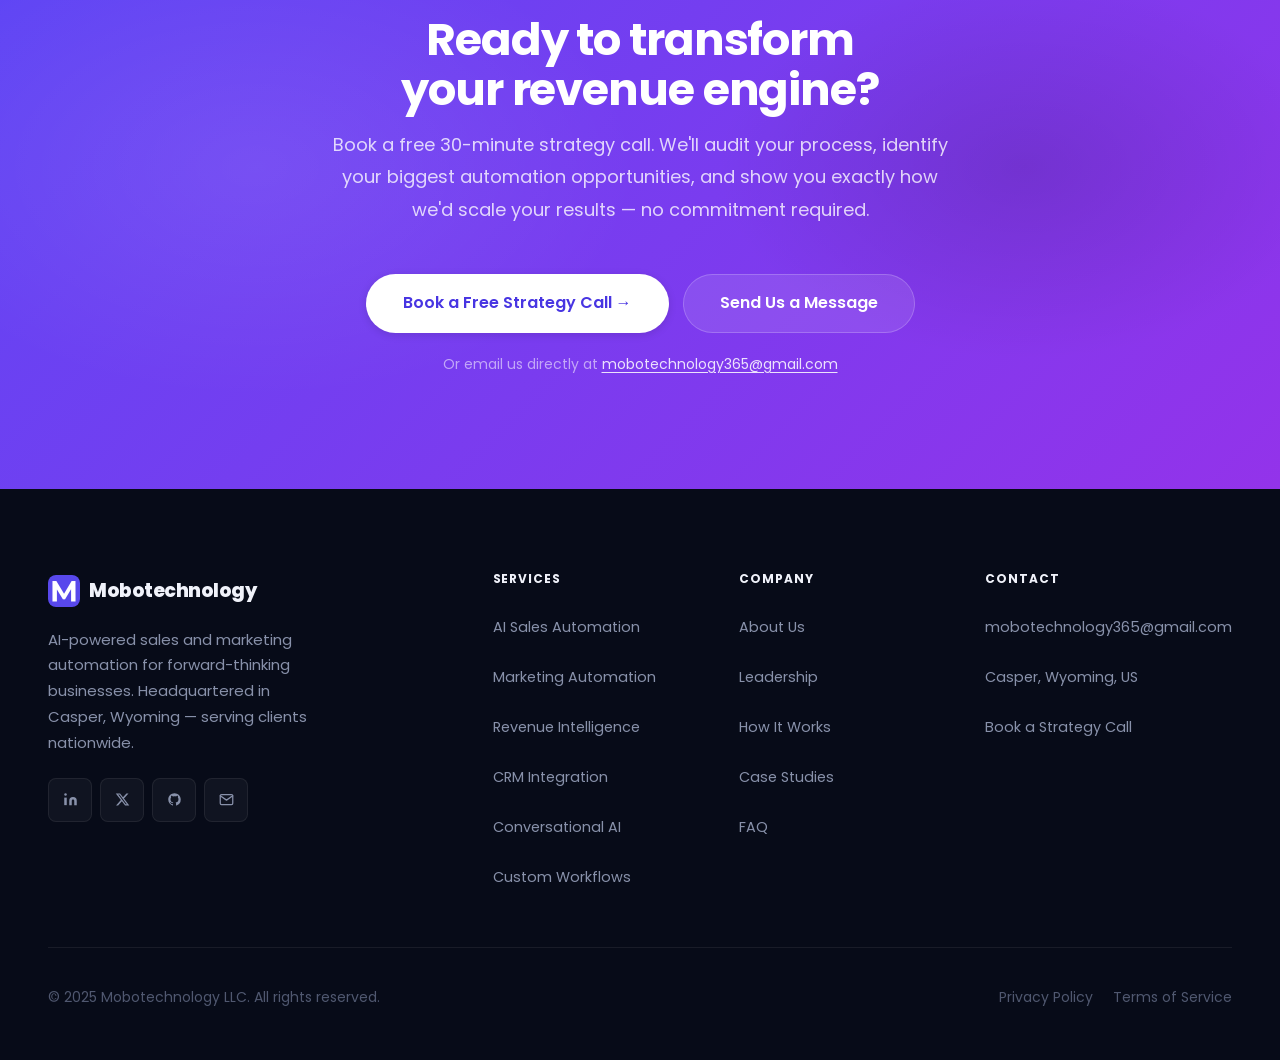
==== commit 5f371c1f: "Update index.html Co-Authored-By: Claude Sonnet 4.6 <noreply@anthropic.com>" ====
--- a/index.html
+++ b/index.html
@@ -416,114 +416,104 @@
 /* ─────────────────────────────────────────────────────
    SERVICE CARDS
 ───────────────────────────────────────────────────── */
-/* ─── SERVICES SHOWCASE ────────────────────────────── */
-.svc-showcase{
-  display:grid;
-  grid-template-columns:248px 1fr;
-  gap:2rem;
-  align-items:start;
-  margin-top:clamp(2rem,5vw,3rem);
-}
-.svc-tabs{
-  display:flex;flex-direction:column;gap:.25rem;
-  position:sticky;top:calc(var(--nav-h) + 1.5rem);
-}
-.svc-tab{
-  display:flex;align-items:center;gap:.75rem;
-  padding:.75rem 1rem;
-  border-radius:var(--r-md);
-  text-align:left;width:100%;
-  border:1.5px solid transparent;
-  background:transparent;
-  transition:background 160ms var(--ease),border-color 160ms,color 160ms;
-}
-.svc-tab__num{
-  font-family:var(--fd);font-size:.6875rem;font-weight:700;
-  color:var(--tm);min-width:1.375rem;flex-shrink:0;
-  transition:color 160ms;letter-spacing:.03em;
-}
-.svc-tab__name{
-  font-family:var(--fd);font-size:.875rem;font-weight:600;
-  color:var(--tb);line-height:1.3;transition:color 160ms;
-}
-.svc-tab.active{background:var(--b50);border-color:var(--b200);}
-.svc-tab.active .svc-tab__num{color:var(--b500);}
-.svc-tab.active .svc-tab__name{color:var(--b700);}
-@media(hover:hover){
-  .svc-tab:not(.active):hover{background:var(--soft);border-color:var(--n200);}
-}
-.svc-panel-wrap{position:relative;min-height:400px;}
-.svc-panel{
+/* ─── SERVICES ROWS ────────────────────────────────── */
+.svc-hd{padding-block:var(--sec) clamp(1.5rem,3vw,2.5rem);}
+.svc-row-bg{
+  position:relative;overflow:hidden;
+  min-height:80vh;
+  display:flex;align-items:center;
+}
+.svc-rows .svc-row-bg:nth-child(odd){background:var(--white);}
+.svc-rows .svc-row-bg:nth-child(even){background:var(--soft);}
+.svc-row{
+  width:100%;
   display:grid;
   grid-template-columns:1fr 1fr;
-  gap:clamp(1.5rem,3vw,2.5rem);
+  gap:clamp(3rem,6vw,5.5rem);
   align-items:center;
-  background:var(--white);
-  border:1.5px solid var(--n200);
+  padding-block:clamp(4rem,8vw,6rem);
+  max-width:var(--wrap);
+  margin-inline:auto;
+  padding-inline:var(--pad);
+}
+.svc-row-bg--alt .svc-row__visual{order:2;}
+.svc-row-bg--alt .svc-row__content{order:1;}
+.svc-row__num{
+  position:absolute;bottom:-0.1em;right:2vw;
+  font-family:var(--fd);font-size:clamp(8rem,14vw,14rem);
+  font-weight:800;color:var(--b500);
+  opacity:.035;line-height:1;
+  pointer-events:none;user-select:none;letter-spacing:-0.05em;
+}
+.svc-row-bg--alt .svc-row__num{right:auto;left:2vw;}
+.svc-row__visual{display:flex;align-items:center;justify-content:center;}
+.svc-row__visual svg{
+  width:100%;max-width:520px;height:auto;display:block;
   border-radius:var(--r-2xl);
-  padding:clamp(1.75rem,3.5vw,2.5rem);
-  box-shadow:var(--sh2);
-  position:absolute;width:100%;top:0;
-  opacity:0;pointer-events:none;
-  transform:translateY(14px);
-  transition:opacity 300ms var(--ease),transform 300ms var(--ease);
-}
-.svc-panel.active{
-  opacity:1;pointer-events:auto;
-  transform:translateY(0);
-  position:relative;
-}
-.svc-panel__visual{
-  aspect-ratio:1/1;
-  border-radius:var(--r-xl);
-  overflow:hidden;
-  background:var(--soft);
-  border:1.5px solid var(--n200);
-  display:flex;align-items:center;justify-content:center;
-}
-.svc-panel__visual svg{width:100%;height:100%;display:block;}
-.svc-panel__tag{
+  box-shadow:var(--sh3);
+}
+.svc-row__tag{
   display:inline-flex;align-items:center;
   background:var(--b50);color:var(--b600);
   font-size:.6875rem;font-weight:700;font-family:var(--fd);
   text-transform:uppercase;letter-spacing:.07em;
   padding:.3rem .75rem;border-radius:var(--r-pill);
-  margin-bottom:.875rem;
-  border:1px solid var(--b100);
-}
-.svc-panel__content h3{
+  margin-bottom:1rem;border:1px solid var(--b100);
+}
+.svc-row__content h3{
   font-family:var(--fd);
-  font-size:clamp(1.2rem,2vw,1.5rem);
+  font-size:clamp(1.5rem,3vw,2.125rem);
   font-weight:700;color:var(--th);
-  margin-bottom:.75rem;line-height:1.25;
-}
-.svc-panel__content p{
-  color:var(--tb);line-height:1.75;
-  font-size:clamp(.875rem,1.3vw,.9375rem);
-  margin-bottom:1.375rem;
-}
-.svc-bullets{display:flex;flex-direction:column;gap:.5rem;}
+  margin-bottom:1rem;line-height:1.2;
+}
+.svc-row__content p{
+  color:var(--tb);line-height:1.78;
+  font-size:clamp(.9375rem,1.5vw,1.0625rem);
+  margin-bottom:1.75rem;
+}
+.svc-bullets{display:flex;flex-direction:column;gap:.625rem;}
 .svc-bullets li{
-  display:flex;align-items:center;gap:.625rem;
-  font-size:.875rem;color:var(--n700);font-weight:500;
+  display:flex;align-items:center;gap:.75rem;
+  font-size:.9375rem;color:var(--n700);font-weight:500;
 }
 .svc-bullets li::before{
-  content:'';width:6px;height:6px;border-radius:50%;
+  content:'';width:7px;height:7px;border-radius:50%;
   background:var(--g-brand);flex-shrink:0;
 }
+/* ── Scroll animations ───────────────────────────── */
+@media(prefers-reduced-motion:no-preference){
+  .svc-row__visual{
+    opacity:0;transform:translateX(64px);
+    transition:opacity 750ms var(--ease),transform 750ms var(--ease);
+  }
+  .svc-row-bg--alt .svc-row__visual{transform:translateX(-64px);}
+  .svc-row__content{
+    opacity:0;transform:translateX(-44px);
+    transition:opacity 650ms var(--ease) 120ms,transform 650ms var(--ease) 120ms;
+  }
+  .svc-row-bg--alt .svc-row__content{transform:translateX(44px);}
+  .svc-bullets li{
+    opacity:0;transform:translateY(10px);
+    transition:opacity 380ms var(--ease),transform 380ms var(--ease);
+  }
+  .svc-row-bg.in-view .svc-row__visual,
+  .svc-row-bg.in-view .svc-row__content{opacity:1;transform:translate(0);}
+  .svc-row-bg.in-view .svc-bullets li{opacity:1;transform:translateY(0);}
+  .svc-row-bg.in-view .svc-bullets li:nth-child(1){transition-delay:380ms;}
+  .svc-row-bg.in-view .svc-bullets li:nth-child(2){transition-delay:460ms;}
+  .svc-row-bg.in-view .svc-bullets li:nth-child(3){transition-delay:540ms;}
+  .svc-row-bg.in-view .svc-bullets li:nth-child(4){transition-delay:620ms;}
+}
 @media(max-width:767px){
-  .svc-showcase{grid-template-columns:1fr;gap:1.25rem;}
-  .svc-tabs{flex-direction:row;flex-wrap:wrap;gap:.375rem;position:static;}
-  .svc-tab{padding:.4375rem .875rem;border-radius:var(--r-pill);}
-  .svc-tab__num{display:none;}
-  .svc-tab__name{font-size:.8rem;}
-  .svc-panel{grid-template-columns:1fr;gap:1.5rem;position:relative;}
-  .svc-panel:not(.active){display:none;}
-  .svc-panel__visual{aspect-ratio:4/3;}
+  .svc-row-bg{min-height:auto;}
+  .svc-row{grid-template-columns:1fr;gap:2rem;}
+  .svc-row-bg--alt .svc-row__visual,
+  .svc-row-bg--alt .svc-row__content{order:unset;}
+  .svc-row__num{display:none;}
 }
 @media(min-width:768px) and (max-width:1023px){
-  .svc-showcase{grid-template-columns:200px 1fr;}
-  .svc-panel{grid-template-columns:1fr 1fr;}
+  .svc-row-bg{min-height:60vh;}
+  .svc-row{gap:3rem;}
 }
 
 /* ─────────────────────────────────────────────────────
@@ -1012,29 +1002,22 @@
 </div>
 
 <!-- ══ SERVICES ══════════════════════════════════════════ -->
-<section class="section" id="services">
-  <div class="wrap">
-    <div class="sec-head fade-up">
-      <div class="eyebrow"><span class="eyebrow__dot"></span><span class="eyebrow__text">Our Services</span></div>
-      <h2 class="h2">Everything you need to<br><span class="grad-text">dominate your market</span></h2>
-      <p class="body-lg" style="max-width:540px;margin-top:.875rem">From intelligent lead generation to full-funnel revenue automation — systems that turn sales and marketing into a scalable growth engine.</p>
-    </div>
-    <div class="svc-showcase fade-up">
-      <!-- Tab list -->
-      <nav class="svc-tabs" role="tablist" aria-label="Our services">
-        <button class="svc-tab active" role="tab" aria-selected="true" aria-controls="sp-0" data-svc="0"><span class="svc-tab__num">01</span><span class="svc-tab__name">AI Sales Automation</span></button>
-        <button class="svc-tab" role="tab" aria-selected="false" aria-controls="sp-1" data-svc="1"><span class="svc-tab__num">02</span><span class="svc-tab__name">Marketing Automation</span></button>
-        <button class="svc-tab" role="tab" aria-selected="false" aria-controls="sp-2" data-svc="2"><span class="svc-tab__num">03</span><span class="svc-tab__name">Revenue Intelligence</span></button>
-        <button class="svc-tab" role="tab" aria-selected="false" aria-controls="sp-3" data-svc="3"><span class="svc-tab__num">04</span><span class="svc-tab__name">CRM Integration</span></button>
-        <button class="svc-tab" role="tab" aria-selected="false" aria-controls="sp-4" data-svc="4"><span class="svc-tab__num">05</span><span class="svc-tab__name">Conversational AI</span></button>
-        <button class="svc-tab" role="tab" aria-selected="false" aria-controls="sp-5" data-svc="5"><span class="svc-tab__num">06</span><span class="svc-tab__name">Custom AI Workflows</span></button>
-      </nav>
-      <!-- Panels -->
-      <div class="svc-panel-wrap">
-
-        <!-- 01 AI Sales Automation -->
-        <div class="svc-panel active" id="sp-0" role="tabpanel" aria-labelledby="st-0">
-          <div class="svc-panel__visual">
+<section id="services">
+  <div class="svc-hd">
+    <div class="wrap">
+      <div class="sec-head fade-up">
+        <div class="eyebrow"><span class="eyebrow__dot"></span><span class="eyebrow__text">Our Services</span></div>
+        <h2 class="h2">Everything you need to<br><span class="grad-text">dominate your market</span></h2>
+        <p class="body-lg" style="max-width:540px;margin-top:.875rem">From intelligent lead generation to full-funnel revenue automation — systems that turn sales and marketing into a scalable growth engine.</p>
+      </div>
+    </div>
+  </div>
+  <div class="svc-rows">
+    <!-- 01 AI Sales Automation -->
+    <div class="svc-row-bg" id="svc-r-0">
+      <span class="svc-row__num" aria-hidden="true">01</span>
+      <div class="svc-row">
+        <div class="svc-row__visual">
             <svg viewBox="0 0 320 280" xmlns="http://www.w3.org/2000/svg">
               <defs>
                 <linearGradient id="s1g1" x1="0%" y1="0%" x2="100%" y2="100%"><stop offset="0%" stop-color="#5B47F5"/><stop offset="100%" stop-color="#9333EA"/></linearGradient>
@@ -1072,22 +1055,25 @@
               <text x="55" y="236" text-anchor="middle" fill="#10B981" font-family="Poppins,sans-serif" font-size="14" font-weight="700">36.8%</text>
             </svg>
           </div>
-          <div class="svc-panel__content">
-            <div class="svc-panel__tag">Sales</div>
-            <h3>AI Sales Automation</h3>
-            <p>Intelligent lead scoring, automated outreach sequences, and real-time prospect insights that keep your pipeline full and moving — without manual effort.</p>
-            <ul class="svc-bullets">
-              <li>AI-powered lead scoring &amp; prioritization</li>
-              <li>Automated multi-step outreach sequences</li>
-              <li>Real-time prospect intent signals</li>
-              <li>Pipeline health monitoring &amp; alerts</li>
-            </ul>
-          </div>
+        <div class="svc-row__content">
+          <div class="svc-row__tag">Sales</div>
+          <h3 class="h3">AI Sales Automation</h3>
+          <p>Intelligent lead scoring, automated outreach sequences, and real-time prospect insights that keep your pipeline full and moving — without manual effort.</p>
+          <ul class="svc-bullets">
+            <li>AI-powered lead scoring &amp; prioritization</li>
+            <li>Automated multi-step outreach sequences</li>
+            <li>Real-time prospect intent signals</li>
+            <li>Pipeline health monitoring &amp; alerts</li>
+          </ul>
         </div>
-
-        <!-- 02 Marketing Automation -->
-        <div class="svc-panel" id="sp-1" role="tabpanel" aria-labelledby="st-1">
-          <div class="svc-panel__visual">
+      </div>
+    </div>
+
+    <!-- 02 Marketing Automation -->
+    <div class="svc-row-bg svc-row-bg--alt" id="svc-r-1">
+      <span class="svc-row__num" aria-hidden="true">02</span>
+      <div class="svc-row">
+        <div class="svc-row__visual">
             <svg viewBox="0 0 320 280" xmlns="http://www.w3.org/2000/svg">
               <defs>
                 <radialGradient id="s2hub" cx="50%" cy="50%" r="50%"><stop offset="0%" stop-color="#5B47F5"/><stop offset="100%" stop-color="#9333EA"/></radialGradient>
@@ -1136,22 +1122,25 @@
               <text x="258" y="263" text-anchor="middle" fill="#5B47F5" font-family="Poppins,sans-serif" font-size="9" font-weight="600">3× Revenue</text>
             </svg>
           </div>
-          <div class="svc-panel__content">
-            <div class="svc-panel__tag">Marketing</div>
-            <h3>Marketing Automation</h3>
-            <p>Multi-channel campaigns that think. Deliver hyper-personalized experiences to the right audience at precisely the right moment across every touchpoint.</p>
-            <ul class="svc-bullets">
-              <li>Omni-channel campaign orchestration</li>
-              <li>Behavioral segmentation &amp; targeting</li>
-              <li>A/B testing with AI optimization</li>
-              <li>Attribution reporting across channels</li>
-            </ul>
-          </div>
+        <div class="svc-row__content">
+          <div class="svc-row__tag">Marketing</div>
+          <h3 class="h3">Marketing Automation</h3>
+          <p>Multi-channel campaigns that think. Deliver hyper-personalized experiences to the right audience at precisely the right moment across every touchpoint.</p>
+          <ul class="svc-bullets">
+            <li>Omni-channel campaign orchestration</li>
+            <li>Behavioral segmentation &amp; targeting</li>
+            <li>A/B testing with AI optimization</li>
+            <li>Attribution reporting across channels</li>
+          </ul>
         </div>
-
-        <!-- 03 Revenue Intelligence -->
-        <div class="svc-panel" id="sp-2" role="tabpanel" aria-labelledby="st-2">
-          <div class="svc-panel__visual">
+      </div>
+    </div>
+
+    <!-- 03 Revenue Intelligence -->
+    <div class="svc-row-bg" id="svc-r-2">
+      <span class="svc-row__num" aria-hidden="true">03</span>
+      <div class="svc-row">
+        <div class="svc-row__visual">
             <svg viewBox="0 0 320 280" xmlns="http://www.w3.org/2000/svg">
               <defs>
                 <linearGradient id="s3area" x1="0" y1="0" x2="0" y2="1"><stop offset="0%" stop-color="#5B47F5" stop-opacity=".35"/><stop offset="100%" stop-color="#5B47F5" stop-opacity="0"/></linearGradient>
@@ -1190,22 +1179,25 @@
               <text x="272" y="228" fill="#8A93AD" font-family="Poppins,sans-serif" font-size="8.5">Nov</text>
             </svg>
           </div>
-          <div class="svc-panel__content">
-            <div class="svc-panel__tag">Analytics</div>
-            <h3>Revenue Intelligence</h3>
-            <p>Predictive AI analytics surface pipeline risks and growth opportunities before they're obvious — so your team always acts on what matters most.</p>
-            <ul class="svc-bullets">
-              <li>Predictive pipeline forecasting</li>
-              <li>Win/loss pattern analysis</li>
-              <li>Churn risk detection &amp; early alerts</li>
-              <li>Revenue attribution dashboards</li>
-            </ul>
-          </div>
+        <div class="svc-row__content">
+          <div class="svc-row__tag">Analytics</div>
+          <h3 class="h3">Revenue Intelligence</h3>
+          <p>Predictive AI analytics surface pipeline risks and growth opportunities before they're obvious — so your team always acts on what matters most.</p>
+          <ul class="svc-bullets">
+            <li>Predictive pipeline forecasting</li>
+            <li>Win/loss pattern analysis</li>
+            <li>Churn risk detection &amp; early alerts</li>
+            <li>Revenue attribution dashboards</li>
+          </ul>
         </div>
-
-        <!-- 04 CRM Integration -->
-        <div class="svc-panel" id="sp-3" role="tabpanel" aria-labelledby="st-3">
-          <div class="svc-panel__visual">
+      </div>
+    </div>
+
+    <!-- 04 CRM Integration -->
+    <div class="svc-row-bg svc-row-bg--alt" id="svc-r-3">
+      <span class="svc-row__num" aria-hidden="true">04</span>
+      <div class="svc-row">
+        <div class="svc-row__visual">
             <svg viewBox="0 0 320 280" xmlns="http://www.w3.org/2000/svg">
               <defs>
                 <linearGradient id="s4hub" x1="0%" y1="0%" x2="100%" y2="100%"><stop offset="0%" stop-color="#5B47F5"/><stop offset="100%" stop-color="#9333EA"/></linearGradient>
@@ -1245,22 +1237,25 @@
               <text x="260" y="228" text-anchor="middle" fill="#10B981" font-family="Poppins,sans-serif" font-size="8" font-weight="600">● Live</text>
             </svg>
           </div>
-          <div class="svc-panel__content">
-            <div class="svc-panel__tag">Integration</div>
-            <h3>CRM Integration &amp; Optimization</h3>
-            <p>We connect and supercharge your CRM — Salesforce, HubSpot, or any platform — with AI-driven workflows that eliminate data silos and manual entry for good.</p>
-            <ul class="svc-bullets">
-              <li>50+ pre-built platform connectors</li>
-              <li>Real-time data sync &amp; enrichment</li>
-              <li>Automated data hygiene &amp; deduplication</li>
-              <li>Custom API integrations on request</li>
-            </ul>
-          </div>
+        <div class="svc-row__content">
+          <div class="svc-row__tag">Integration</div>
+          <h3 class="h3">CRM Integration &amp; Optimization</h3>
+          <p>We connect and supercharge your CRM — Salesforce, HubSpot, or any platform — with AI-driven workflows that eliminate data silos and manual entry for good.</p>
+          <ul class="svc-bullets">
+            <li>50+ pre-built platform connectors</li>
+            <li>Real-time data sync &amp; enrichment</li>
+            <li>Automated data hygiene &amp; deduplication</li>
+            <li>Custom API integrations on request</li>
+          </ul>
         </div>
-
-        <!-- 05 Conversational AI -->
-        <div class="svc-panel" id="sp-4" role="tabpanel" aria-labelledby="st-4">
-          <div class="svc-panel__visual">
+      </div>
+    </div>
+
+    <!-- 05 Conversational AI -->
+    <div class="svc-row-bg" id="svc-r-4">
+      <span class="svc-row__num" aria-hidden="true">05</span>
+      <div class="svc-row">
+        <div class="svc-row__visual">
             <svg viewBox="0 0 320 280" xmlns="http://www.w3.org/2000/svg">
               <defs>
                 <linearGradient id="s5g" x1="0%" y1="0%" x2="100%" y2="100%"><stop offset="0%" stop-color="#5B47F5"/><stop offset="100%" stop-color="#9333EA"/></linearGradient>
@@ -1295,22 +1290,25 @@
               <circle cx="132" cy="243" r="3" fill="#8A93AD" opacity=".25"/>
             </svg>
           </div>
-          <div class="svc-panel__content">
-            <div class="svc-panel__tag">Conversational AI</div>
-            <h3>Conversational AI &amp; Chatbots</h3>
-            <p>Intelligent chatbots that qualify leads, schedule demos, and nurture prospects around the clock — without adding headcount to your team.</p>
-            <ul class="svc-bullets">
-              <li>24/7 lead qualification &amp; routing</li>
-              <li>Automated demo booking &amp; scheduling</li>
-              <li>Natural language understanding (NLU)</li>
-              <li>Seamless handoff to human agents</li>
-            </ul>
-          </div>
+        <div class="svc-row__content">
+          <div class="svc-row__tag">Conversational AI</div>
+          <h3 class="h3">Conversational AI &amp; Chatbots</h3>
+          <p>Intelligent chatbots that qualify leads, schedule demos, and nurture prospects around the clock — without adding headcount to your team.</p>
+          <ul class="svc-bullets">
+            <li>24/7 lead qualification &amp; routing</li>
+            <li>Automated demo booking &amp; scheduling</li>
+            <li>Natural language understanding (NLU)</li>
+            <li>Seamless handoff to human agents</li>
+          </ul>
         </div>
-
-        <!-- 06 Custom AI Workflows -->
-        <div class="svc-panel" id="sp-5" role="tabpanel" aria-labelledby="st-5">
-          <div class="svc-panel__visual">
+      </div>
+    </div>
+
+    <!-- 06 Custom AI Workflows -->
+    <div class="svc-row-bg svc-row-bg--alt" id="svc-r-5">
+      <span class="svc-row__num" aria-hidden="true">06</span>
+      <div class="svc-row">
+        <div class="svc-row__visual">
             <svg viewBox="0 0 320 280" xmlns="http://www.w3.org/2000/svg">
               <defs>
                 <linearGradient id="s6g" x1="0%" y1="0%" x2="100%" y2="100%"><stop offset="0%" stop-color="#5B47F5"/><stop offset="100%" stop-color="#9333EA"/></linearGradient>
@@ -1353,22 +1351,21 @@
               <text x="160" y="253" text-anchor="middle" fill="#5B47F5" font-family="Poppins,sans-serif" font-size="9.5" font-weight="700">Log &amp; Optimize ✓</text>
             </svg>
           </div>
-          <div class="svc-panel__content">
-            <div class="svc-panel__tag">Custom Build</div>
-            <h3>Custom AI Workflows</h3>
-            <p>Bespoke automation systems built around your exact sales process, tech stack, and growth objectives. Nothing off-the-shelf. Everything intentional.</p>
-            <ul class="svc-bullets">
-              <li>Fully tailored to your sales process</li>
-              <li>Integrates with any existing stack</li>
-              <li>Continuous learning &amp; optimization</li>
-              <li>Dedicated engineering team support</li>
-            </ul>
-          </div>
+        <div class="svc-row__content">
+          <div class="svc-row__tag">Custom Build</div>
+          <h3 class="h3">Custom AI Workflows</h3>
+          <p>Bespoke automation systems built around your exact sales process, tech stack, and growth objectives. Nothing off-the-shelf. Everything intentional.</p>
+          <ul class="svc-bullets">
+            <li>Fully tailored to your sales process</li>
+            <li>Integrates with any existing stack</li>
+            <li>Continuous learning &amp; optimization</li>
+            <li>Dedicated engineering team support</li>
+          </ul>
         </div>
-
-      </div>
-    </div>
-  </div>
+      </div>
+    </div>
+
+  </div><!-- /svc-rows -->
 </section>
 
 <!-- ══ PROCESS ════════════════════════════════════════════ -->
@@ -1626,16 +1623,15 @@
 mm.addEventListener('click', e => e.target===mm && closeMM());
 mm.querySelectorAll('[data-mm]').forEach(l => l.addEventListener('click', closeMM));
 
-/* ── Services tabs ───────────────────────────────── */
-const svcTabs   = document.querySelectorAll('.svc-tab');
-const svcPanels = document.querySelectorAll('.svc-panel');
-svcTabs.forEach(tab => {
-  tab.addEventListener('click', () => {
-    const idx = +tab.dataset.svc;
-    svcTabs.forEach((t, i) => { t.classList.toggle('active', i===idx); t.setAttribute('aria-selected', i===idx); });
-    svcPanels.forEach((p, i) => p.classList.toggle('active', i===idx));
+/* ── Services scroll reveal ─────────────────────── */
+const svcIO = new IntersectionObserver(entries => {
+  entries.forEach(e => {
+    if (!e.isIntersecting) return;
+    e.target.classList.add('in-view');
+    svcIO.unobserve(e.target);
   });
-});
+}, { threshold: 0.18 });
+document.querySelectorAll('.svc-row-bg').forEach(r => svcIO.observe(r));
 
 /* ── FAQ accordion ───────────────────────────────── */
 document.querySelectorAll('.faq__q').forEach(btn => {
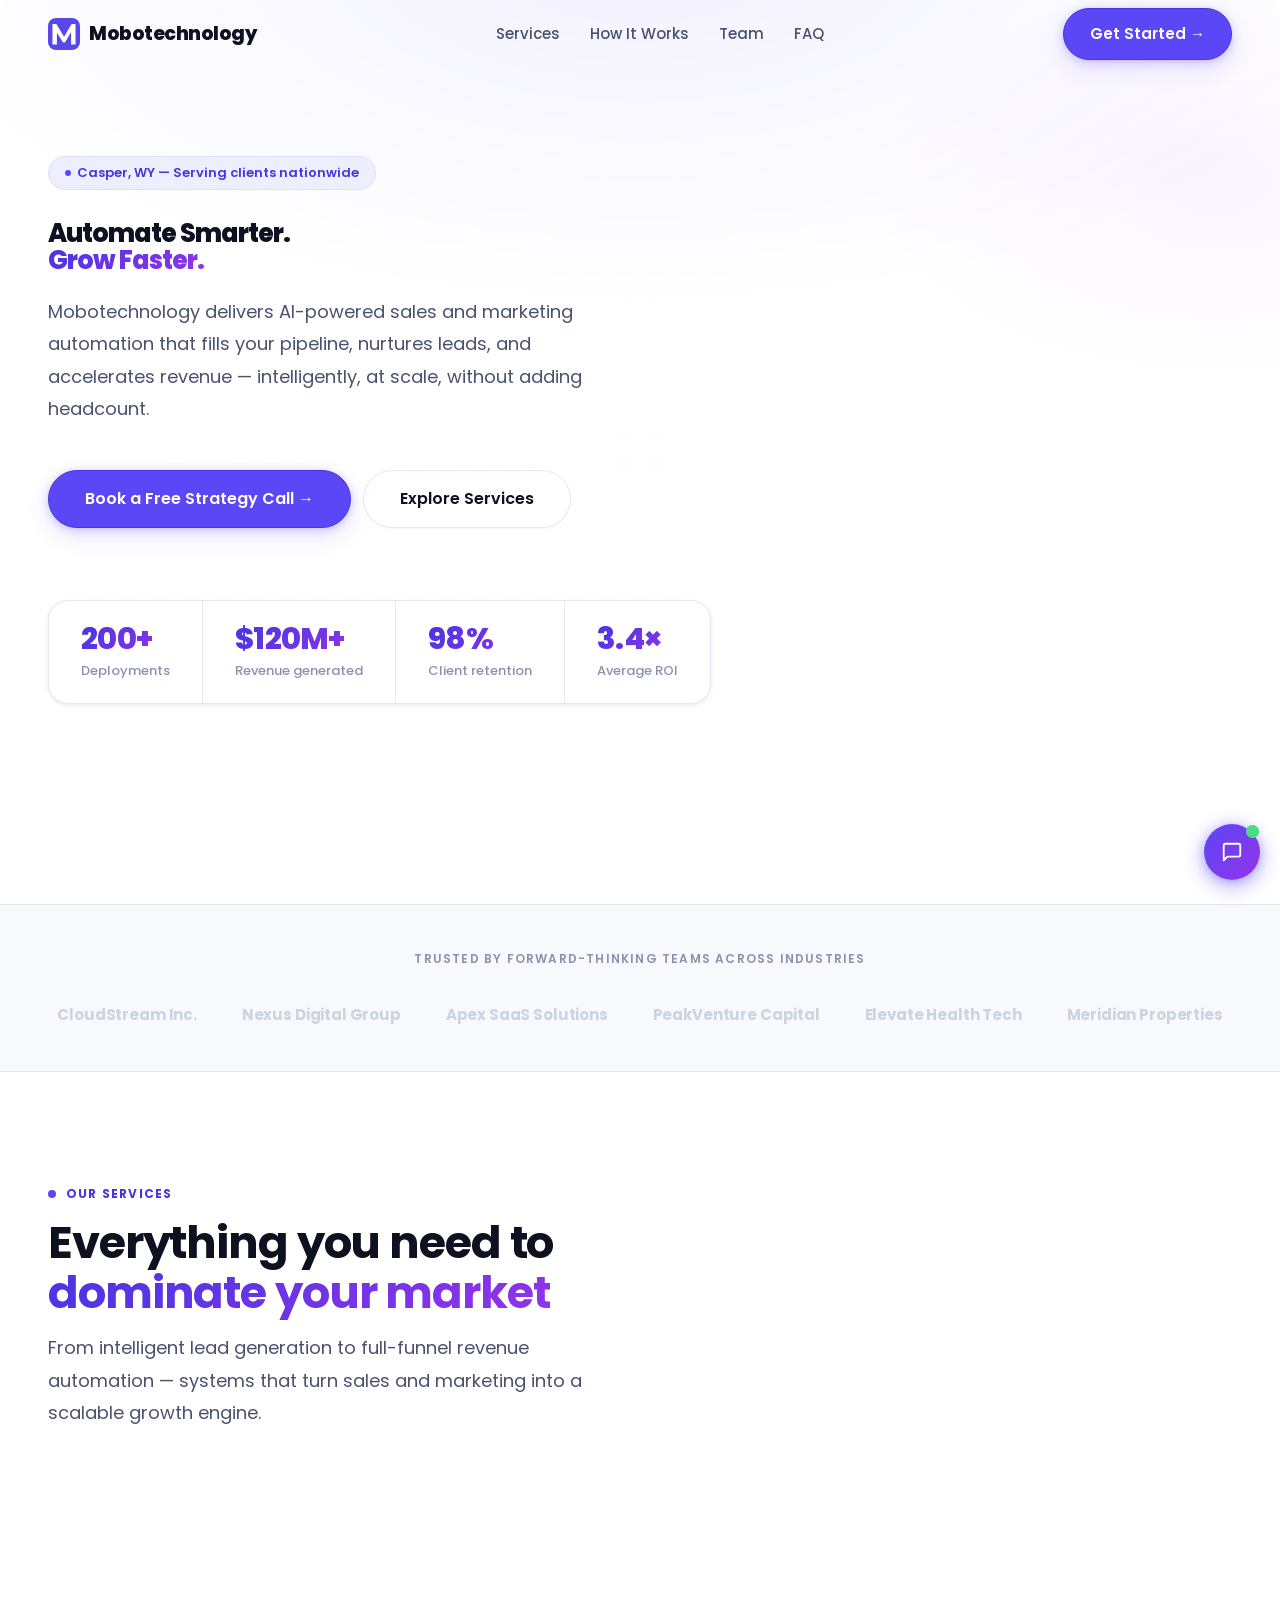
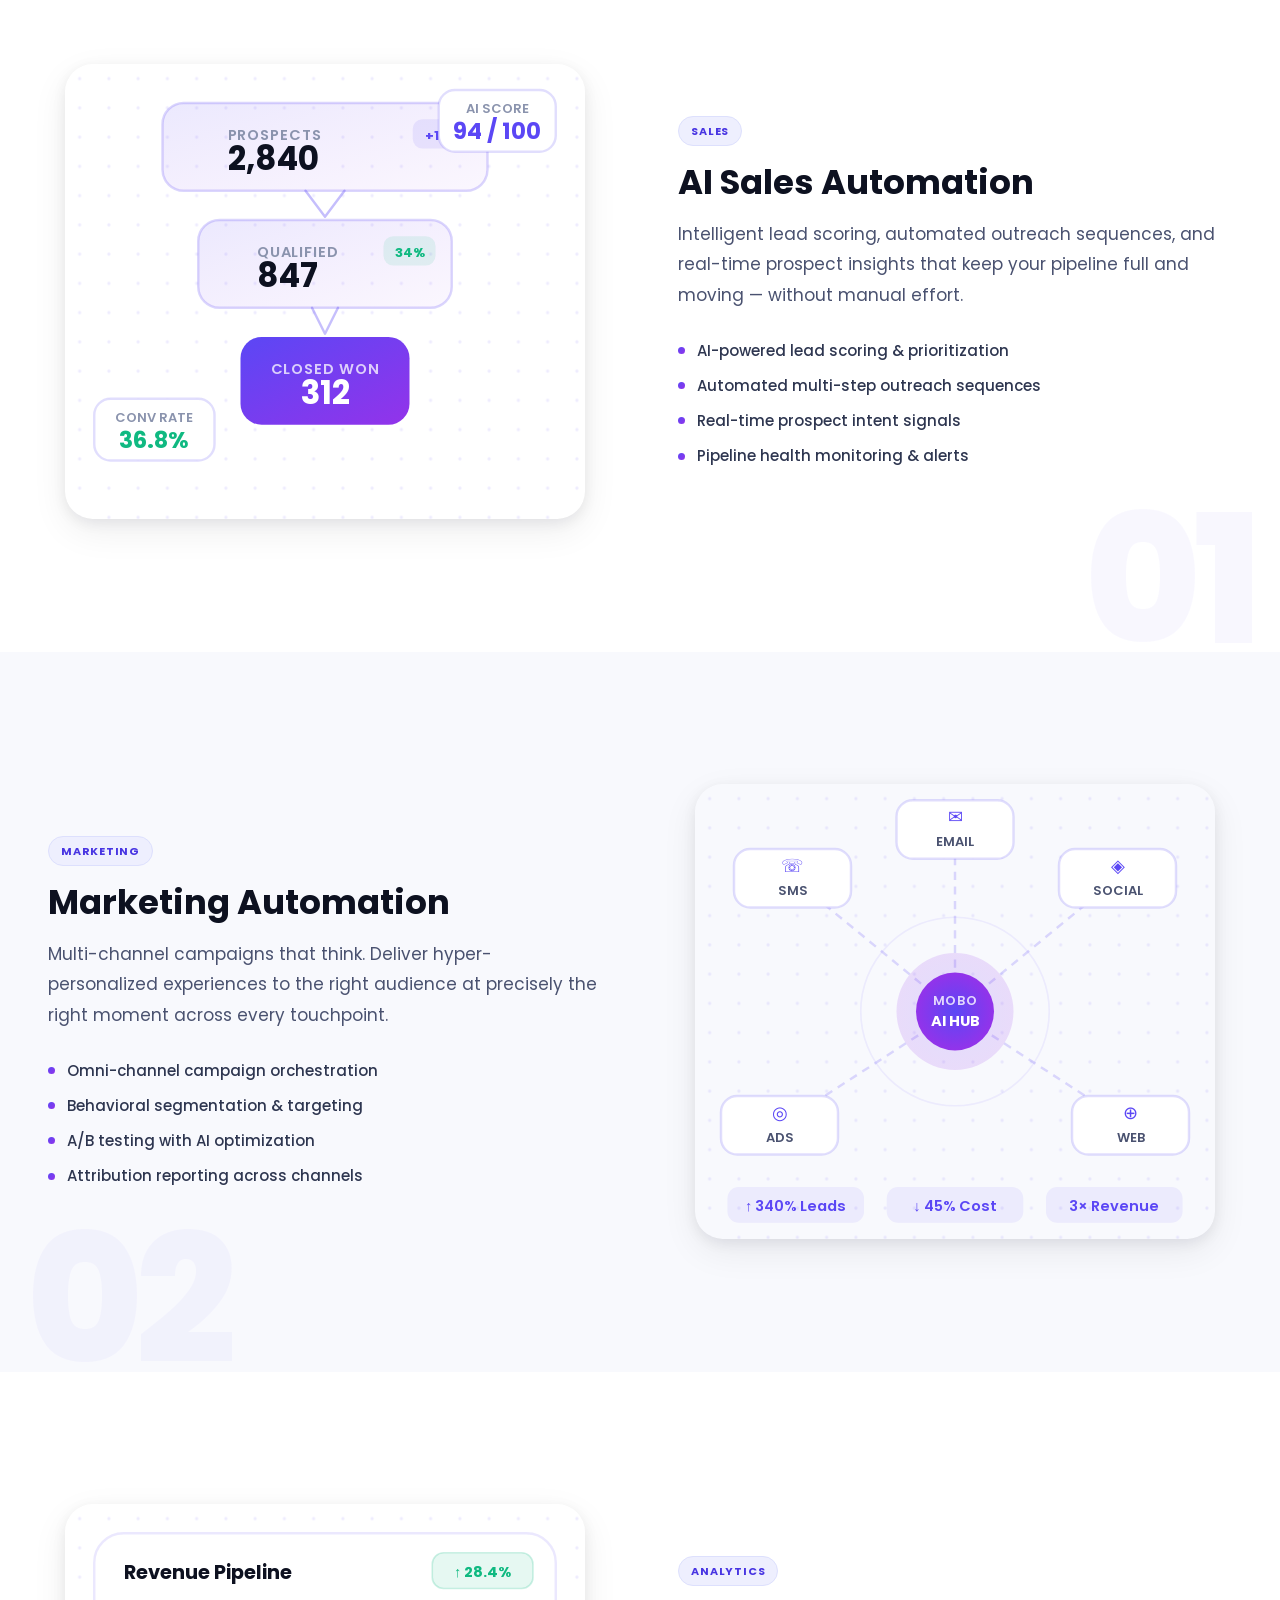
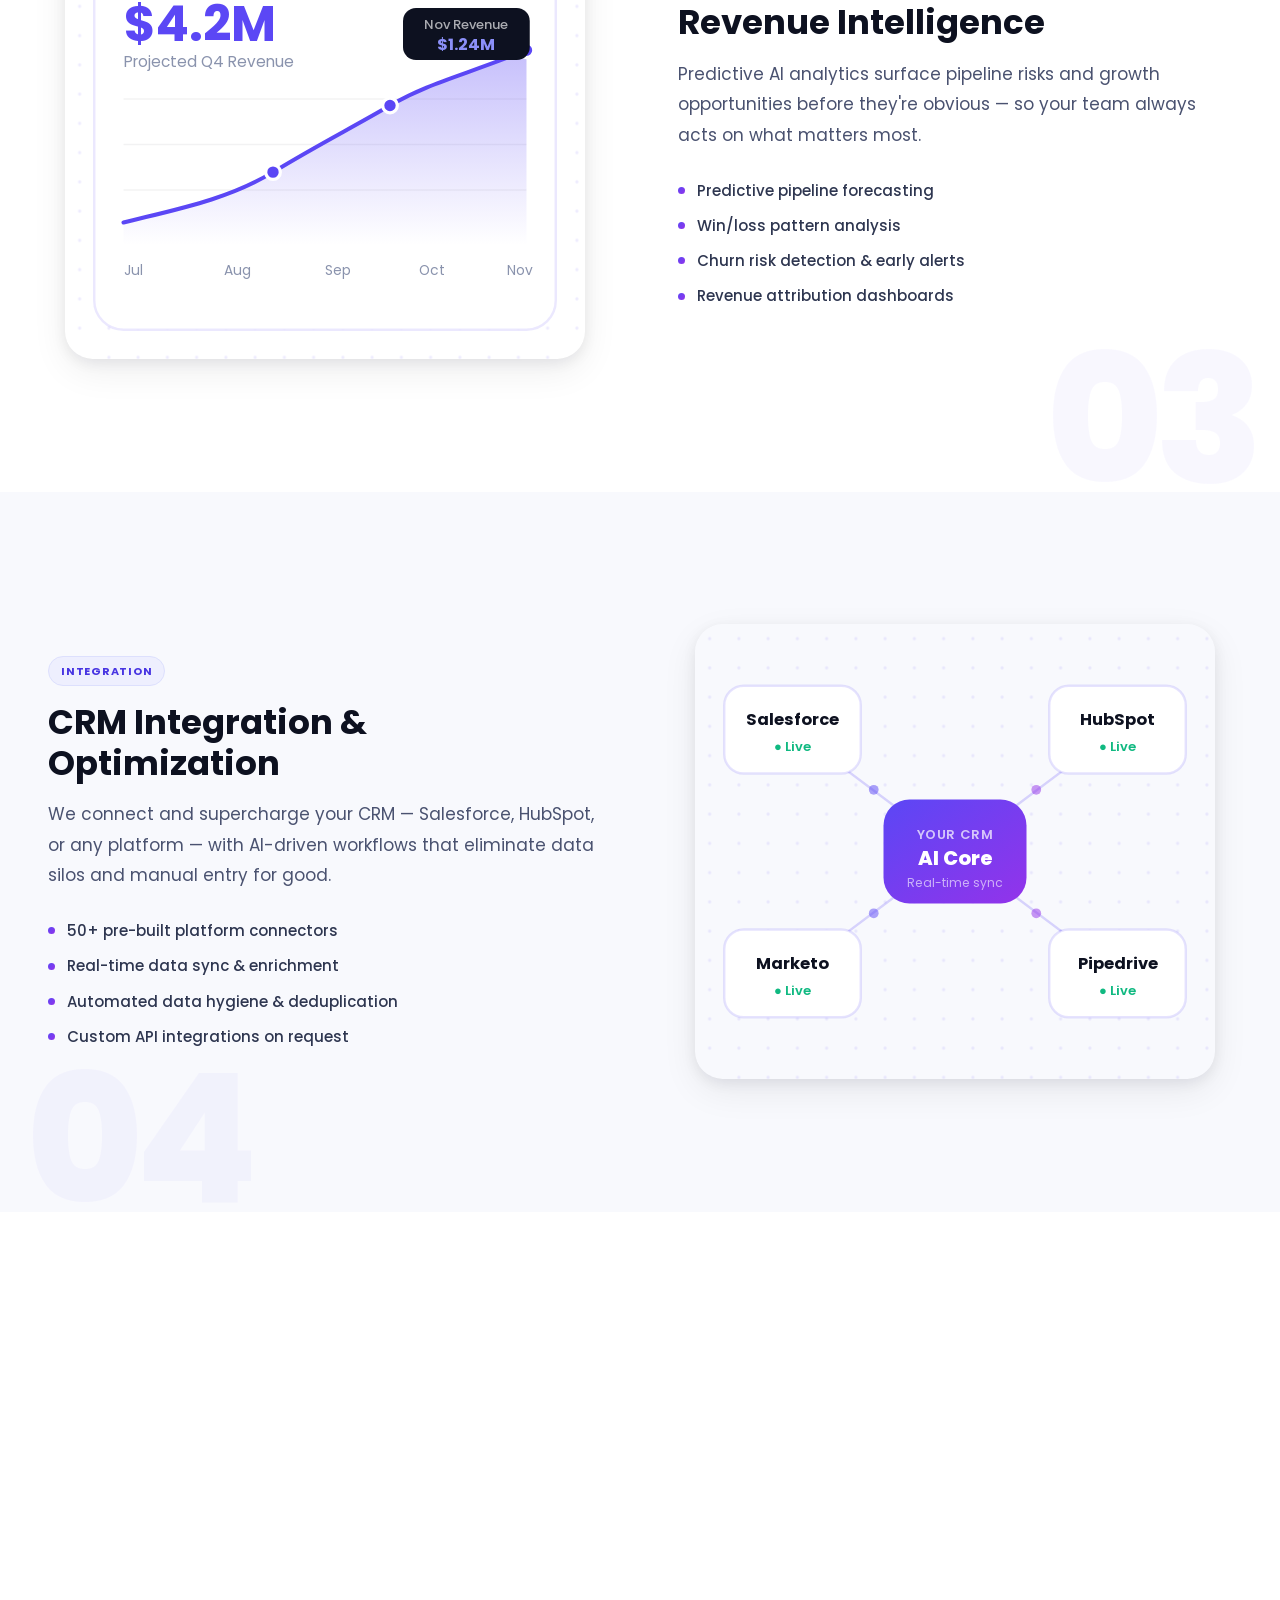
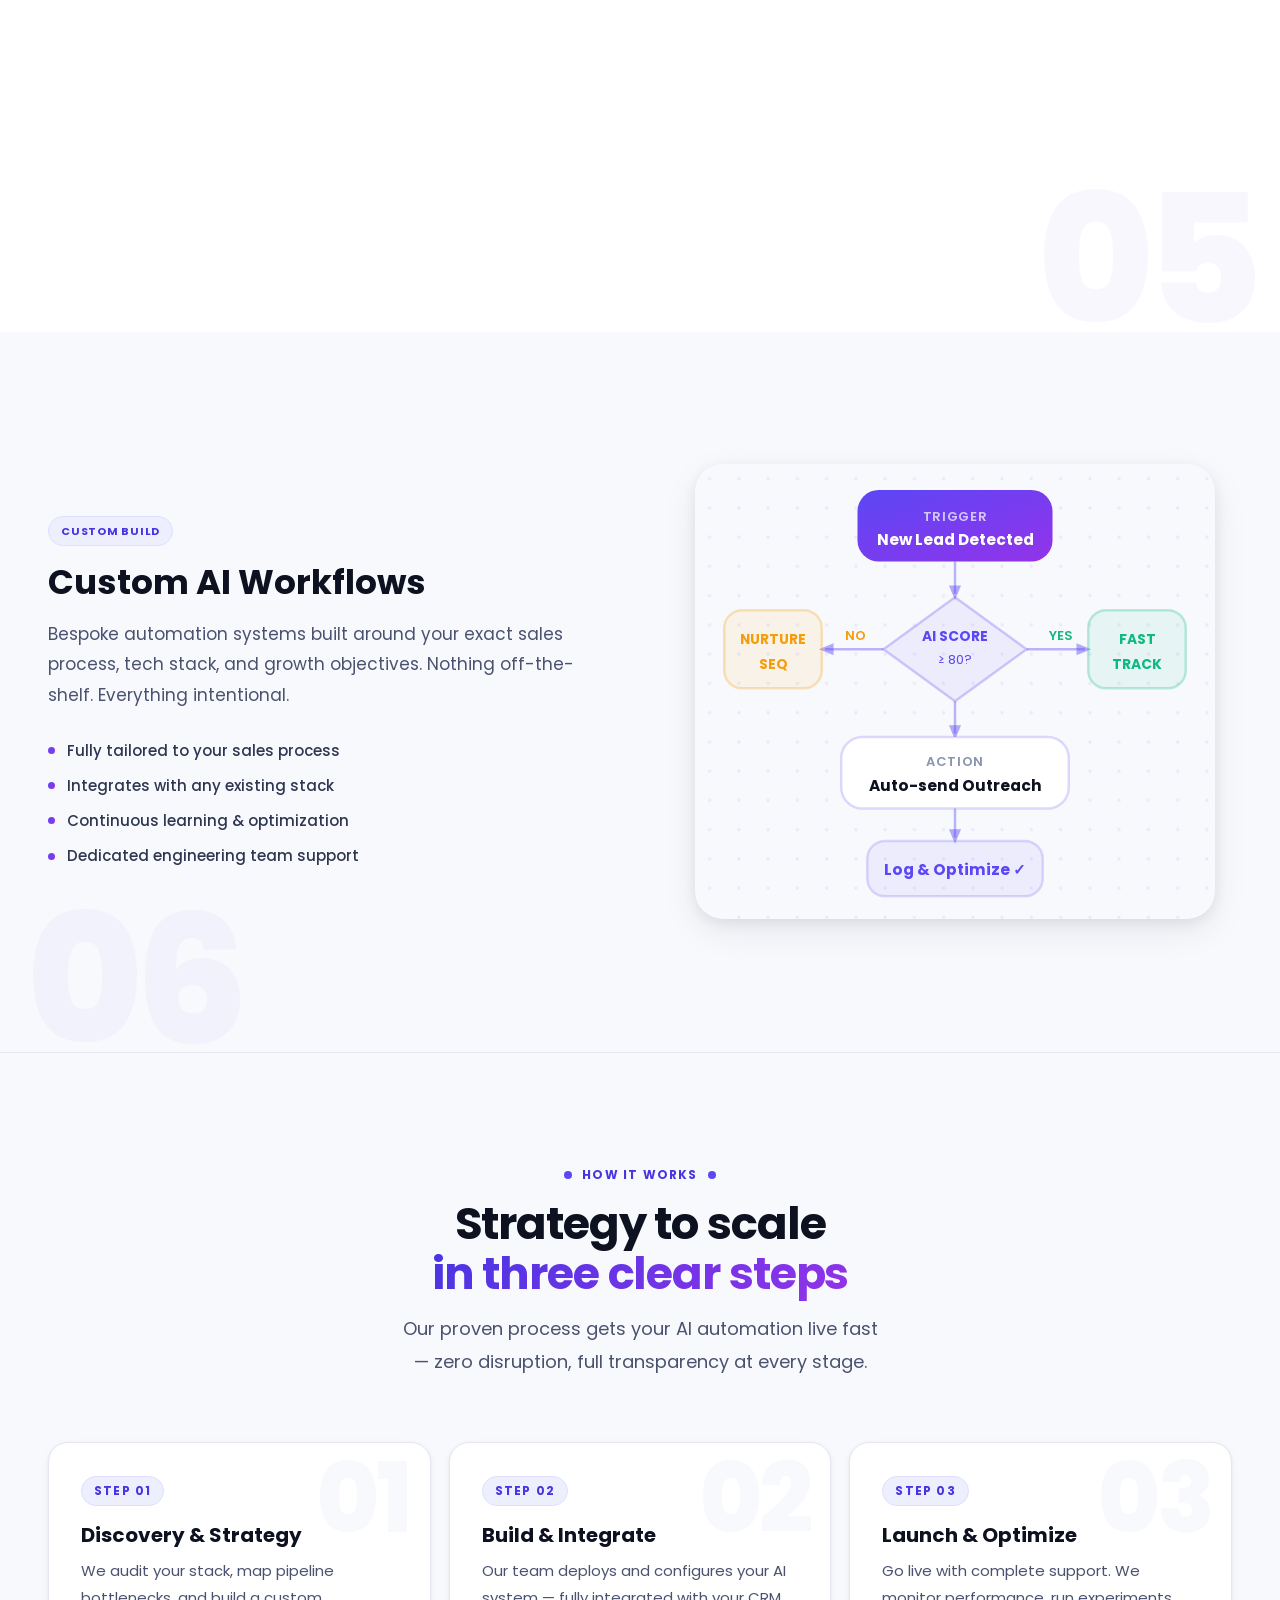
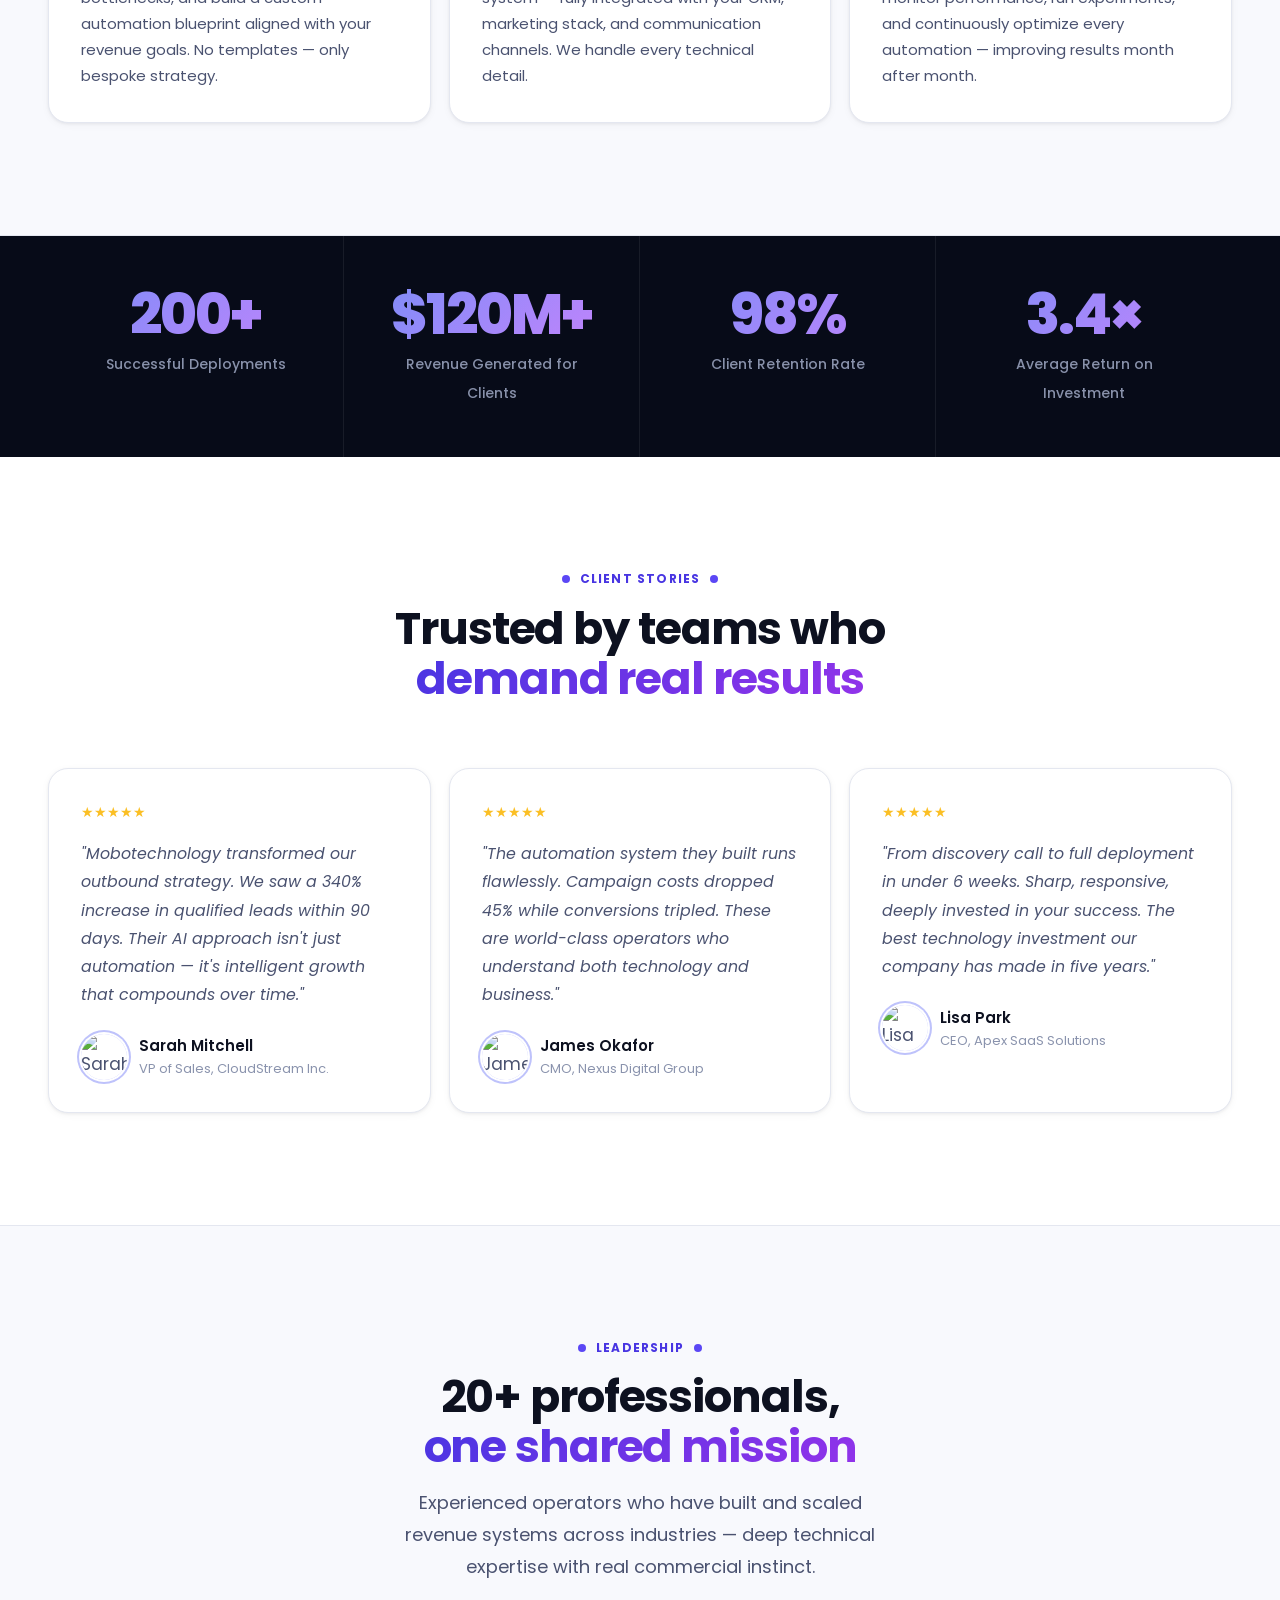
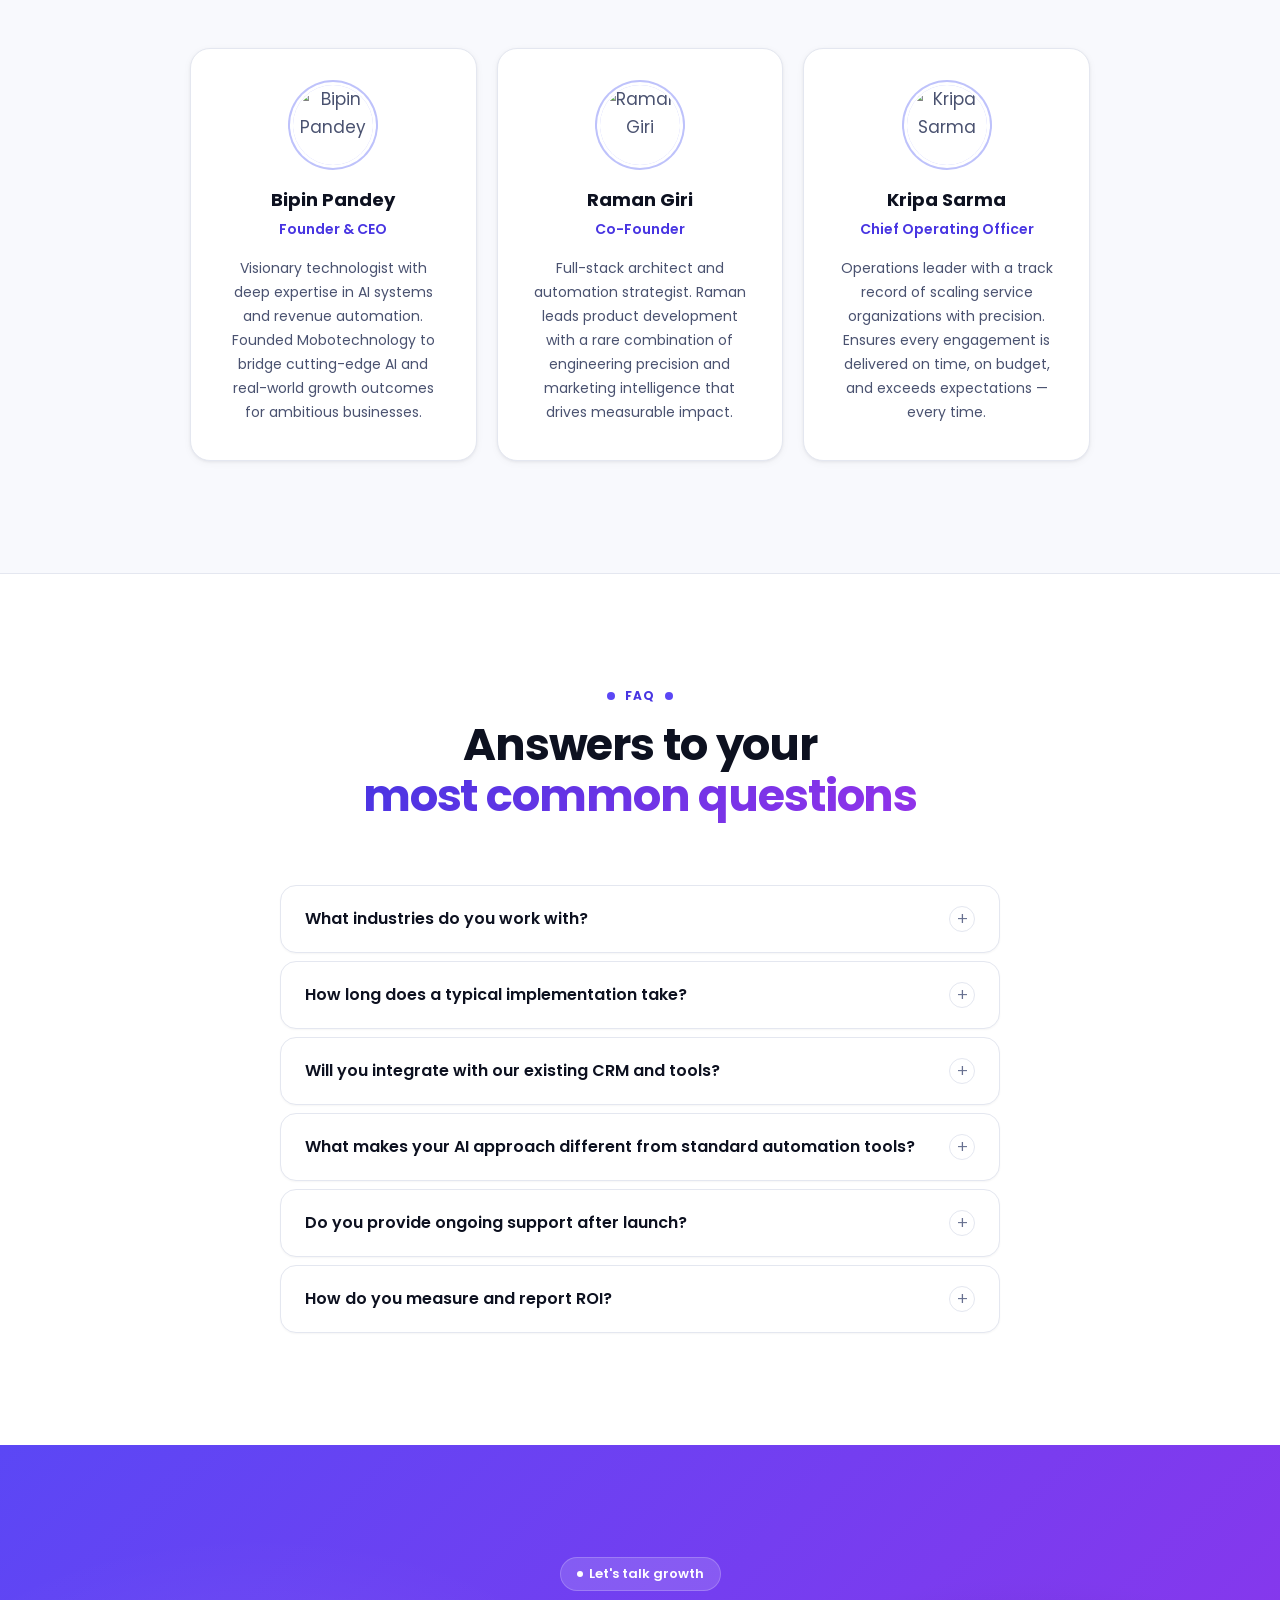
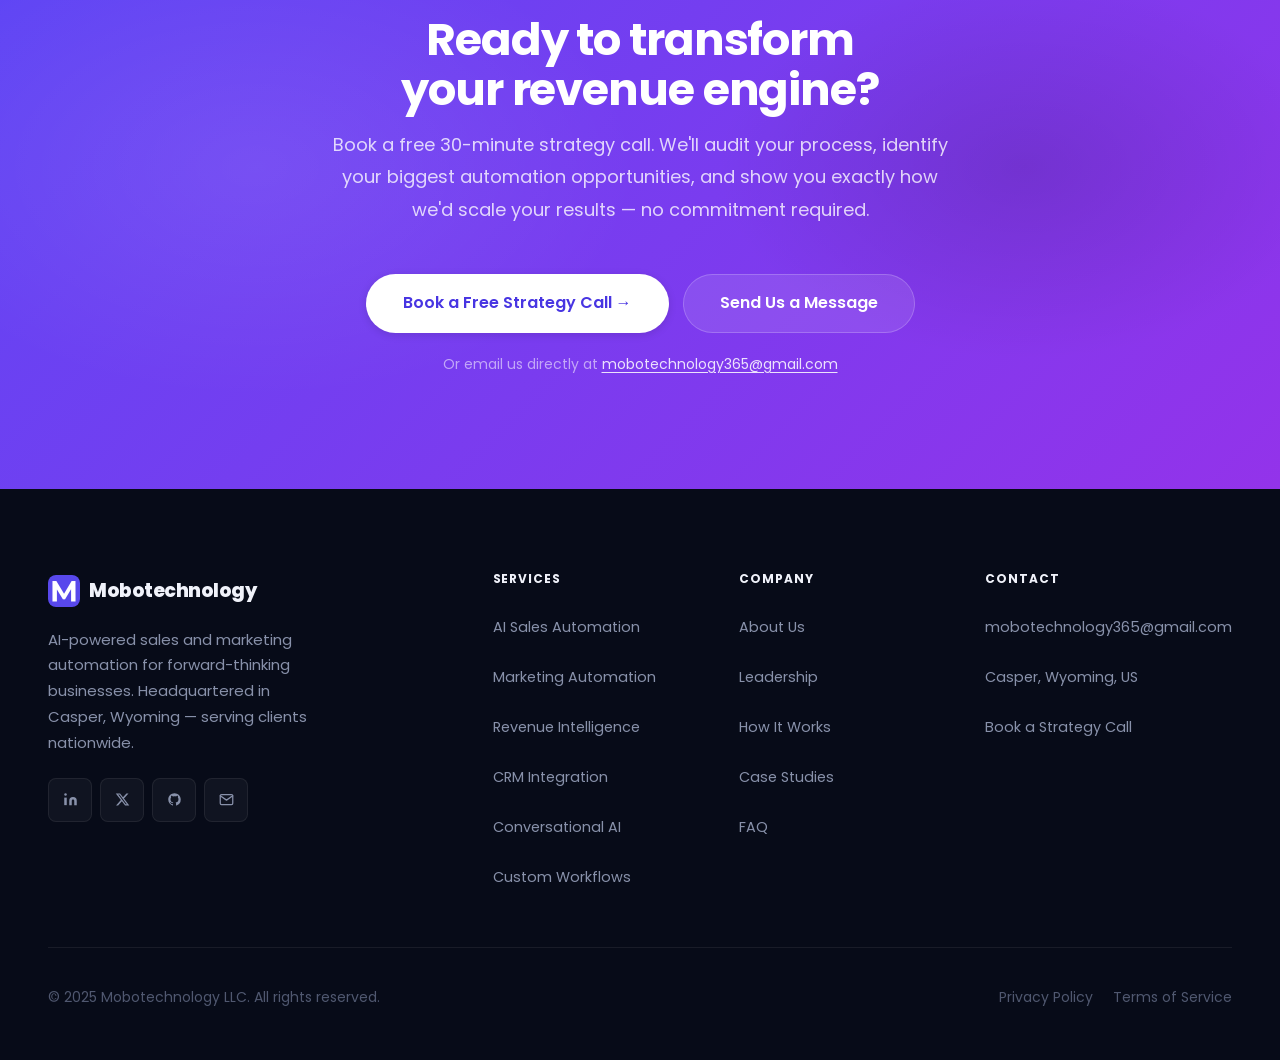
==== commit ebbdf449: "Redesign services as full-height scroll sections, South Asian team photos - Services section rebuilt" ====
--- a/index.html
+++ b/index.html
@@ -1471,19 +1471,19 @@
     <div class="team-wrap">
       <div class="team-grid">
         <article class="member fade-up">
-          <img class="member__av" src="https://i.pravatar.cc/100?img=59" alt="Bipin Pandey" width="80" height="80" loading="lazy" decoding="async">
+          <img class="member__av" src="https://randomuser.me/api/portraits/men/75.jpg" alt="Bipin Pandey" width="80" height="80" loading="lazy" decoding="async">
           <div class="member__name">Bipin Pandey</div>
           <div class="member__role">Founder & CEO</div>
           <p class="member__bio">Visionary technologist with deep expertise in AI systems and revenue automation. Founded Mobotechnology to bridge cutting-edge AI and real-world growth outcomes for ambitious businesses.</p>
         </article>
         <article class="member fade-up">
-          <img class="member__av" src="https://i.pravatar.cc/100?img=68" alt="Raman Giri" width="80" height="80" loading="lazy" decoding="async">
+          <img class="member__av" src="https://randomuser.me/api/portraits/men/83.jpg" alt="Raman Giri" width="80" height="80" loading="lazy" decoding="async">
           <div class="member__name">Raman Giri</div>
           <div class="member__role">Co-Founder</div>
           <p class="member__bio">Full-stack architect and automation strategist. Raman leads product development with a rare combination of engineering precision and marketing intelligence that drives measurable impact.</p>
         </article>
         <article class="member fade-up">
-          <img class="member__av" src="https://i.pravatar.cc/100?img=47" alt="Kripa Sarma" width="80" height="80" loading="lazy" decoding="async">
+          <img class="member__av" src="https://randomuser.me/api/portraits/women/44.jpg" alt="Kripa Sarma" width="80" height="80" loading="lazy" decoding="async">
           <div class="member__name">Kripa Sarma</div>
           <div class="member__role">Chief Operating Officer</div>
           <p class="member__bio">Operations leader with a track record of scaling service organizations with precision. Ensures every engagement is delivered on time, on budget, and exceeds expectations — every time.</p>
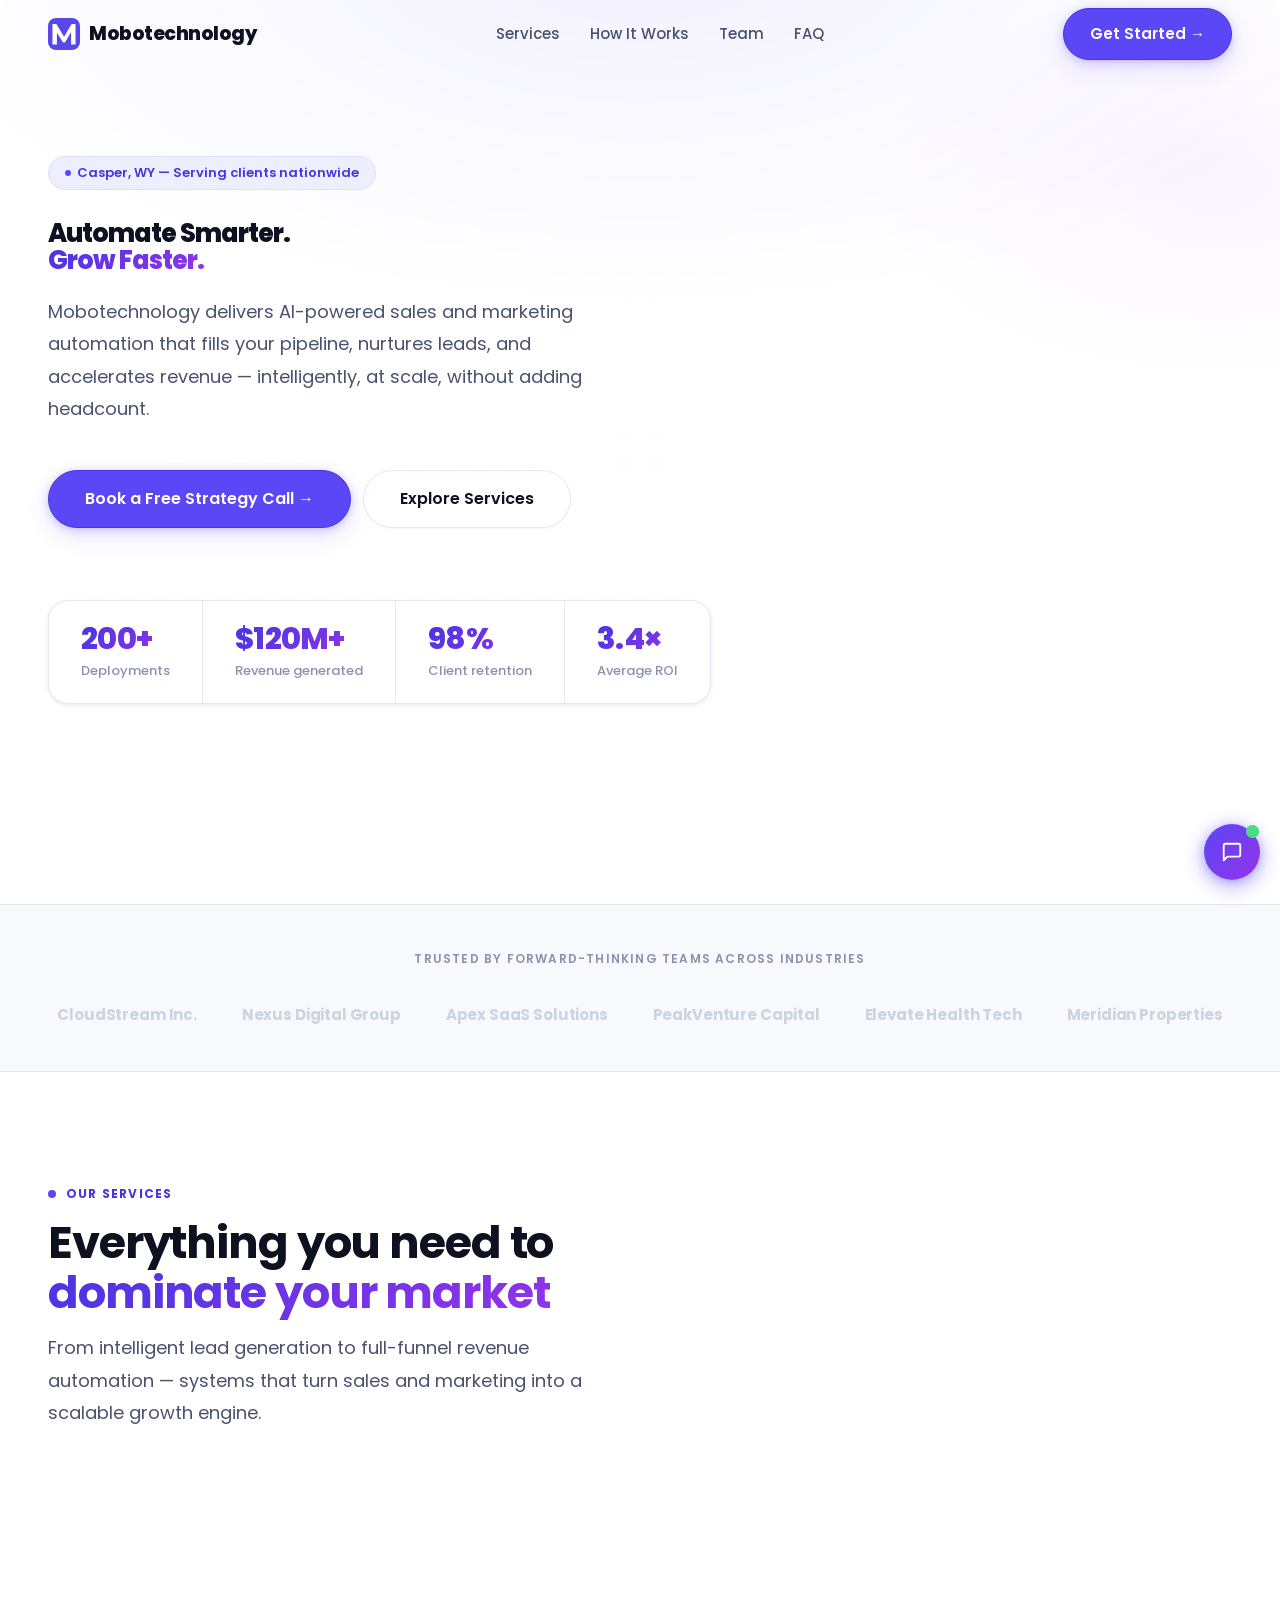
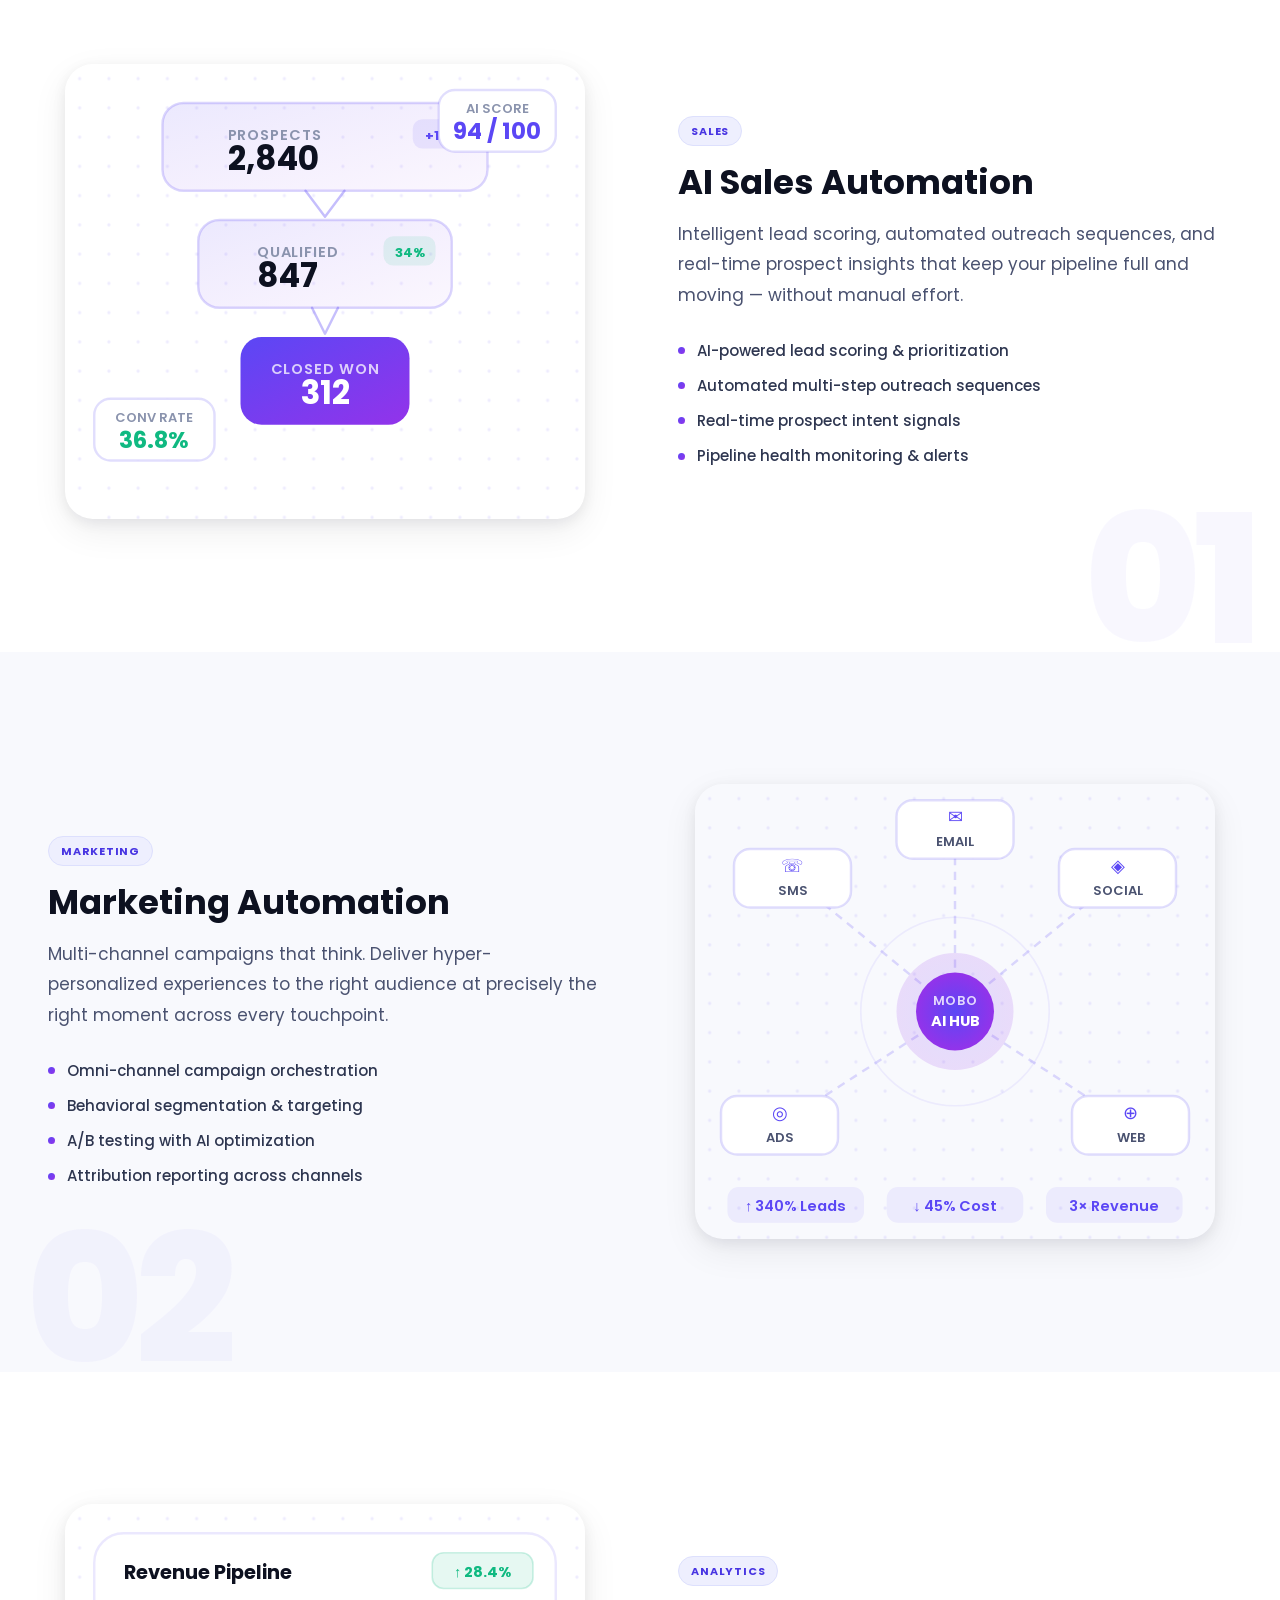
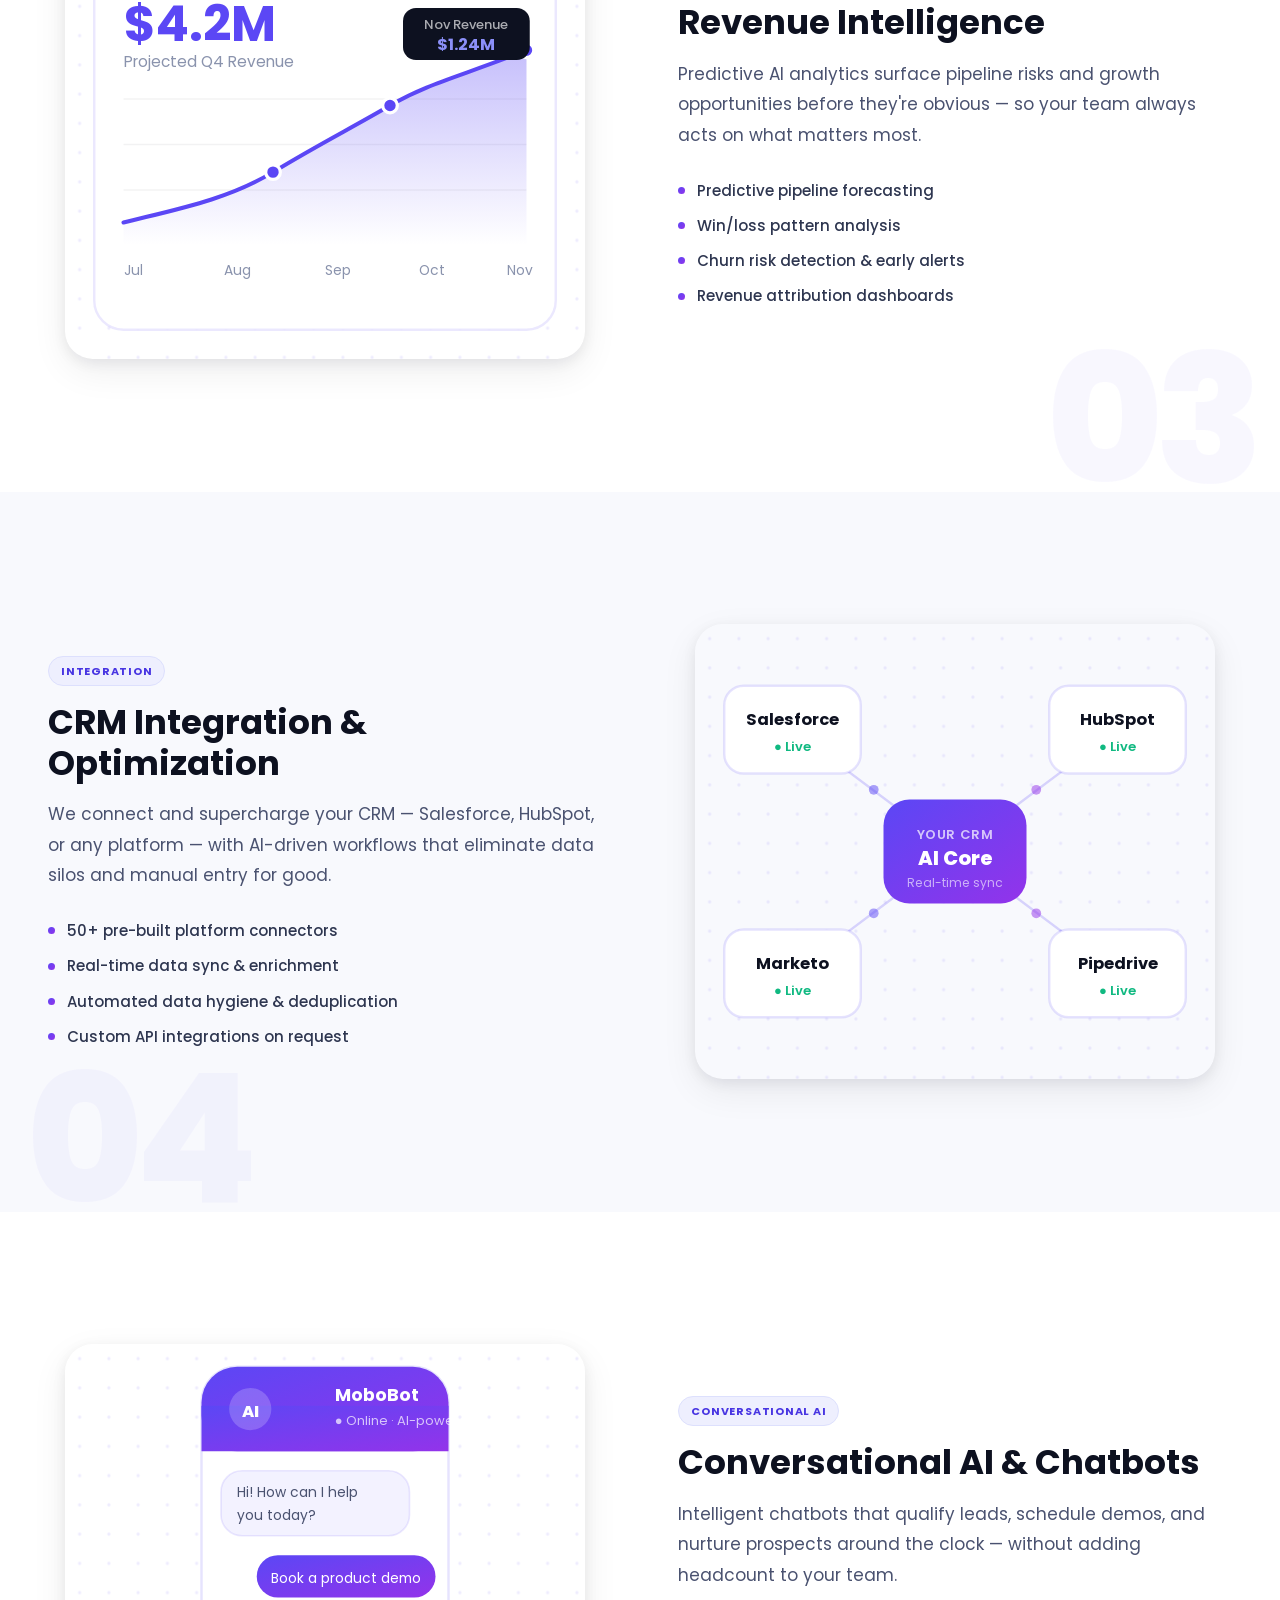
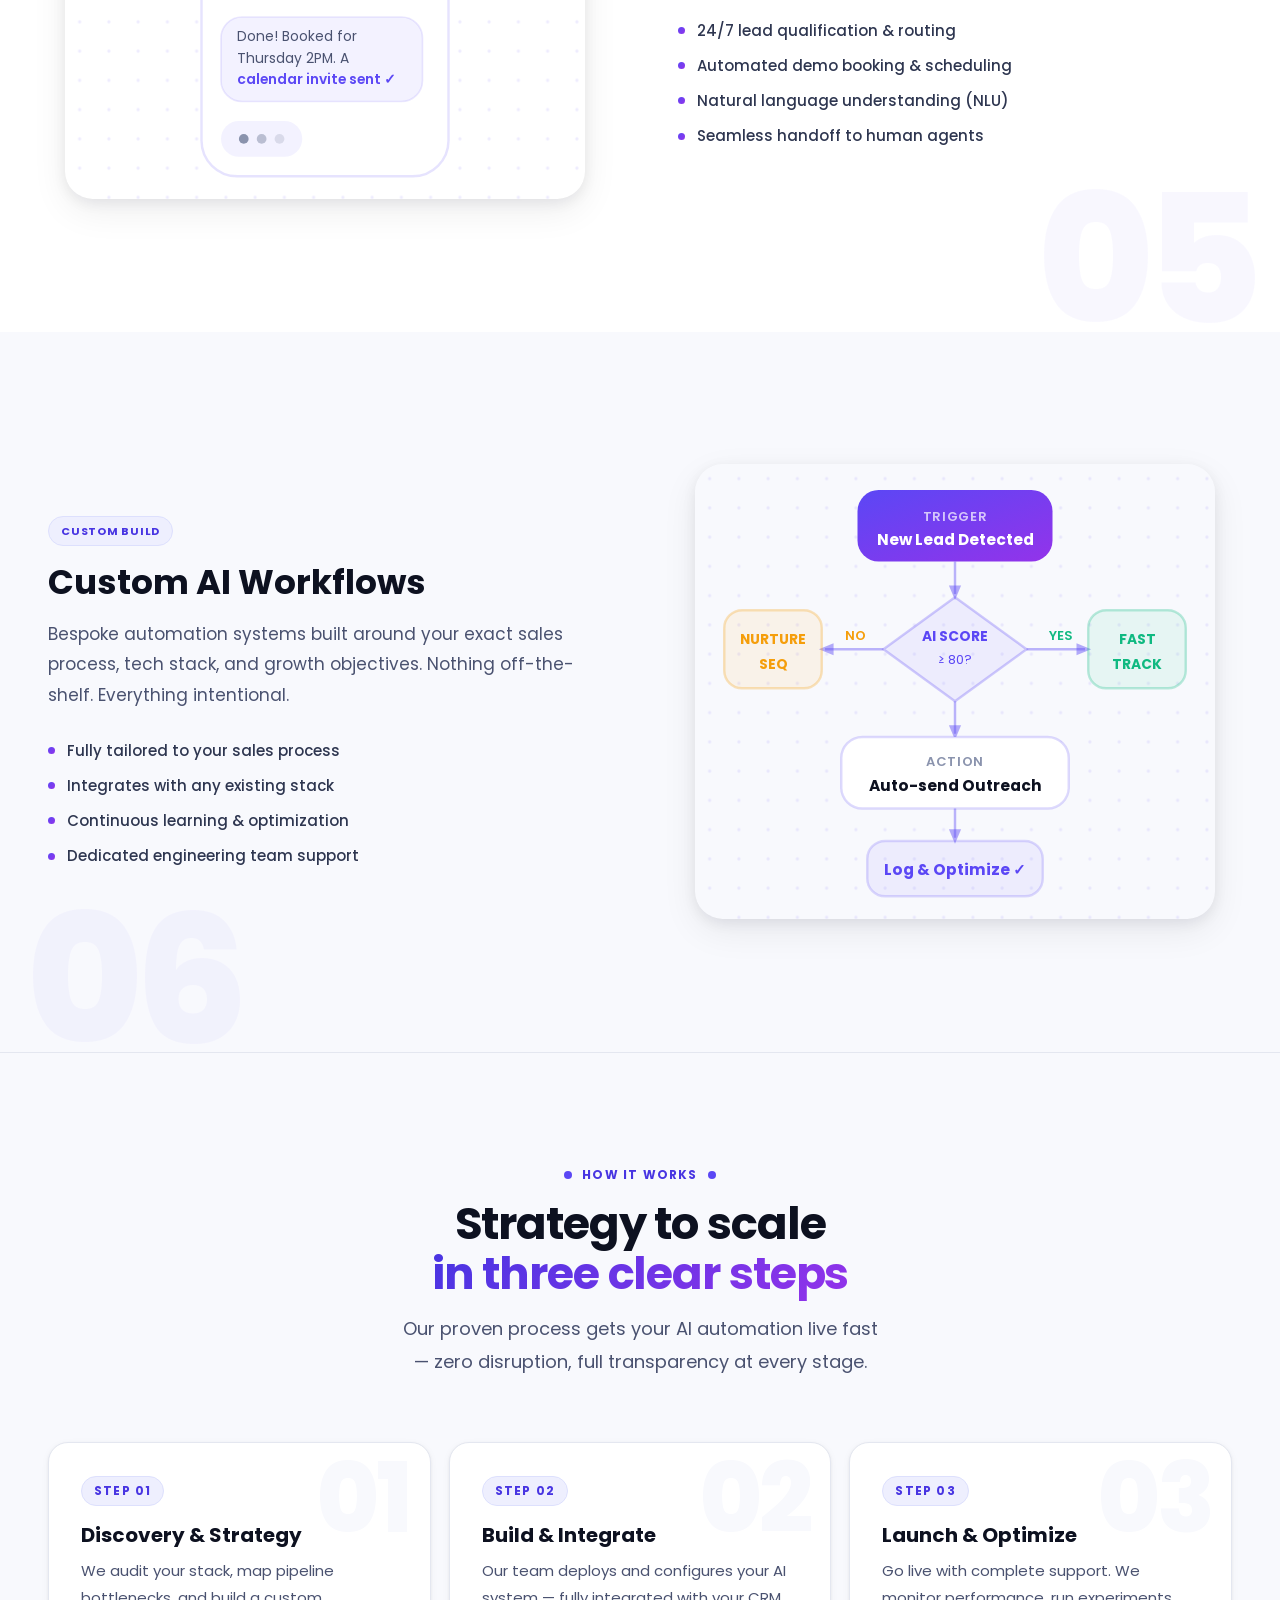
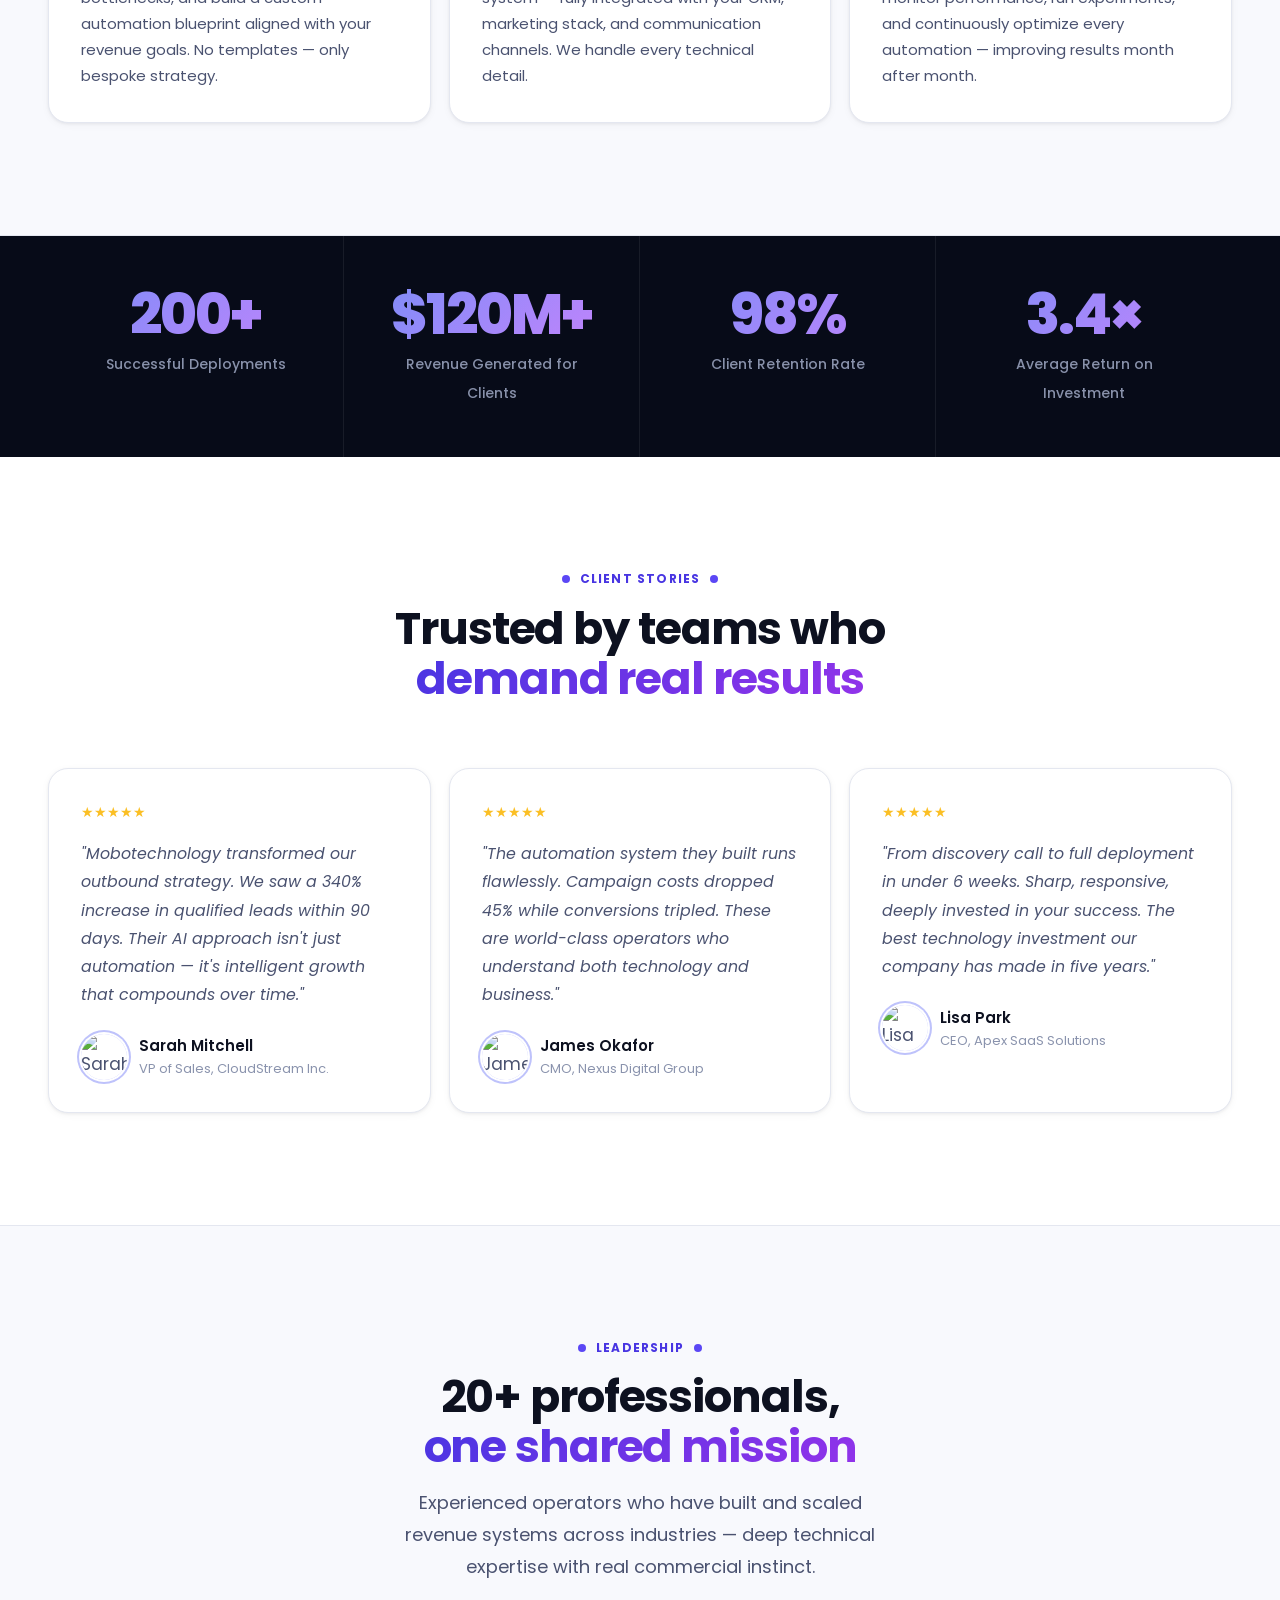
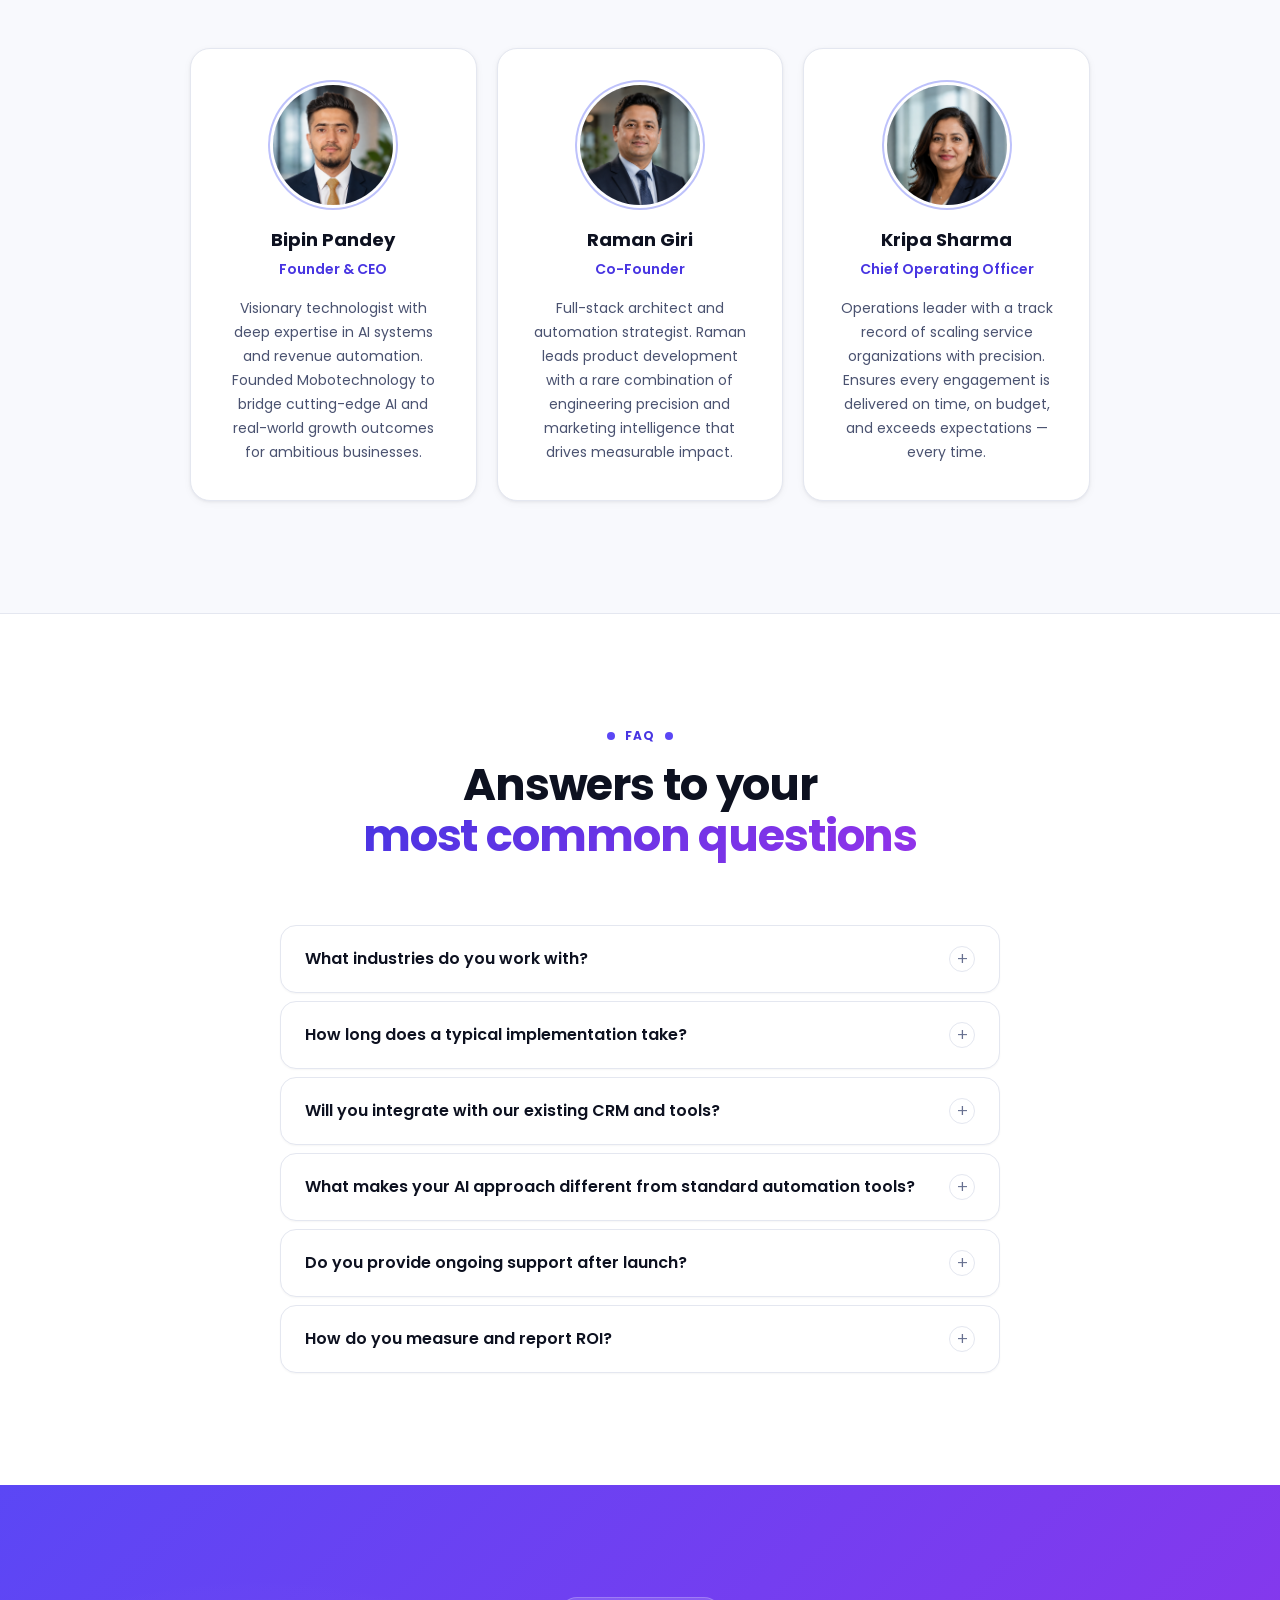
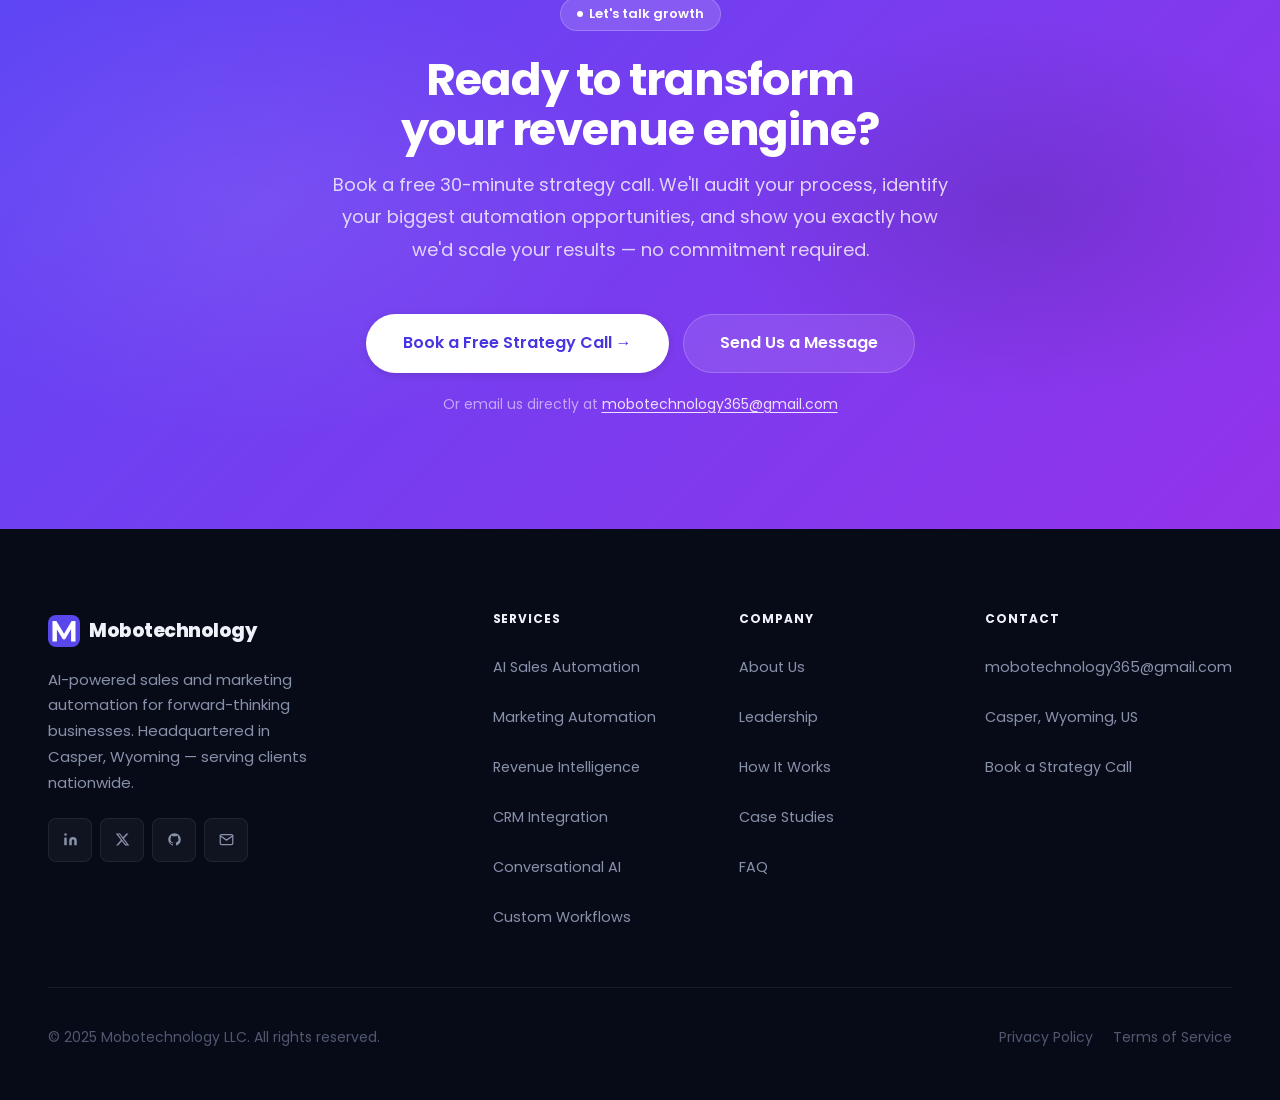
==== commit 7a8fcbbd: "Add real founder photos and fix Kripa Sharma name spelling Replaces placeholder randomuser.me avatar" ====
--- a/index.html
+++ b/index.html
@@ -618,9 +618,9 @@
   .member:hover{border-color:var(--b200);box-shadow:var(--sh3);transform:translateY(-4px);}
 }
 .member__av{
-  width:80px;height:80px;border-radius:50%;
+  width:120px;height:120px;border-radius:50%;
   margin:0 auto 1.25rem;
-  object-fit:cover;
+  object-fit:cover;object-position:top center;
   display:block;
   position:relative;
   box-shadow:0 0 0 3px var(--white),0 0 0 5px var(--b200);
@@ -1471,20 +1471,20 @@
     <div class="team-wrap">
       <div class="team-grid">
         <article class="member fade-up">
-          <img class="member__av" src="https://randomuser.me/api/portraits/men/75.jpg" alt="Bipin Pandey" width="80" height="80" loading="lazy" decoding="async">
+          <img class="member__av" src="./images/bipin.png" alt="Bipin Pandey" width="120" height="120" loading="lazy" decoding="async">
           <div class="member__name">Bipin Pandey</div>
           <div class="member__role">Founder & CEO</div>
           <p class="member__bio">Visionary technologist with deep expertise in AI systems and revenue automation. Founded Mobotechnology to bridge cutting-edge AI and real-world growth outcomes for ambitious businesses.</p>
         </article>
         <article class="member fade-up">
-          <img class="member__av" src="https://randomuser.me/api/portraits/men/83.jpg" alt="Raman Giri" width="80" height="80" loading="lazy" decoding="async">
+          <img class="member__av" src="./images/raman.png" alt="Raman Giri" width="120" height="120" loading="lazy" decoding="async">
           <div class="member__name">Raman Giri</div>
           <div class="member__role">Co-Founder</div>
           <p class="member__bio">Full-stack architect and automation strategist. Raman leads product development with a rare combination of engineering precision and marketing intelligence that drives measurable impact.</p>
         </article>
         <article class="member fade-up">
-          <img class="member__av" src="https://randomuser.me/api/portraits/women/44.jpg" alt="Kripa Sarma" width="80" height="80" loading="lazy" decoding="async">
-          <div class="member__name">Kripa Sarma</div>
+          <img class="member__av" src="./images/kripa.png" alt="Kripa Sharma" width="120" height="120" loading="lazy" decoding="async">
+          <div class="member__name">Kripa Sharma</div>
           <div class="member__role">Chief Operating Officer</div>
           <p class="member__bio">Operations leader with a track record of scaling service organizations with precision. Ensures every engagement is delivered on time, on budget, and exceeds expectations — every time.</p>
         </article>
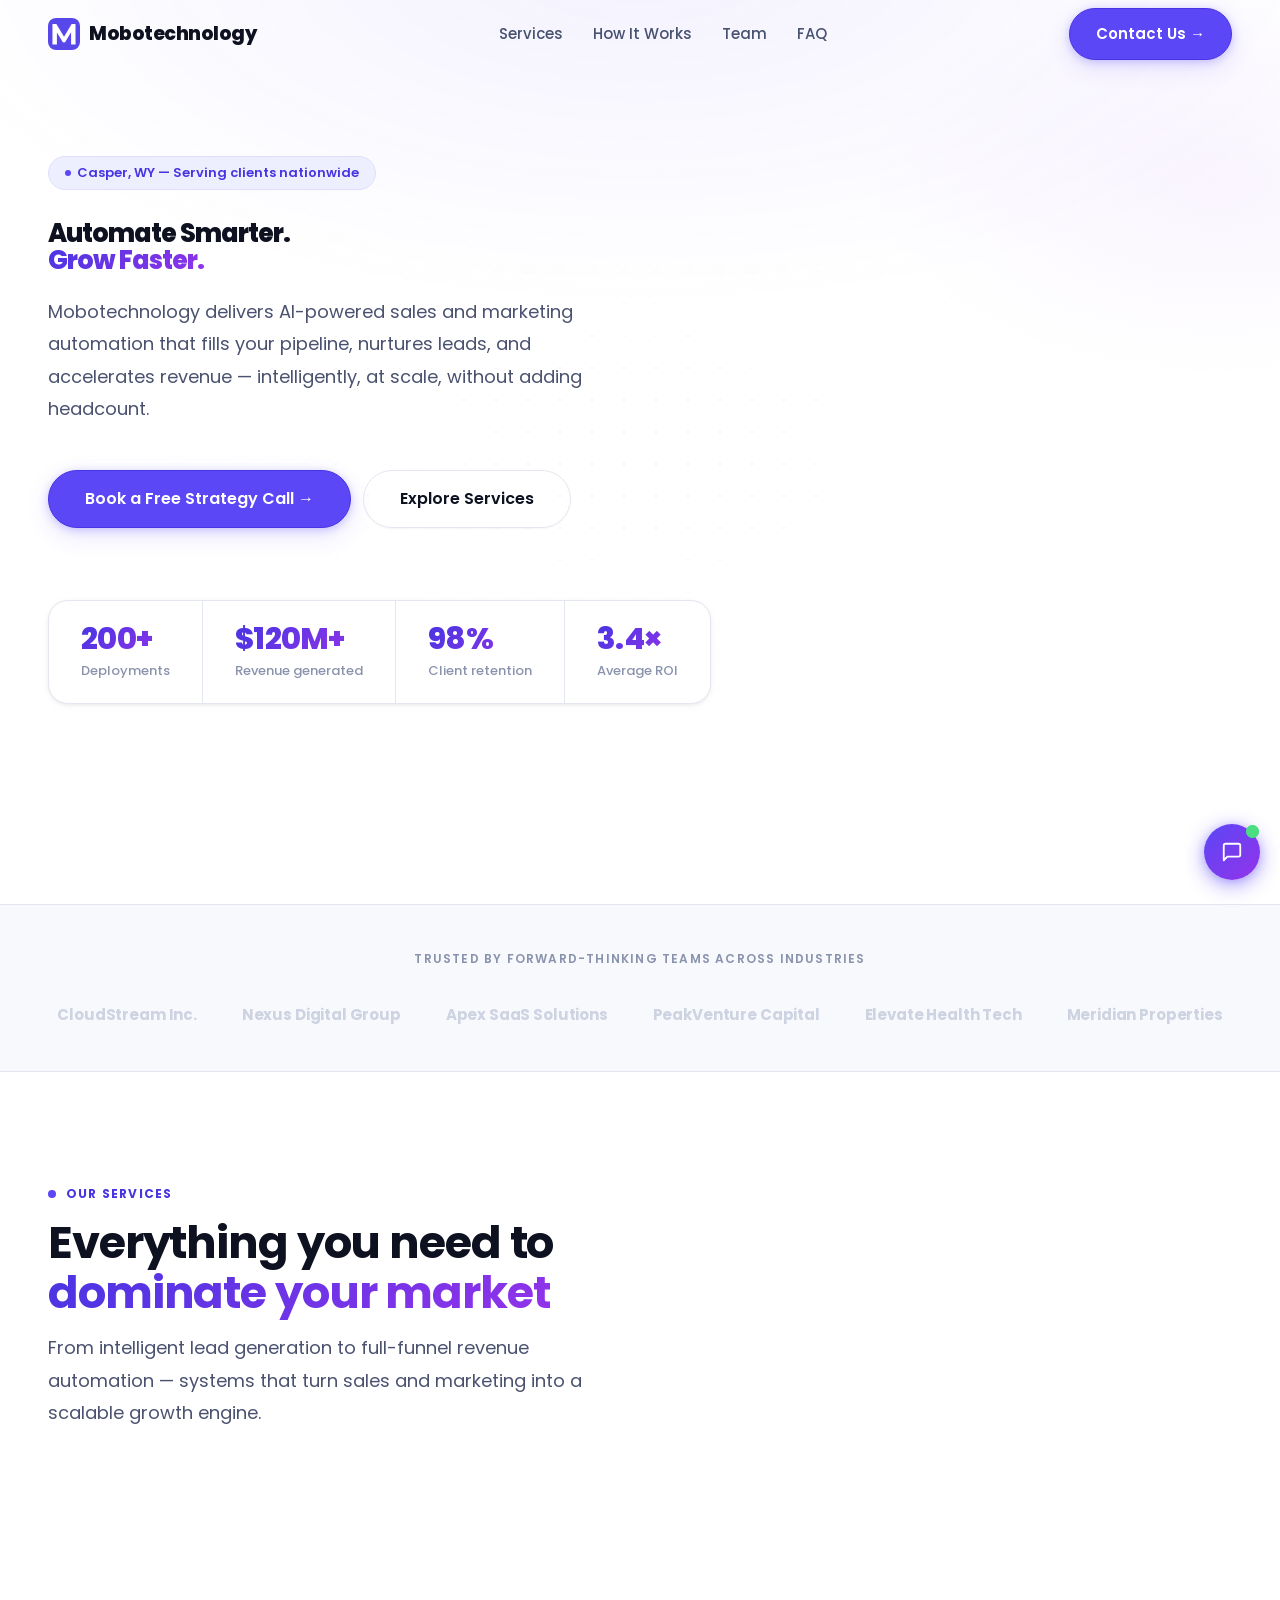
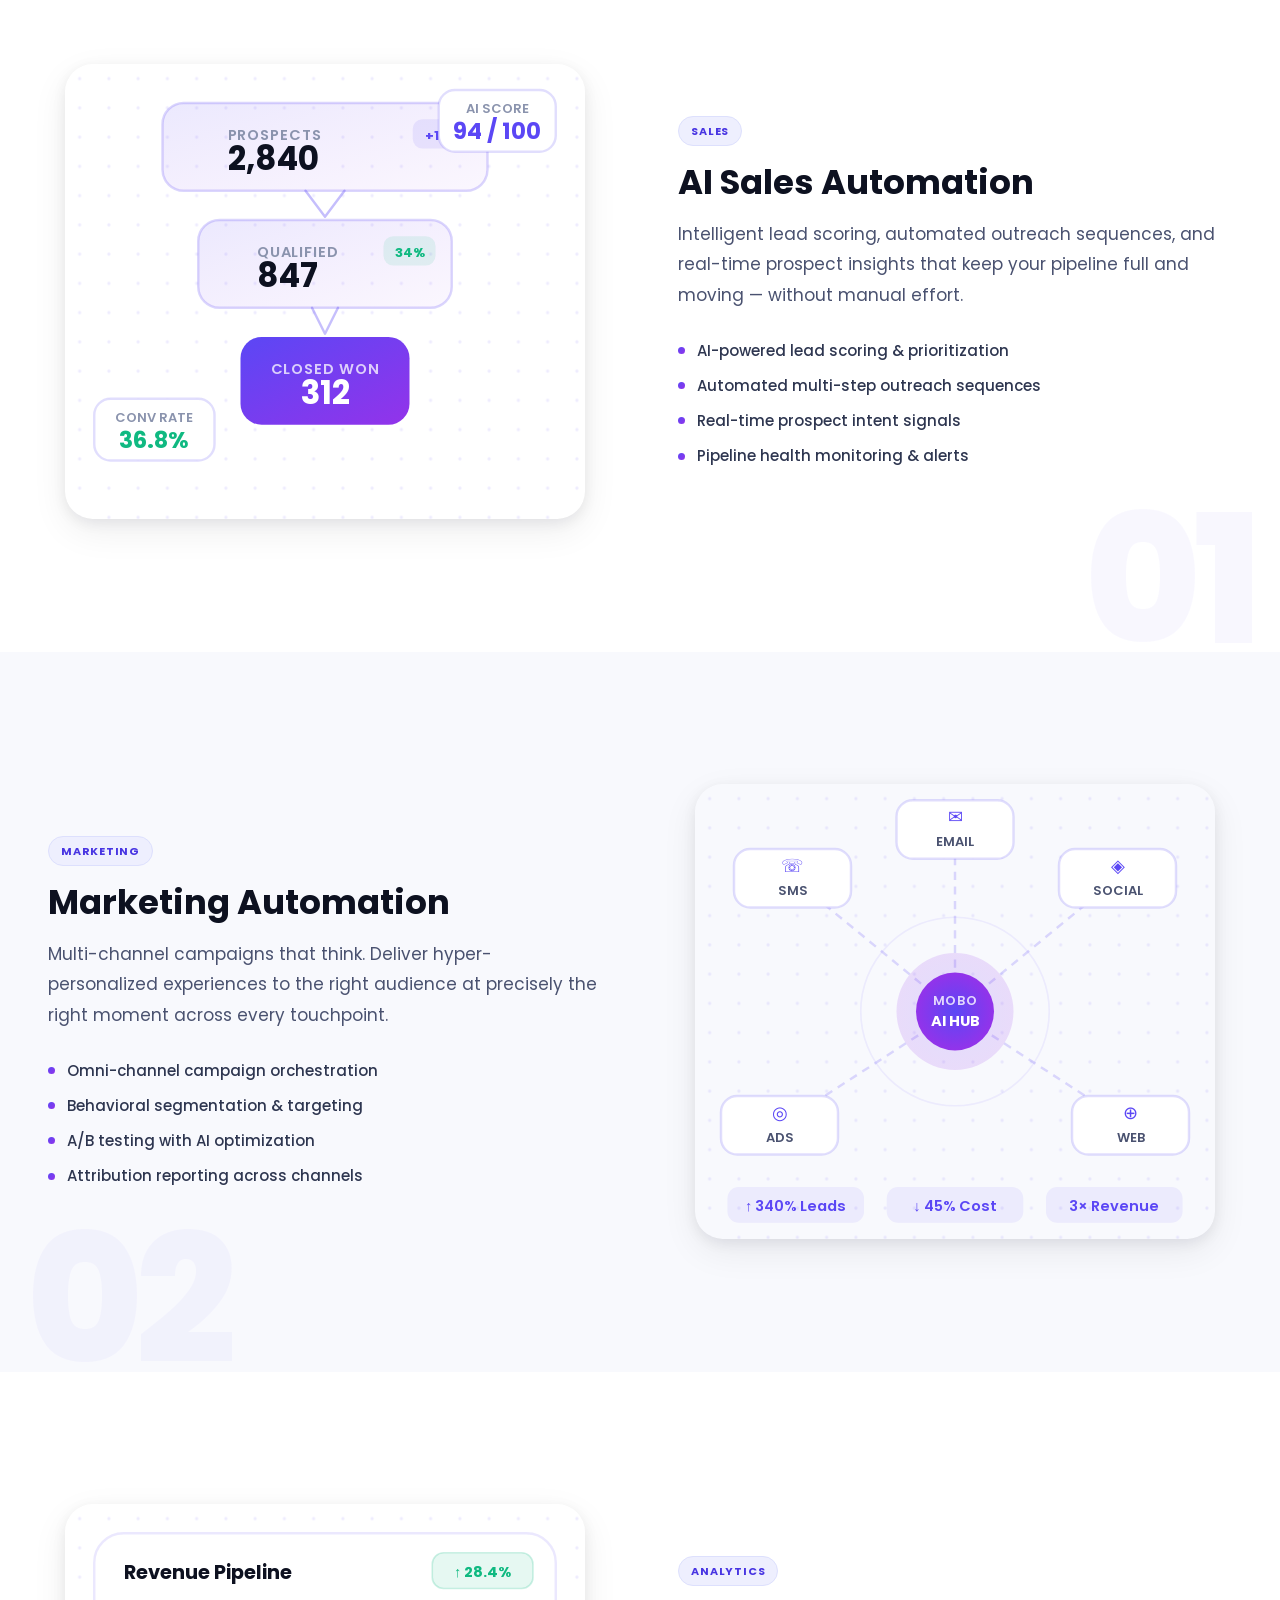
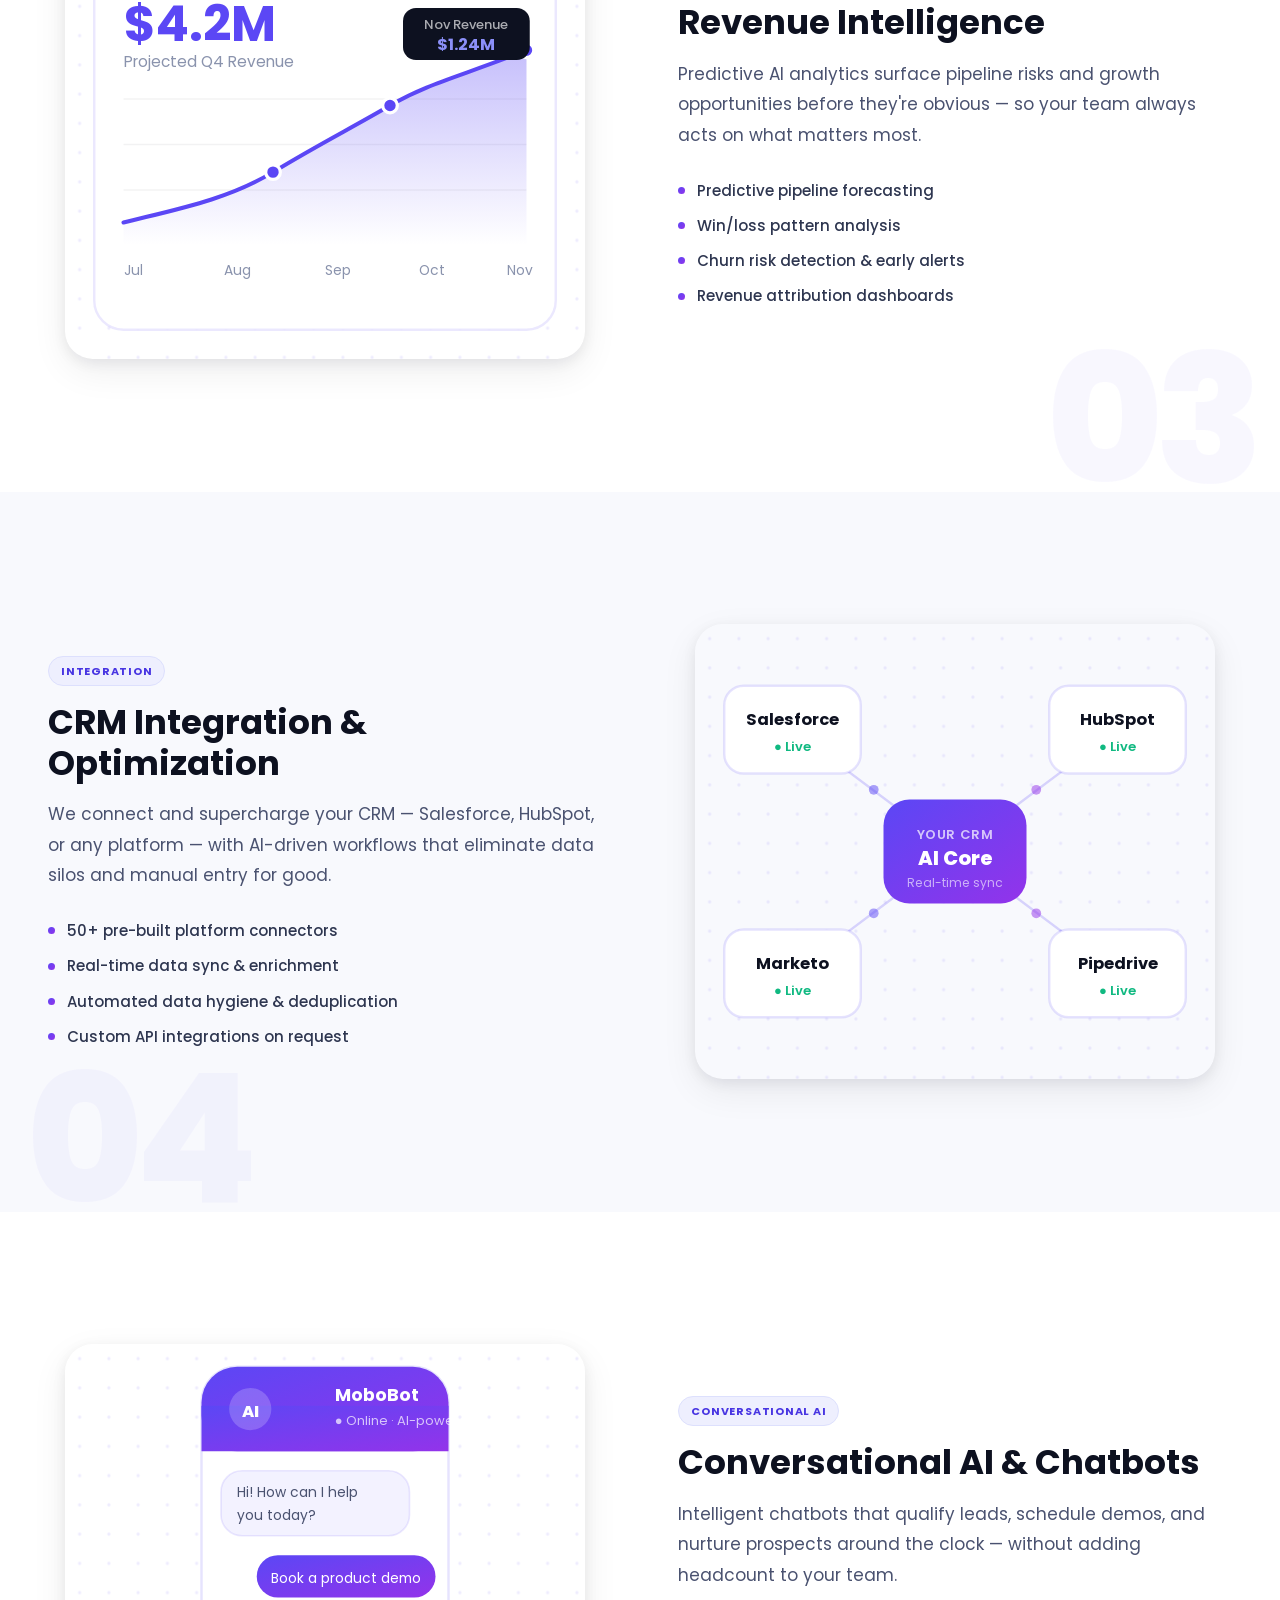
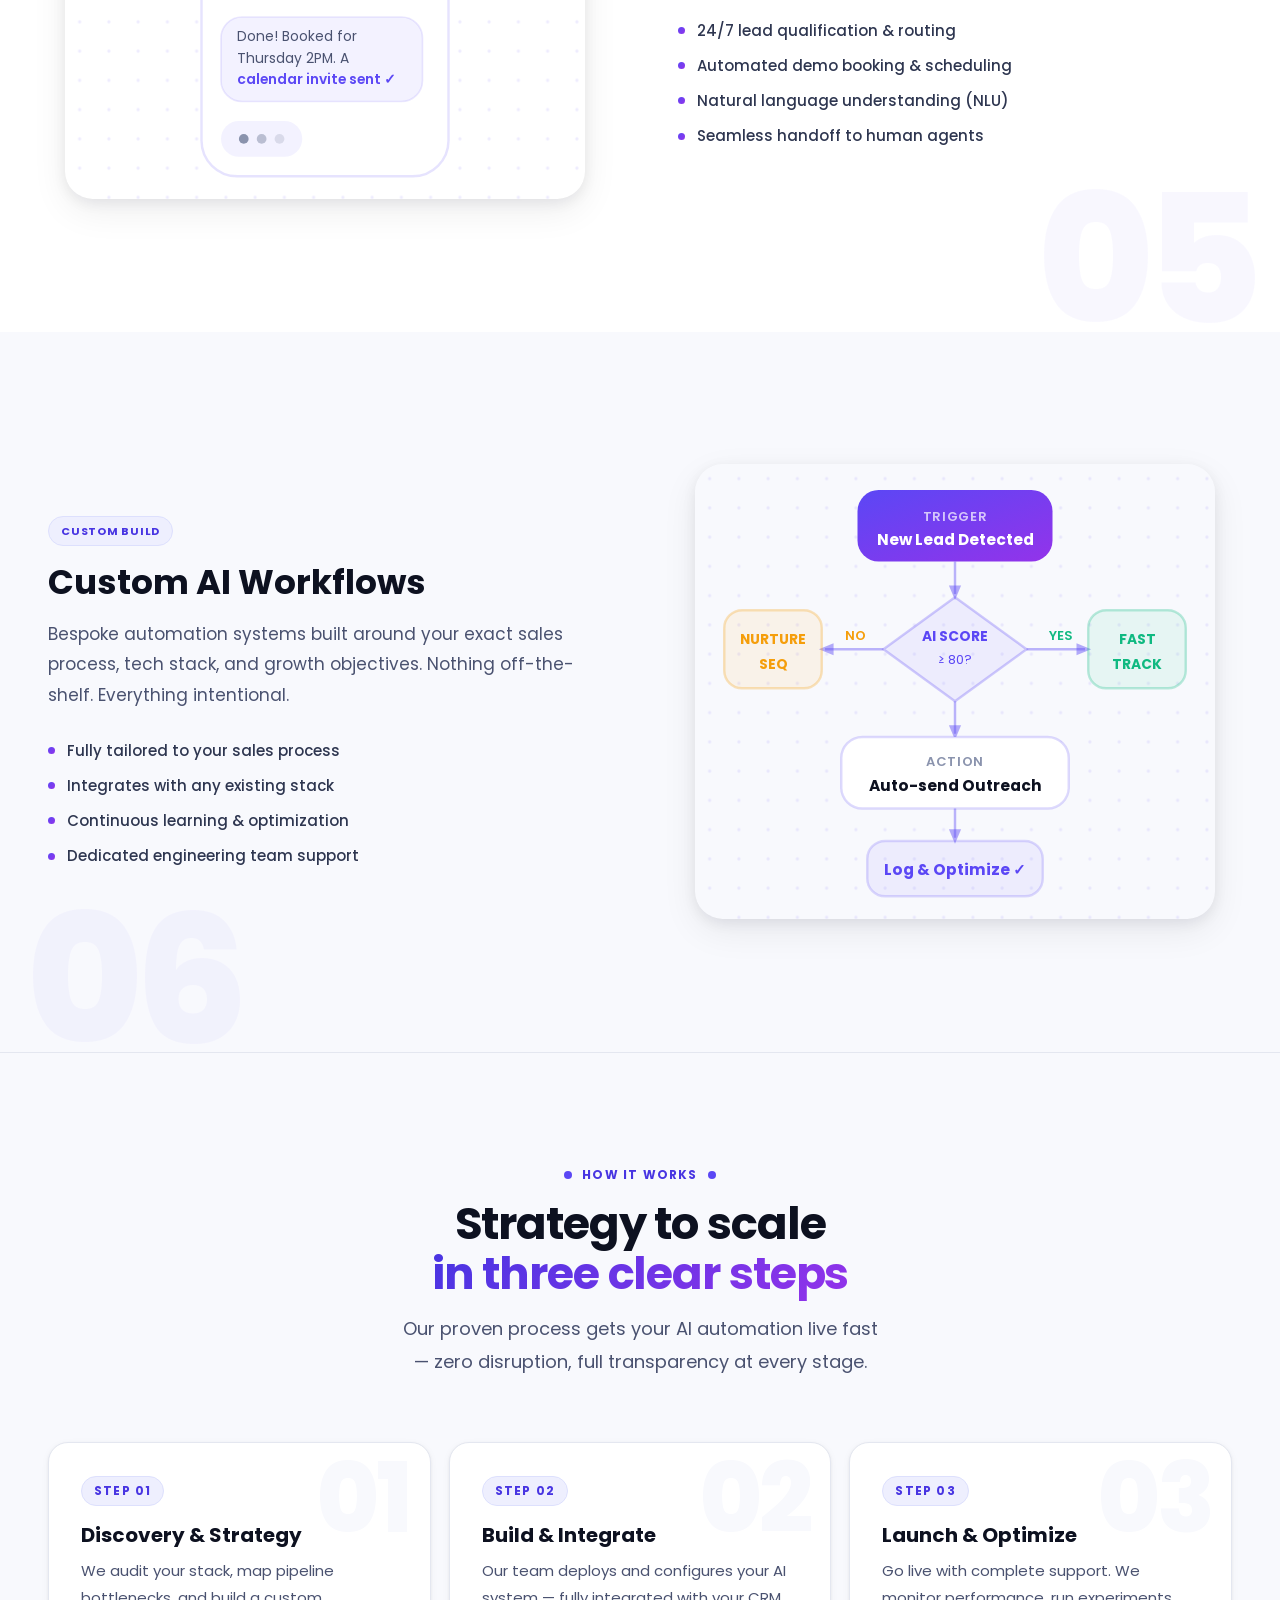
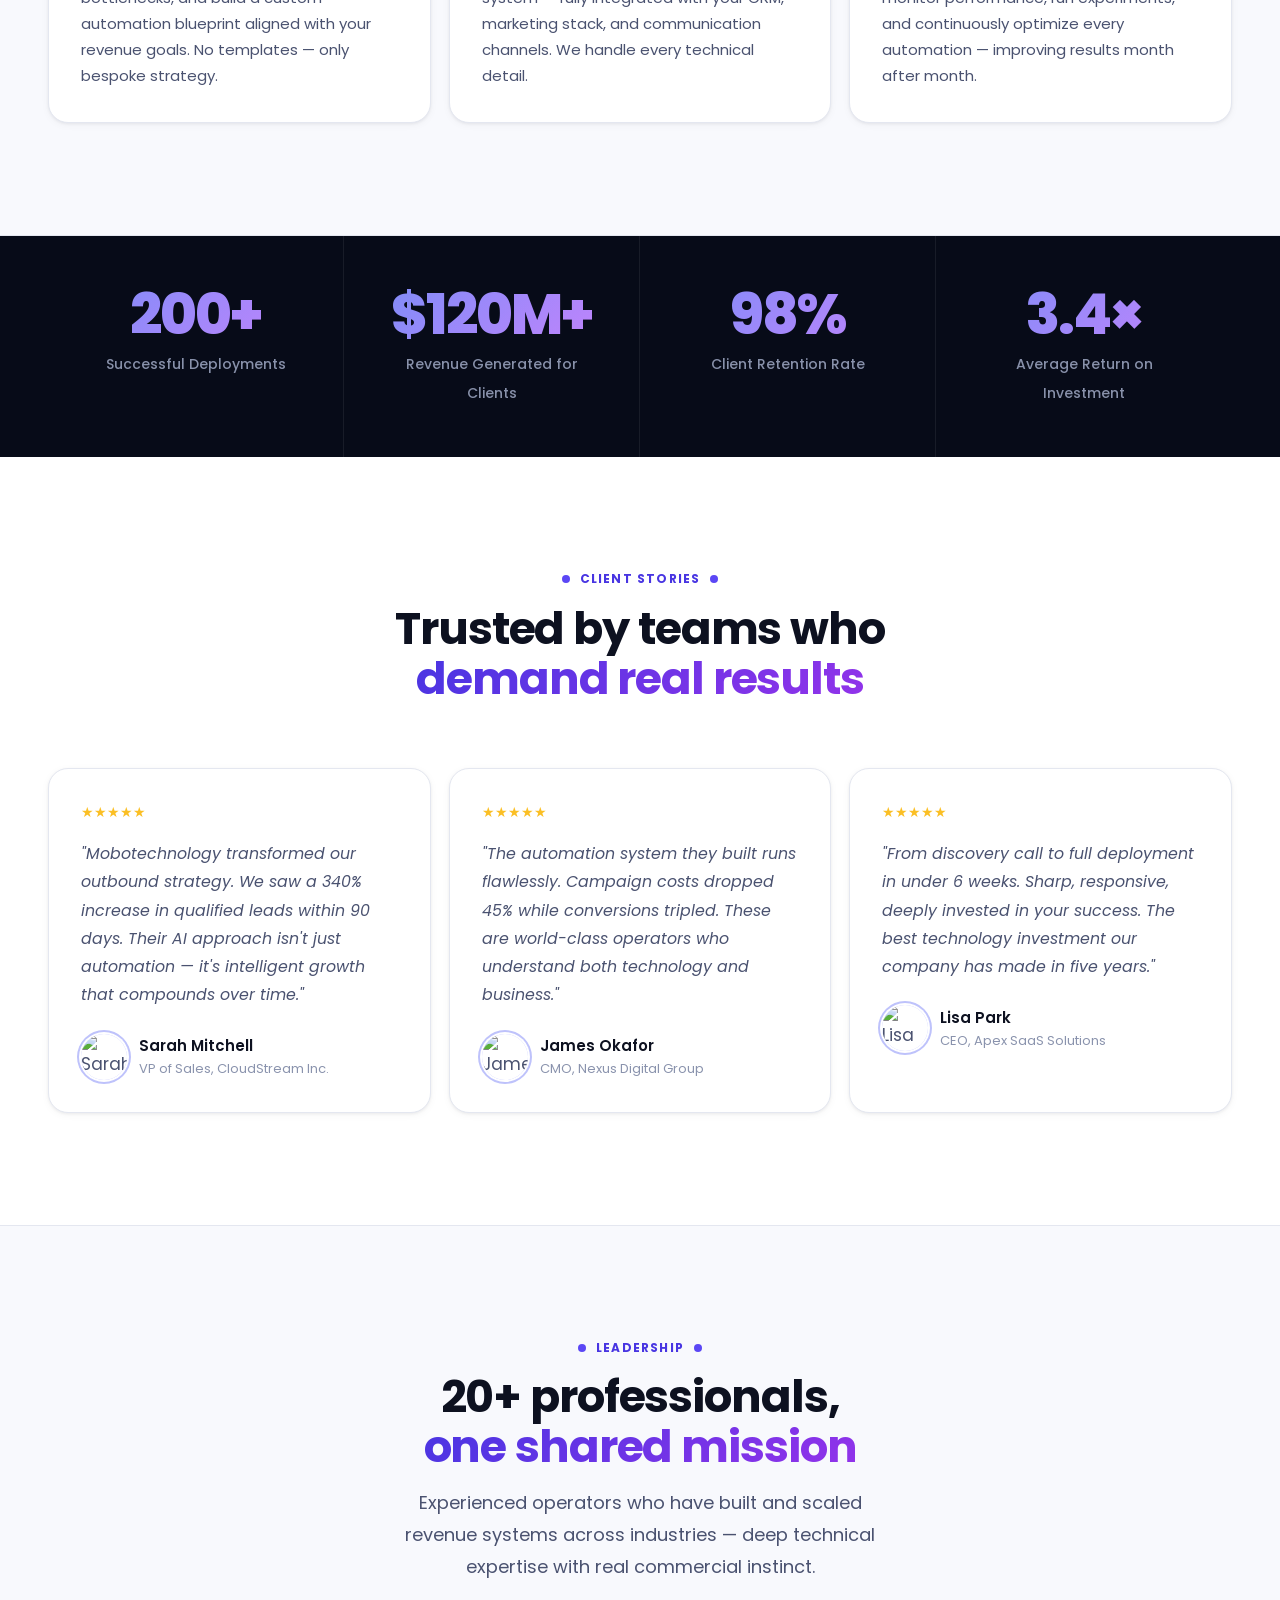
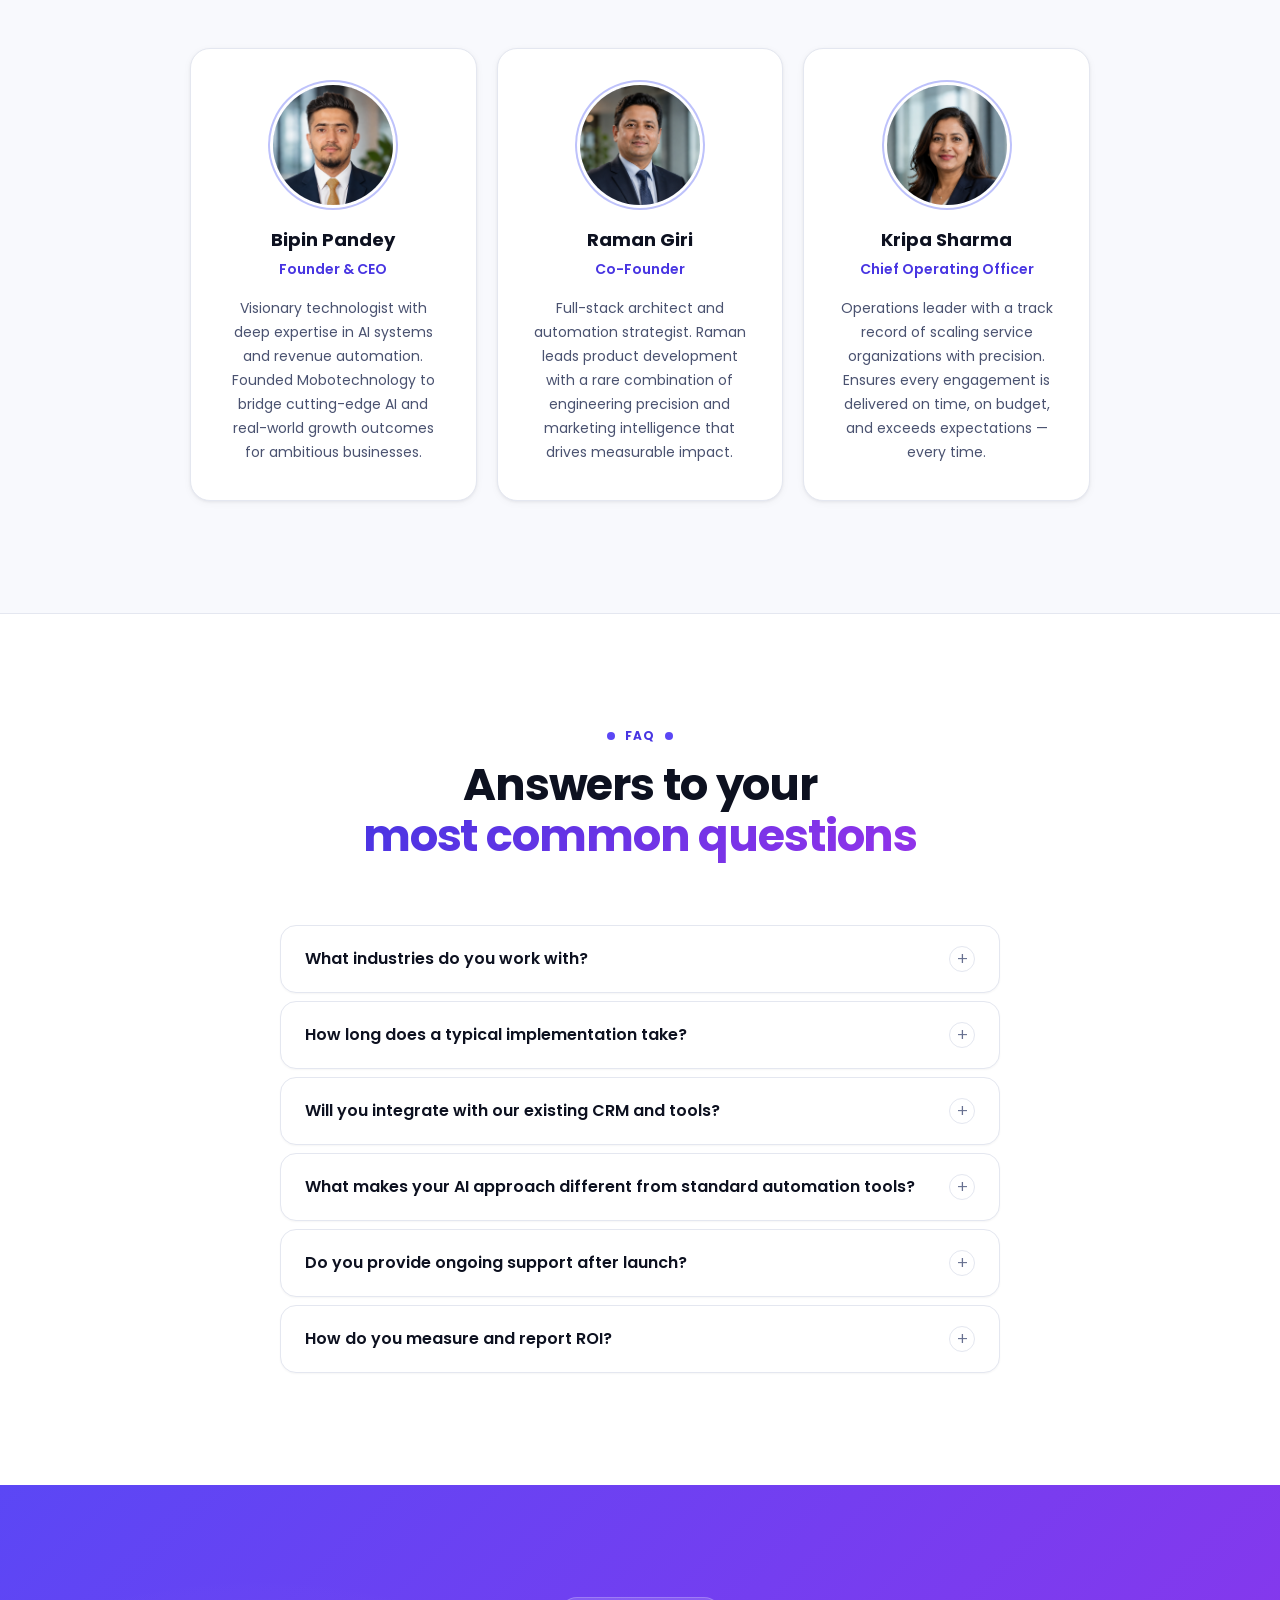
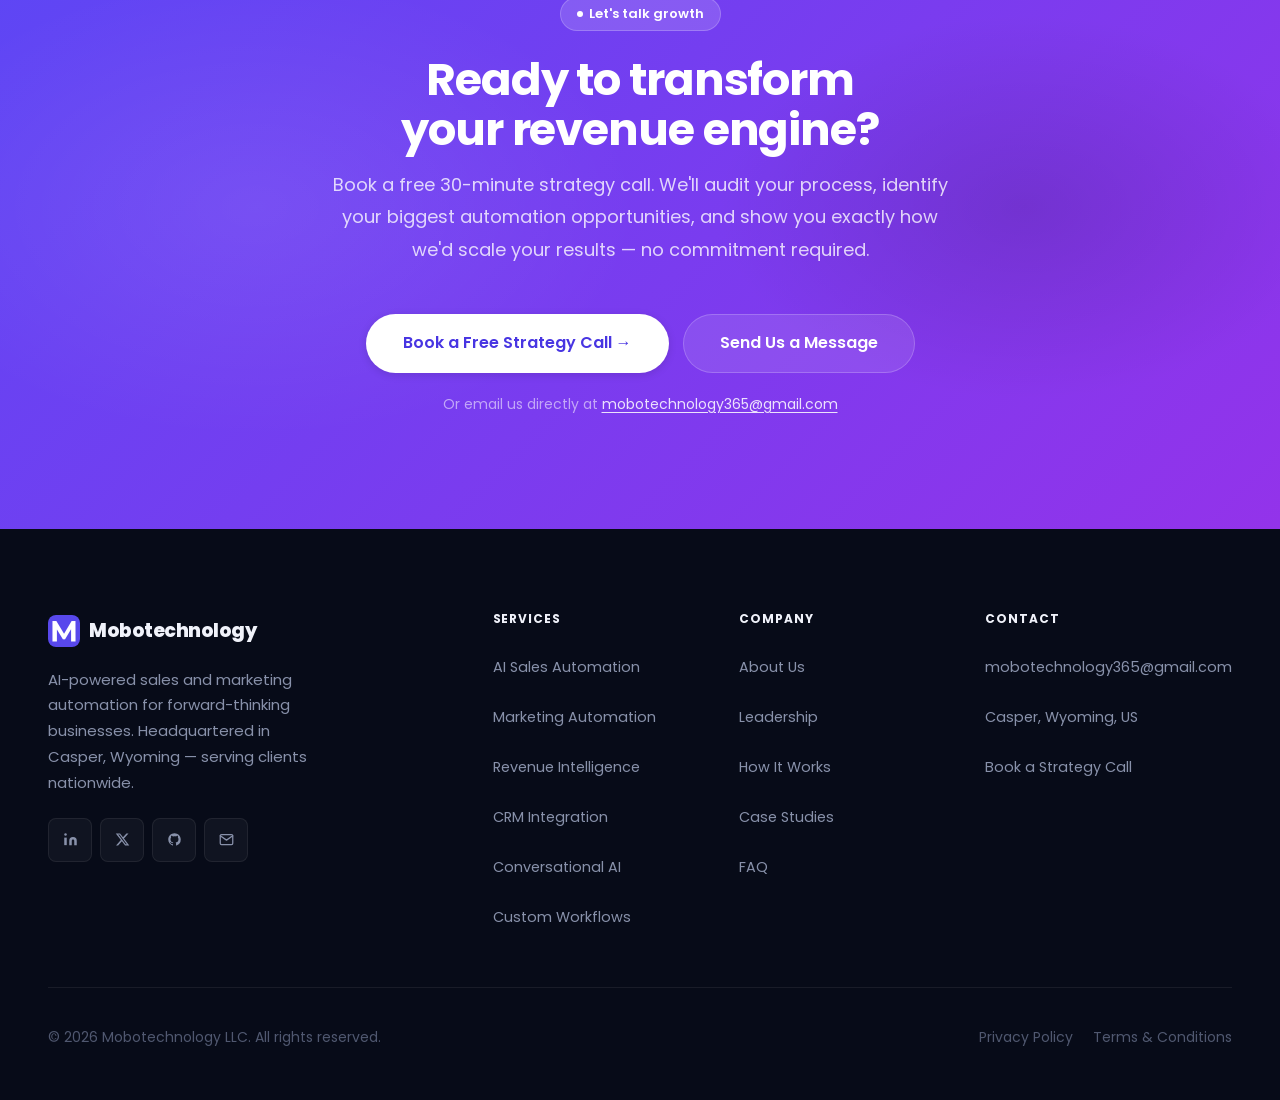
==== commit a49f5c46: "Add Privacy Policy and Terms & Conditions pages, rename nav CTA to Contact Us - New privacy-policy.h" ====
--- a/index.html
+++ b/index.html
@@ -275,6 +275,12 @@
   border-radius:var(--r-md);transition:all 150ms var(--ease);
 }
 @media(hover:hover){.nav__link:hover{color:var(--th);background:var(--soft);}}
+/* 768–1023px: keep nav links on one line beside the CTA */
+@media(min-width:768px) and (max-width:1023px){
+  .nav__inner{gap:1rem;}
+  .nav__link{padding-inline:.625rem;font-size:.875rem;white-space:nowrap;}
+  .nav__cta .btn{padding-inline:1.25rem;}
+}
 .nav__cta{display:none;}
 .nav__ham{
   display:flex;align-items:center;justify-content:center;
@@ -926,7 +932,7 @@
       <li><a href="#faq" class="nav__link">FAQ</a></li>
     </ul>
     <div class="nav__cta">
-      <a href="mailto:mobotechnology365@gmail.com" class="btn btn-primary">Get Started →</a>
+      <a href="#" class="btn btn-primary" data-open-contact>Contact Us →</a>
     </div>
     <button class="nav__ham" id="ham" aria-label="Open menu" aria-expanded="false" aria-controls="mmenu">
       <svg width="18" height="18" viewBox="0 0 24 24" fill="none" stroke="currentColor" stroke-width="2" stroke-linecap="round"><line x1="3" y1="6" x2="21" y2="6"/><line x1="3" y1="12" x2="21" y2="12"/><line x1="3" y1="18" x2="21" y2="18"/></svg>
@@ -942,7 +948,7 @@
   <a href="#process"   class="mmenu__link" data-mm>How It Works</a>
   <a href="#team"      class="mmenu__link" data-mm>Team</a>
   <a href="#faq"       class="mmenu__link" data-mm>FAQ</a>
-  <a href="mailto:mobotechnology365@gmail.com" class="btn btn-primary btn-lg" style="margin-top:1.5rem;width:100%;justify-content:center">Get Started →</a>
+  <a href="#" class="btn btn-primary btn-lg" style="margin-top:1.5rem;width:100%;justify-content:center" data-open-contact>Contact Us →</a>
 </div>
 
 <main id="main">
@@ -961,7 +967,7 @@
         Mobotechnology delivers AI-powered sales and marketing automation that fills your pipeline, nurtures leads, and accelerates revenue — intelligently, at scale, without adding headcount.
       </p>
       <div class="hero__ctas fade-up">
-        <a href="mailto:mobotechnology365@gmail.com" class="btn btn-primary btn-lg">Book a Free Strategy Call →</a>
+        <a href="#" class="btn btn-primary btn-lg" data-open-contact>Book a Free Strategy Call →</a>
         <a href="#services" class="btn btn-outline btn-lg">Explore Services</a>
       </div>
       <div class="hero__stats fade-up" aria-label="Key metrics">
@@ -1521,8 +1527,8 @@
       <h2 class="h2">Ready to transform<br>your revenue engine?</h2>
       <p class="body-lg">Book a free 30-minute strategy call. We'll audit your process, identify your biggest automation opportunities, and show you exactly how we'd scale your results — no commitment required.</p>
       <div class="cta-btns">
-        <a href="mailto:mobotechnology365@gmail.com" class="btn btn-white btn-lg">Book a Free Strategy Call →</a>
-        <a href="mailto:mobotechnology365@gmail.com" class="btn btn-lg" style="background:rgba(255,255,255,.1);color:#fff;border-color:rgba(255,255,255,.2)">Send Us a Message</a>
+        <a href="#" class="btn btn-white btn-lg" data-open-contact>Book a Free Strategy Call →</a>
+        <a href="#" class="btn btn-lg" style="background:rgba(255,255,255,.1);color:#fff;border-color:rgba(255,255,255,.2)" data-open-contact>Send Us a Message</a>
       </div>
       <p class="cta-note">Or email us directly at <a href="mailto:mobotechnology365@gmail.com">mobotechnology365@gmail.com</a></p>
     </div>
@@ -1550,11 +1556,11 @@
       </div>
       <div class="ft-col"><h4>Services</h4><ul><li><a href="#services">AI Sales Automation</a></li><li><a href="#services">Marketing Automation</a></li><li><a href="#services">Revenue Intelligence</a></li><li><a href="#services">CRM Integration</a></li><li><a href="#services">Conversational AI</a></li><li><a href="#services">Custom Workflows</a></li></ul></div>
       <div class="ft-col"><h4>Company</h4><ul><li><a href="#team">About Us</a></li><li><a href="#team">Leadership</a></li><li><a href="#process">How It Works</a></li><li><a href="#testimonials">Case Studies</a></li><li><a href="#faq">FAQ</a></li></ul></div>
-      <div class="ft-col"><h4>Contact</h4><ul><li><a href="mailto:mobotechnology365@gmail.com">mobotechnology365@gmail.com</a></li><li><a href="#contact">Casper, Wyoming, US</a></li><li><a href="#contact">Book a Strategy Call</a></li></ul></div>
+      <div class="ft-col"><h4>Contact</h4><ul><li><a href="mailto:mobotechnology365@gmail.com">mobotechnology365@gmail.com</a></li><li><a href="#contact">Casper, Wyoming, US</a></li><li><a href="#" data-open-contact>Book a Strategy Call</a></li></ul></div>
     </div>
     <div class="ft-bottom">
-      <p>© 2025 Mobotechnology LLC. All rights reserved.</p>
-      <div class="ft-legal"><a href="#">Privacy Policy</a><a href="#">Terms of Service</a></div>
+      <p>© 2026 Mobotechnology LLC. All rights reserved.</p>
+      <div class="ft-legal"><a href="./privacy-policy.html">Privacy Policy</a><a href="./terms-and-conditions.html">Terms &amp; Conditions</a></div>
     </div>
   </div>
 </footer>
@@ -1591,6 +1597,7 @@
           <span class="fcw__spinner" id="fcwSpin" style="display:none" aria-hidden="true"></span>
         </button>
         <p class="fcw__note">Or email <a href="mailto:mobotechnology365@gmail.com">mobotechnology365@gmail.com</a></p>
+        <p class="fcw__note">By sending, you agree to our <a href="./privacy-policy.html">Privacy Policy</a>.</p>
       </form>
       <div class="fcw__success" id="fcwOk" style="display:none" role="status">
         <div class="fcw__success-ico" aria-hidden="true">✓</div>
@@ -1733,6 +1740,13 @@
 fcwFab.addEventListener('click', () => fcwOpen ? closeFcw() : openFcw());
 fcwClose.addEventListener('click', closeFcw);
 
+document.addEventListener('click', e => {
+  const btn = e.target.closest('[data-open-contact]');
+  if (!btn) return;
+  e.preventDefault();
+  openFcw();
+});
+
 fcwForm.addEventListener('submit', async e => {
   e.preventDefault();
   const name  = fcwName.value.trim();
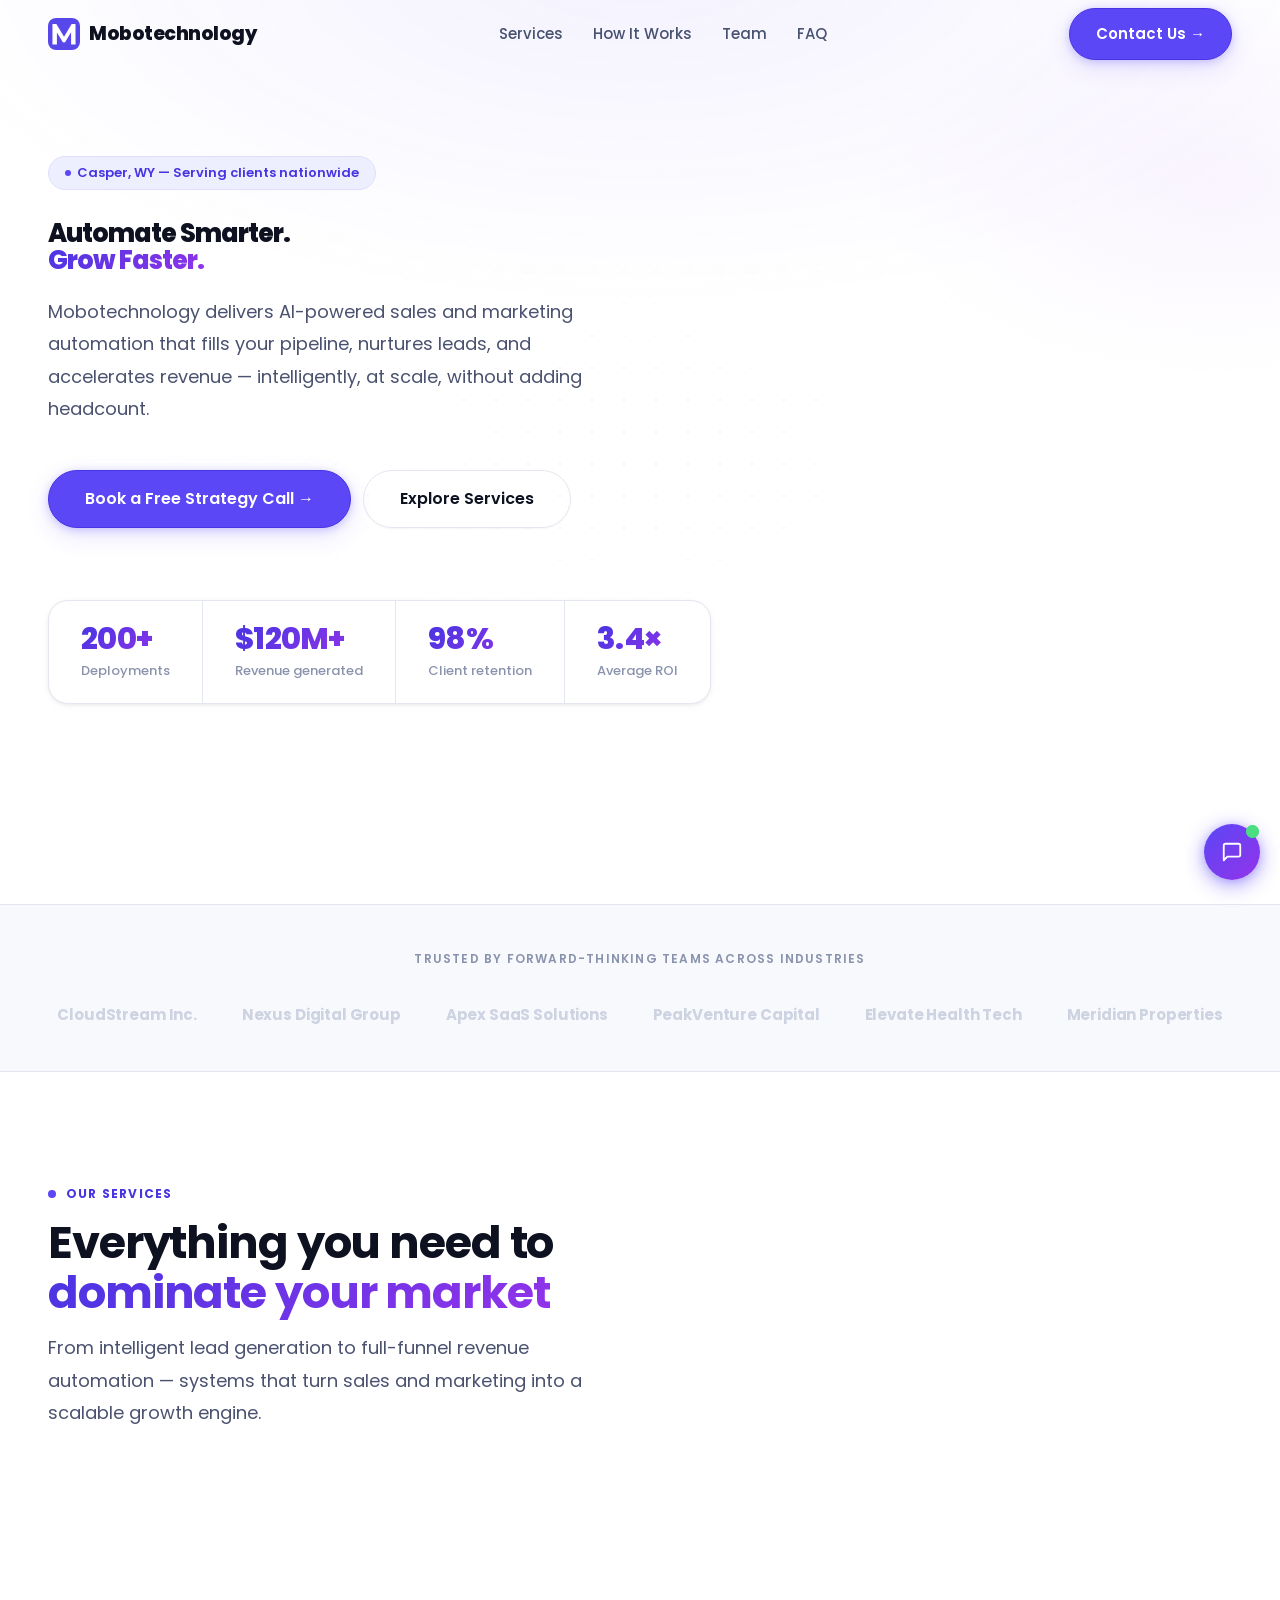
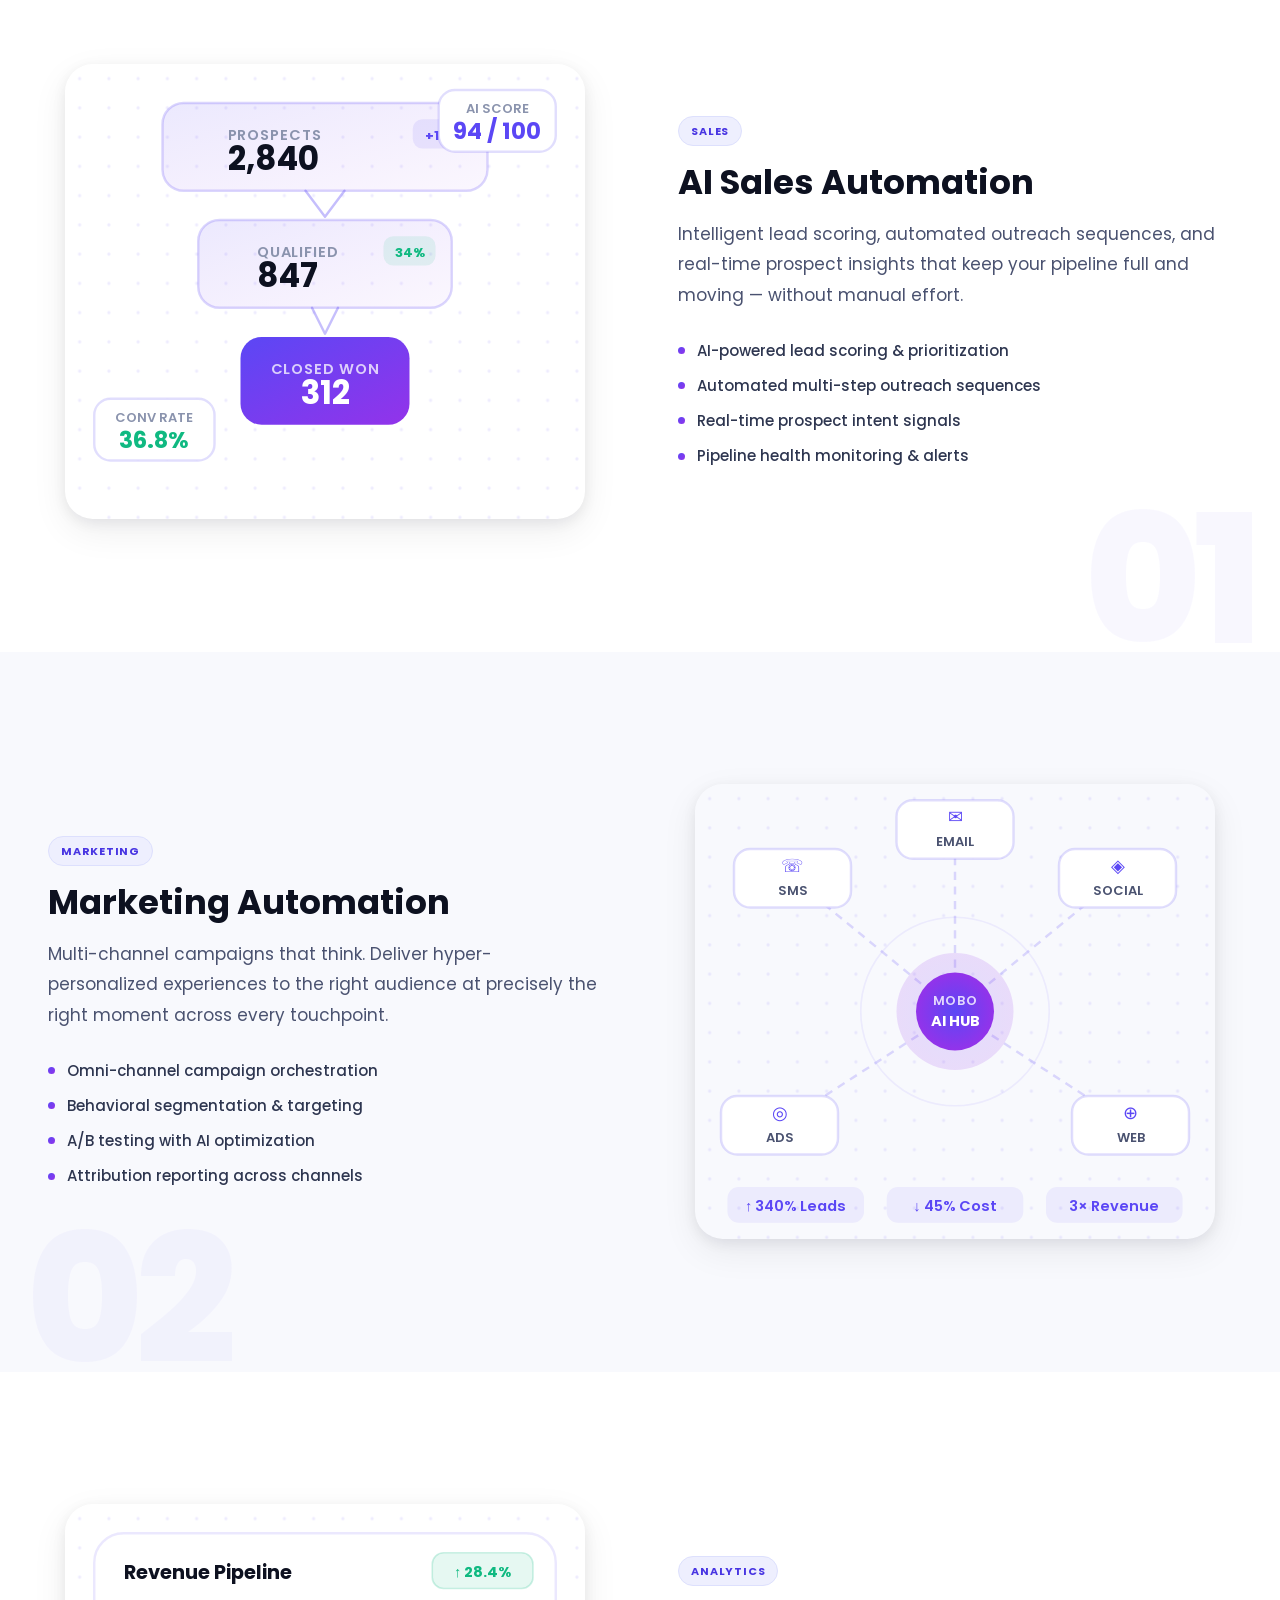
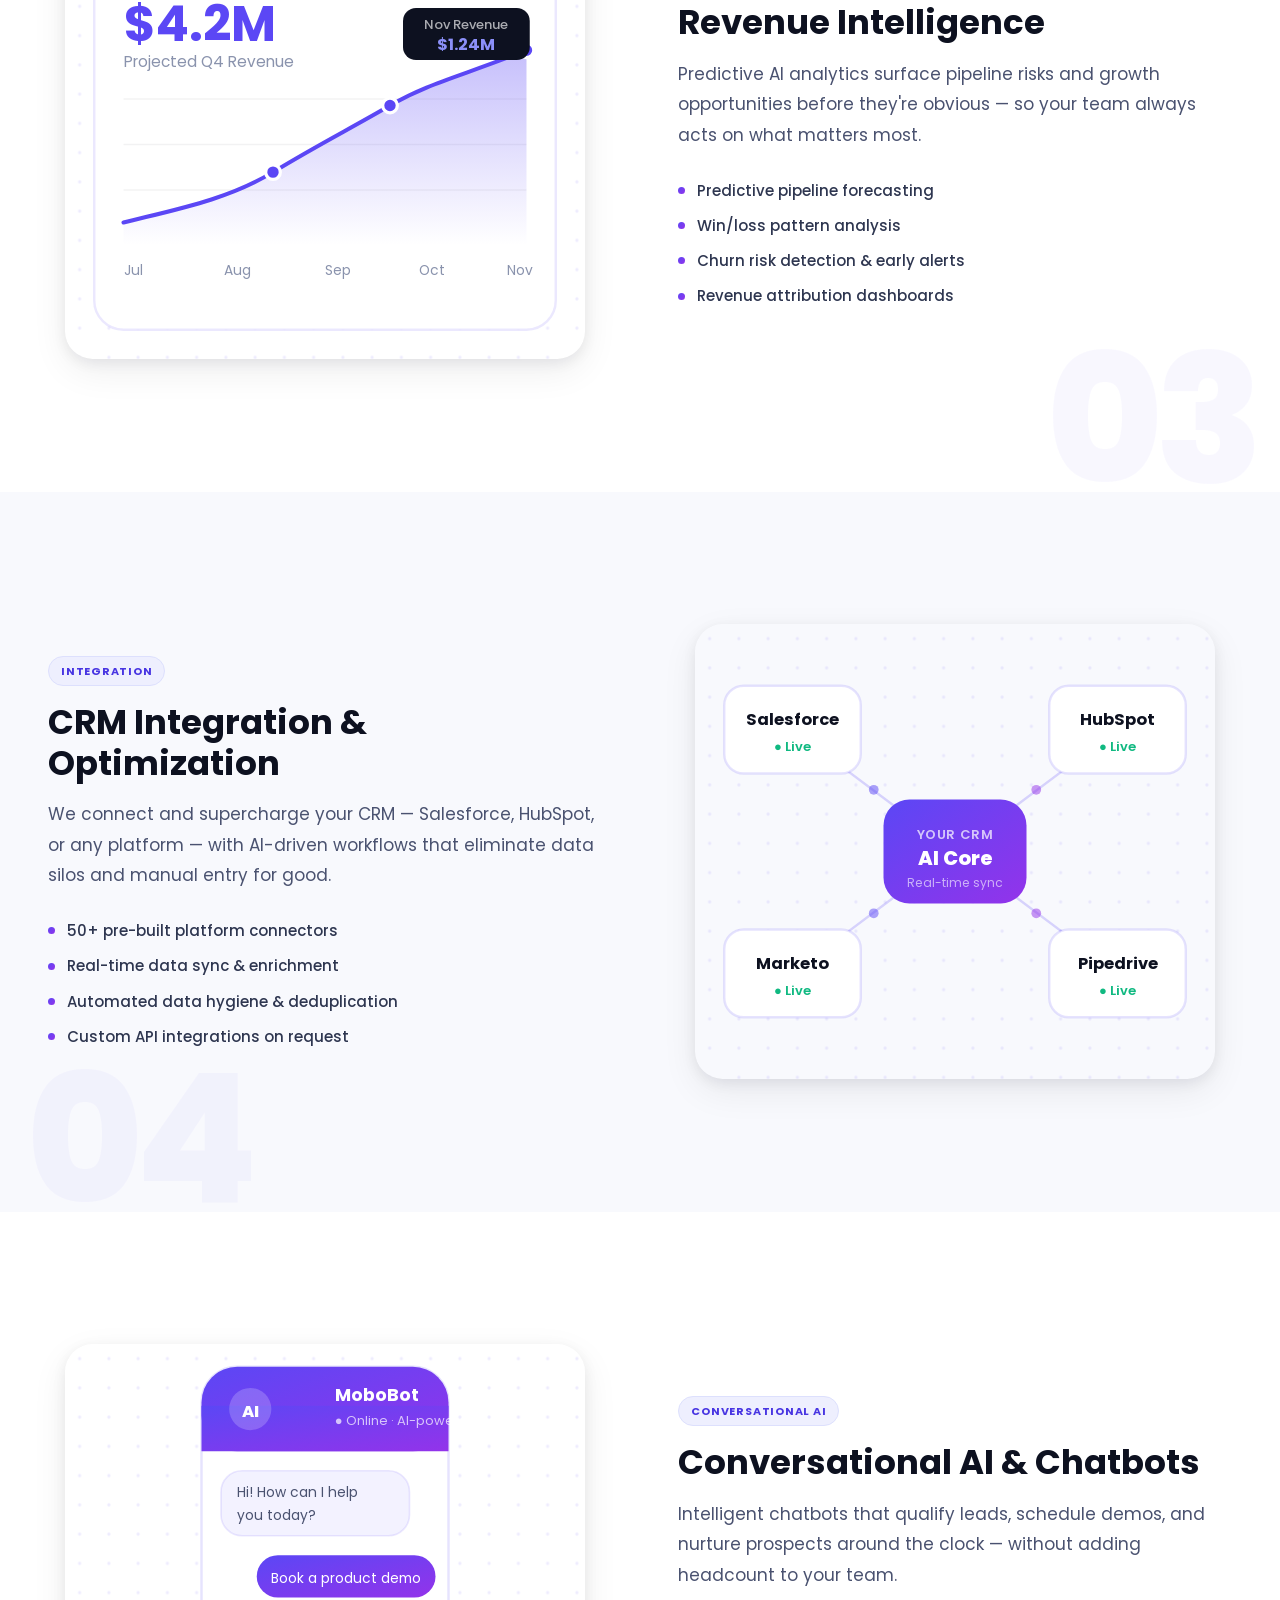
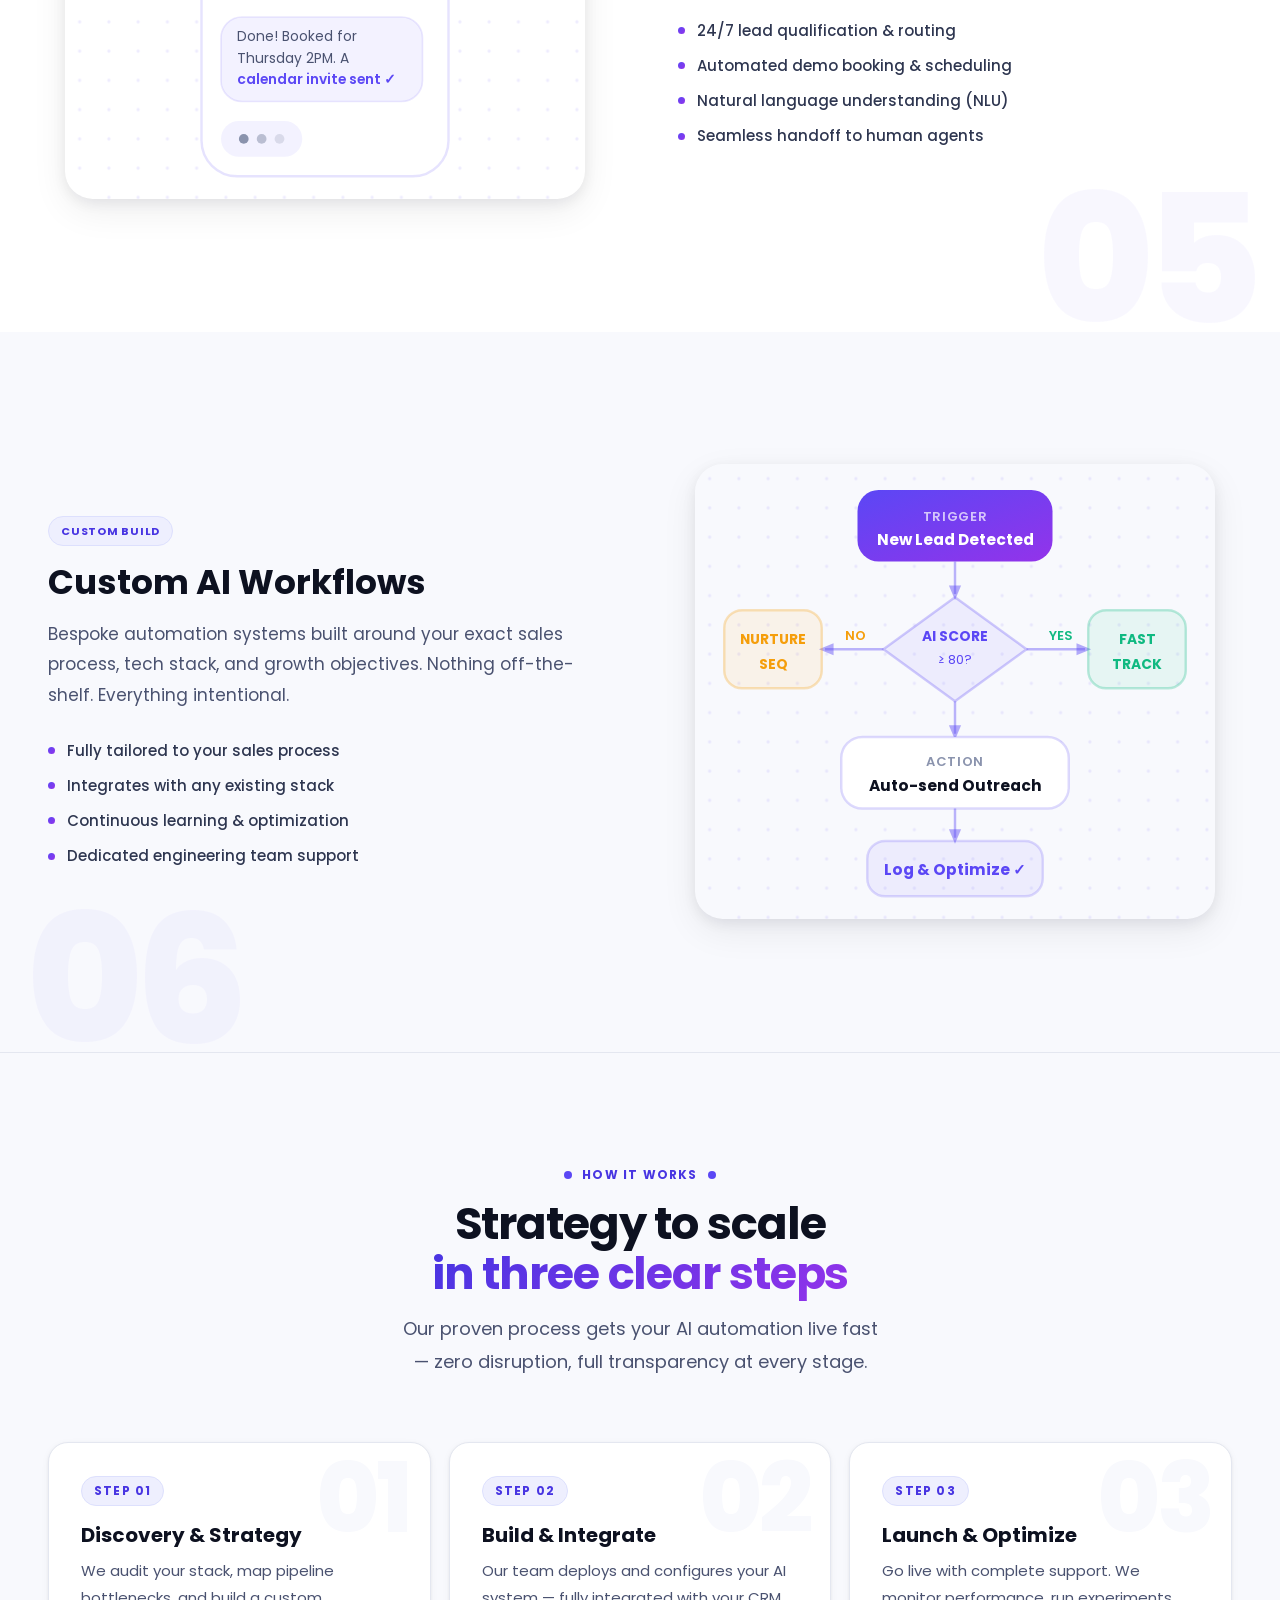
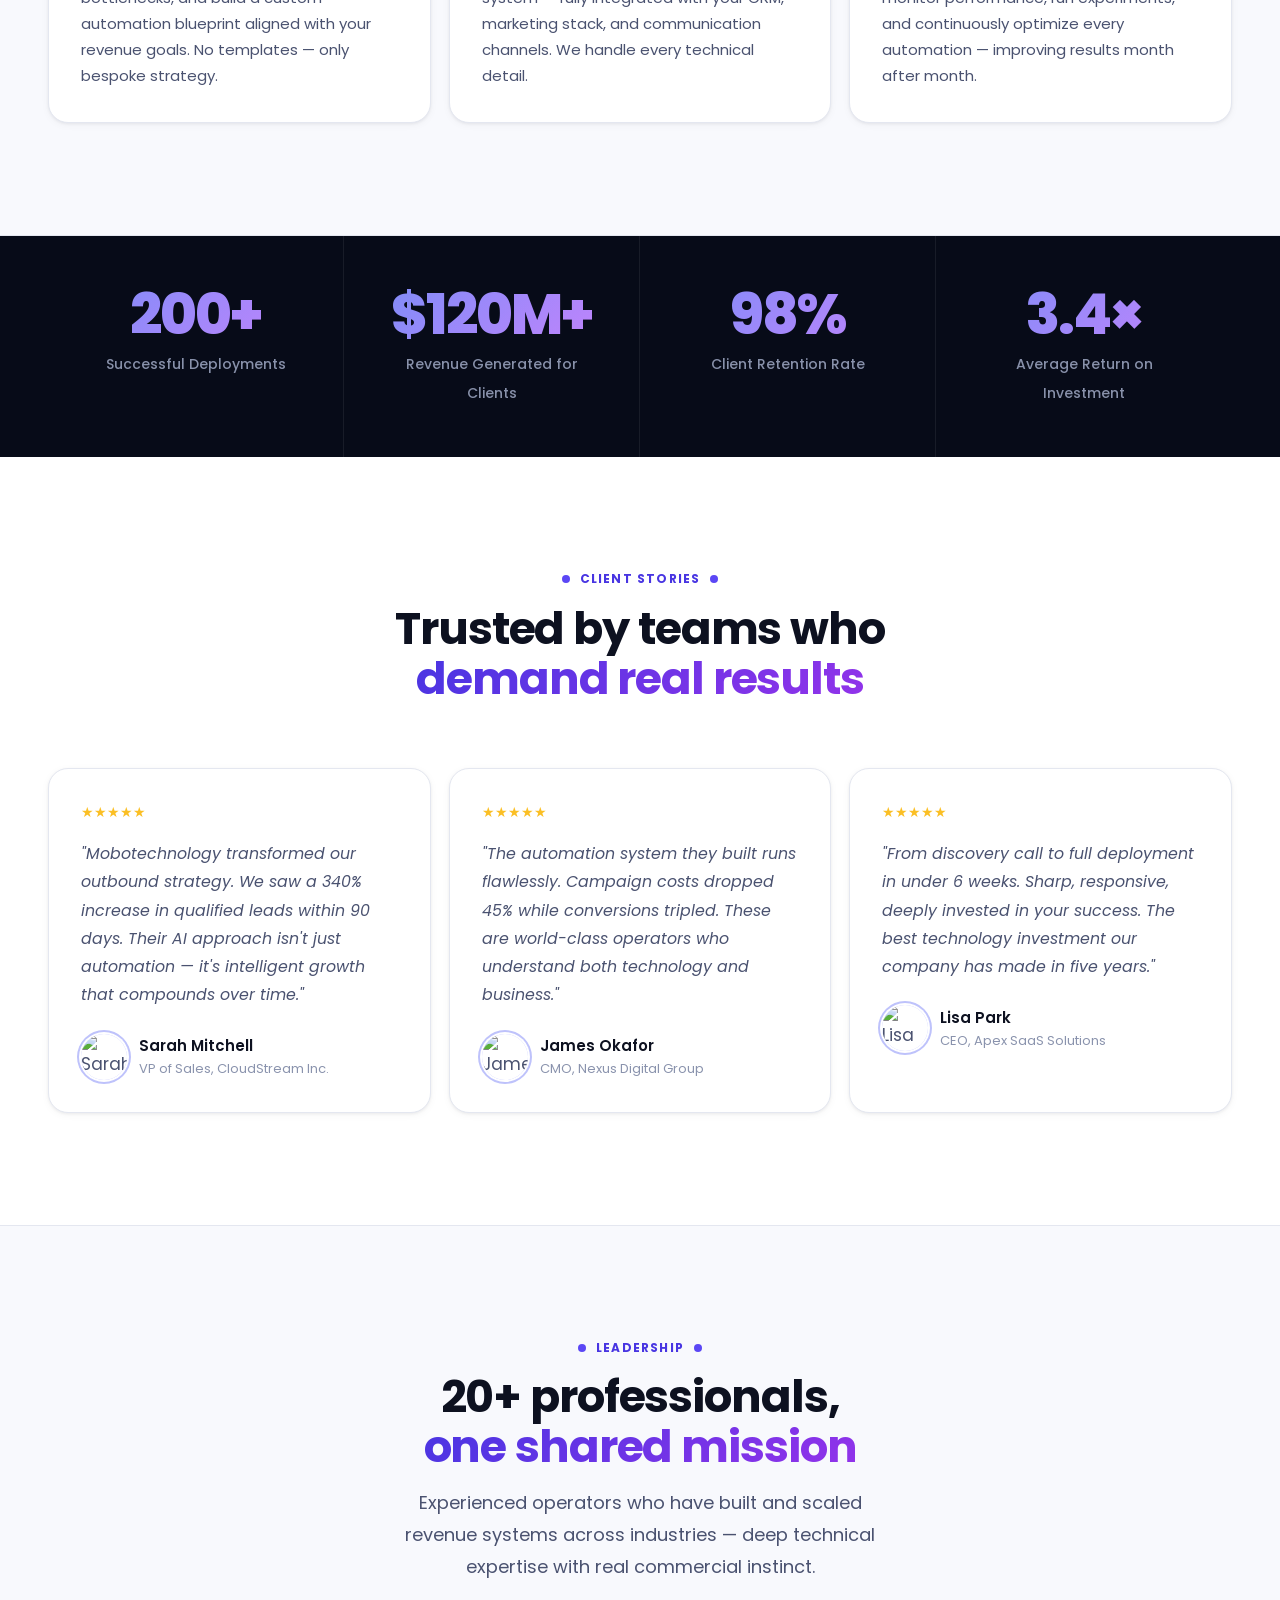
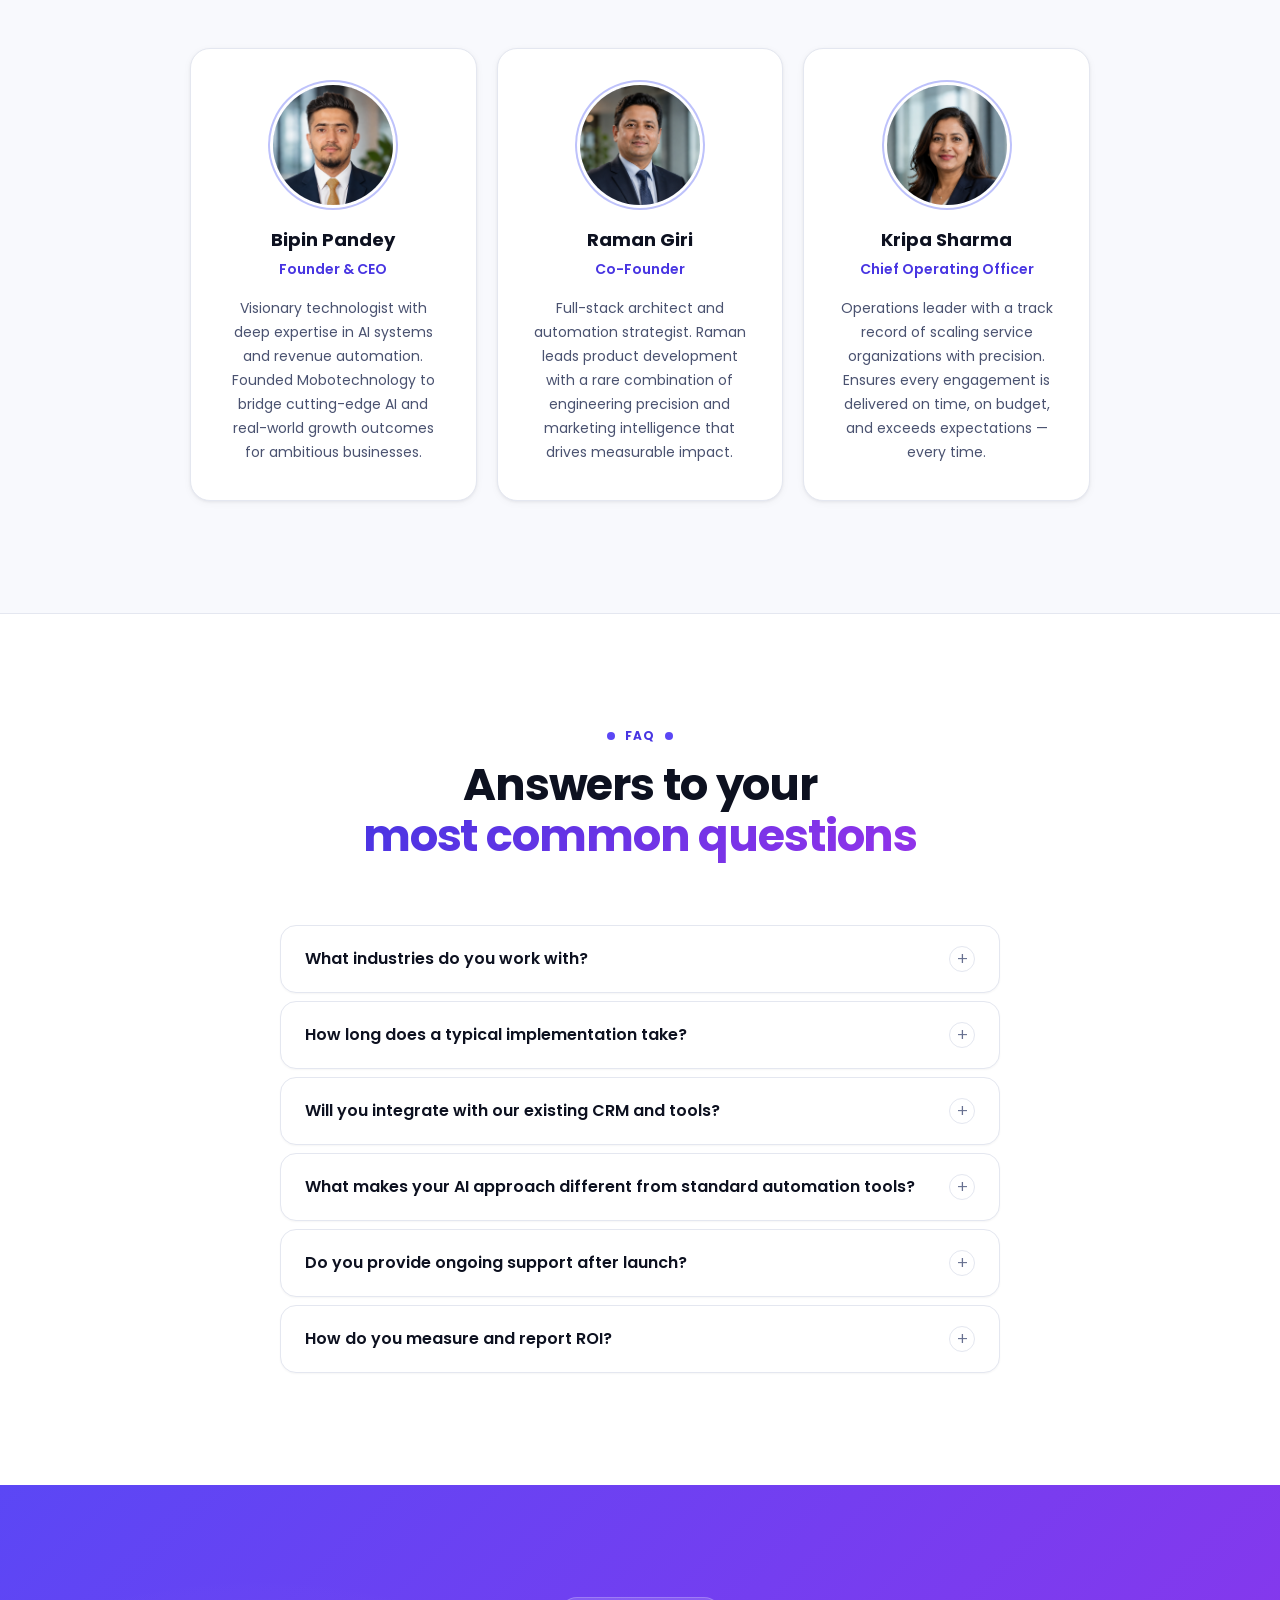
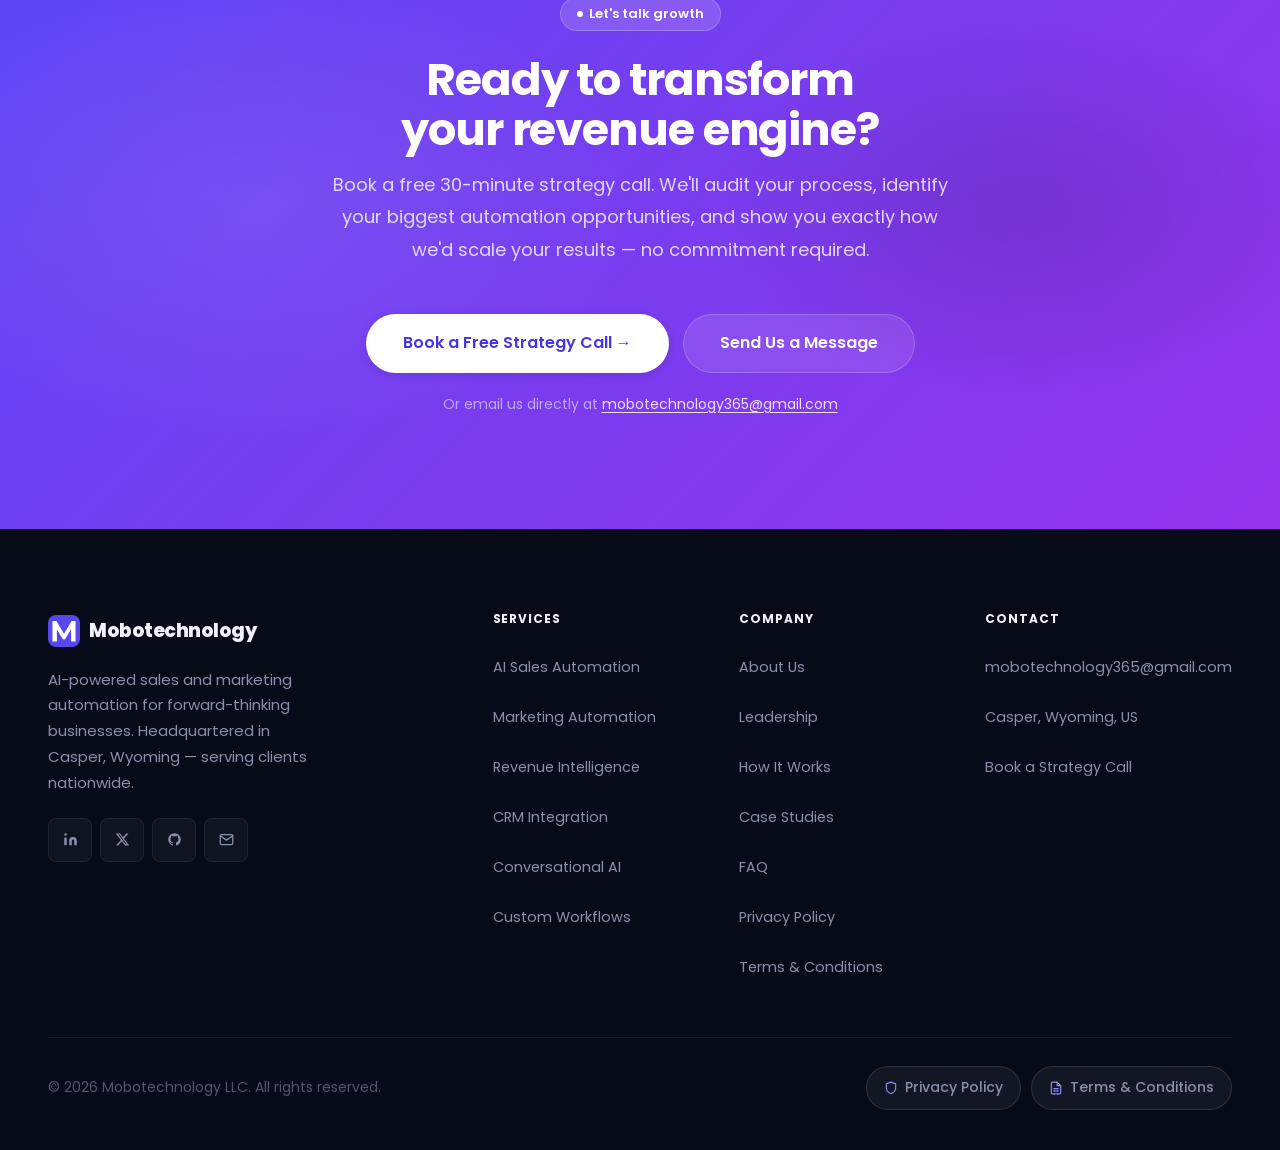
==== commit 2a47b9cd: "Fix contact widget blocking clicks and make footer legal links obvious The floating contact widget's" ====
--- a/index.html
+++ b/index.html
@@ -731,9 +731,20 @@
   gap:.75rem;flex-direction:column;text-align:center;
 }
 .ft-bottom p{font-size:.875rem;color:var(--dkt3);}
-.ft-legal{display:flex;gap:1.25rem;flex-wrap:wrap;justify-content:center;}
-.ft-legal a{font-size:.875rem;color:var(--dkt3);transition:color 150ms;min-height:var(--touch);display:flex;align-items:center;}
-@media(hover:hover){.ft-legal a:hover{color:var(--dkt1);}}
+.ft-legal{display:flex;gap:.625rem;flex-wrap:wrap;justify-content:center;}
+.ft-legal a{
+  display:inline-flex;align-items:center;gap:.45rem;
+  min-height:var(--touch);padding:.5rem 1.0625rem;
+  font-size:.875rem;font-weight:500;color:var(--dkt2);
+  border:1px solid rgba(255,255,255,.12);border-radius:var(--r-pill);
+  background:rgba(255,255,255,.05);
+  transition:color 160ms var(--ease),background 160ms var(--ease),border-color 160ms var(--ease),transform 160ms var(--ease);
+}
+.ft-legal a svg{width:14px;height:14px;flex-shrink:0;color:var(--b400);}
+@media(hover:hover){.ft-legal a:hover{color:#fff;background:rgba(255,255,255,.11);border-color:rgba(255,255,255,.22);transform:translateY(-1px);}}
+.ft-legal a:active{transform:translateY(0) scale(.97);}
+/* Keep the last footer row clear of the floating contact button on small screens */
+@media(max-width:599px){footer{padding-bottom:max(calc(env(safe-area-inset-bottom) + 6rem),6rem);}}
 
 /* ─────────────────────────────────────────────────────
    FLOATING CONTACT WIDGET
@@ -743,6 +754,7 @@
   bottom:max(1.25rem,env(safe-area-inset-bottom,1.25rem));
   right:max(1.25rem,env(safe-area-inset-right,1.25rem));
   z-index:900;display:flex;flex-direction:column;align-items:flex-end;gap:.875rem;
+  pointer-events:none; /* container is a layout box only — never blocks the page beneath */
 }
 .fcw__panel{
   width:min(360px,calc(100vw - 2.5rem));
@@ -756,7 +768,7 @@
   opacity:0;pointer-events:none;
   transition:transform 320ms var(--spring),opacity 240ms var(--ease);
 }
-.fcw__panel.open{transform:scale(1) translateY(0);opacity:1;pointer-events:all;}
+.fcw__panel.open{transform:scale(1) translateY(0);opacity:1;pointer-events:auto;}
 .fcw__head{
   display:flex;align-items:center;justify-content:space-between;gap:1rem;
   padding:1.0625rem 1.25rem;
@@ -814,6 +826,7 @@
 .fcw__success p{font-size:.875rem;color:var(--tb);line-height:1.65;margin-bottom:1.25rem;}
 /* FAB */
 .fcw__fab{
+  pointer-events:auto;
   position:relative;width:56px;height:56px;border-radius:50%;
   background:var(--g-brand);
   box-shadow:var(--sh-b),0 4px 20px rgba(91,71,245,.35);
@@ -1555,19 +1568,22 @@
         </div>
       </div>
       <div class="ft-col"><h4>Services</h4><ul><li><a href="#services">AI Sales Automation</a></li><li><a href="#services">Marketing Automation</a></li><li><a href="#services">Revenue Intelligence</a></li><li><a href="#services">CRM Integration</a></li><li><a href="#services">Conversational AI</a></li><li><a href="#services">Custom Workflows</a></li></ul></div>
-      <div class="ft-col"><h4>Company</h4><ul><li><a href="#team">About Us</a></li><li><a href="#team">Leadership</a></li><li><a href="#process">How It Works</a></li><li><a href="#testimonials">Case Studies</a></li><li><a href="#faq">FAQ</a></li></ul></div>
+      <div class="ft-col"><h4>Company</h4><ul><li><a href="#team">About Us</a></li><li><a href="#team">Leadership</a></li><li><a href="#process">How It Works</a></li><li><a href="#testimonials">Case Studies</a></li><li><a href="#faq">FAQ</a></li><li><a href="./privacy-policy.html">Privacy Policy</a></li><li><a href="./terms-and-conditions.html">Terms &amp; Conditions</a></li></ul></div>
       <div class="ft-col"><h4>Contact</h4><ul><li><a href="mailto:mobotechnology365@gmail.com">mobotechnology365@gmail.com</a></li><li><a href="#contact">Casper, Wyoming, US</a></li><li><a href="#" data-open-contact>Book a Strategy Call</a></li></ul></div>
     </div>
     <div class="ft-bottom">
       <p>© 2026 Mobotechnology LLC. All rights reserved.</p>
-      <div class="ft-legal"><a href="./privacy-policy.html">Privacy Policy</a><a href="./terms-and-conditions.html">Terms &amp; Conditions</a></div>
+      <div class="ft-legal">
+        <a href="./privacy-policy.html"><svg viewBox="0 0 24 24" fill="none" stroke="currentColor" stroke-width="2" stroke-linecap="round" stroke-linejoin="round" aria-hidden="true"><path d="M12 22s8-4 8-10V5l-8-3-8 3v7c0 6 8 10 8 10z"/></svg>Privacy Policy</a>
+        <a href="./terms-and-conditions.html"><svg viewBox="0 0 24 24" fill="none" stroke="currentColor" stroke-width="2" stroke-linecap="round" stroke-linejoin="round" aria-hidden="true"><path d="M14 2H6a2 2 0 0 0-2 2v16a2 2 0 0 0 2 2h12a2 2 0 0 0 2-2V8z"/><polyline points="14 2 14 8 20 8"/><line x1="16" y1="13" x2="8" y2="13"/><line x1="16" y1="17" x2="8" y2="17"/></svg>Terms &amp; Conditions</a>
+      </div>
     </div>
   </div>
 </footer>
 
 <!-- ══ FLOATING CONTACT WIDGET ════════════════════════════ -->
 <div class="fcw" id="fcw">
-  <div class="fcw__panel" id="fcwPanel" role="dialog" aria-label="Contact us" aria-modal="false">
+  <div class="fcw__panel" id="fcwPanel" role="dialog" aria-label="Contact us" aria-modal="false" hidden>
     <div class="fcw__head">
       <div class="fcw__head-info">
         <div class="fcw__online" aria-hidden="true"></div>
